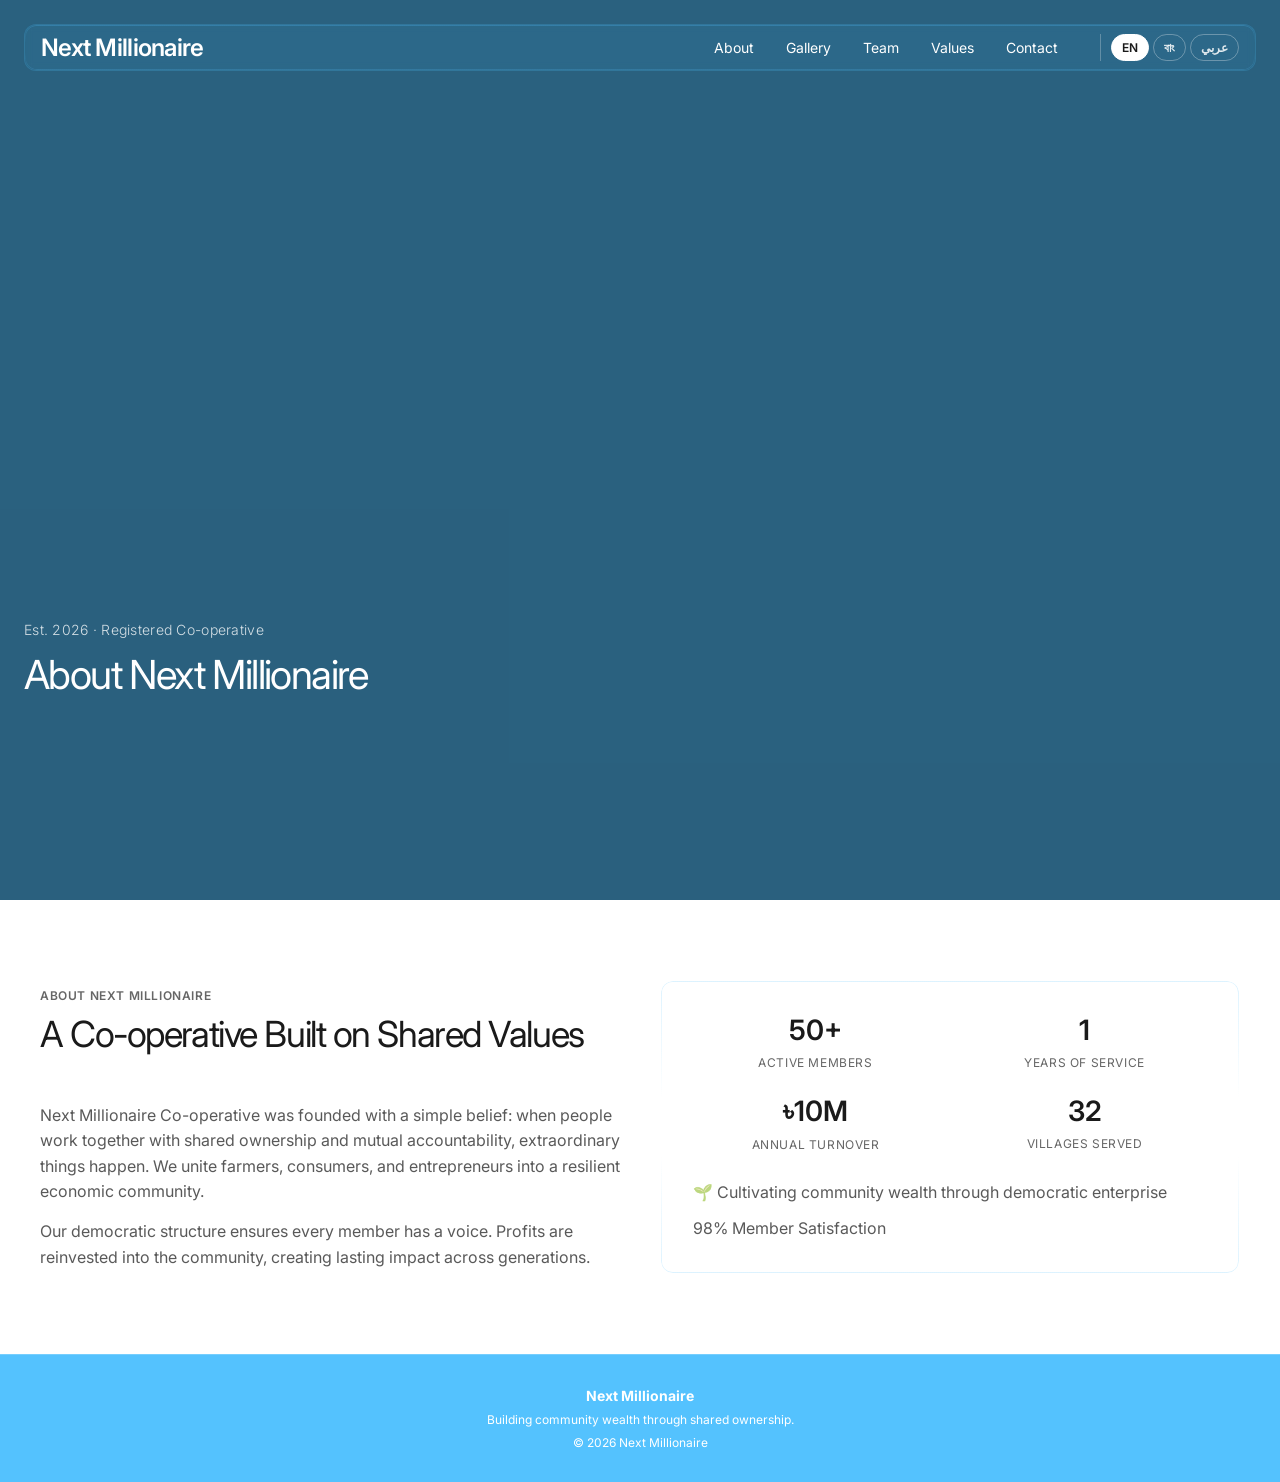
==== about.html @ 9752cae7 "Add files via upload" ====
<!-- about.html -->
<!DOCTYPE html>
<html lang="en">
<head>
  <meta charset="UTF-8" />
  <meta name="viewport" content="width=device-width, initial-scale=1.0" />
  <title>Next Millionaire | About</title>

  <!-- Favicons (same as original) -->
  <link rel="icon" type="image/x-icon" href="images/favicon.ico">
  <link rel="icon" type="image/png" sizes="16x16" href="images/favicon-16x16.png">
  <link rel="icon" type="image/png" sizes="32x32" href="images/favicon-32x32.png">
  <link rel="apple-touch-icon" sizes="180x180" href="images/apple-touch-icon.png">
  <link rel="icon" type="image/png" sizes="192x192" href="images/android-chrome-192x192.png">
  <link rel="icon" type="image/png" sizes="512x512" href="images/android-chrome-512x512.png">

  <link rel="preconnect" href="https://fonts.googleapis.com">
  <link rel="preconnect" href="https://fonts.gstatic.com" crossorigin>
  <link href="https://fonts.googleapis.com/css2?family=Inter:wght@300;400;500;600&family=Noto+Sans+Bengali:wght@400;500;600;700&family=Noto+Kufi+Arabic:wght@400;500;600;700&display=swap" rel="stylesheet">

  <style>
    /* Entire CSS copied verbatim from the uploaded index.html to preserve design */
    * { margin: 0; padding: 0; box-sizing: border-box; }
    html { scroll-behavior: smooth; }
    body {
      font-family: 'Inter', sans-serif;
      background: #fff;
      color: #1a1a1a;
      overflow-x: hidden;
      -webkit-font-smoothing: antialiased;
      -moz-osx-font-smoothing: grayscale;
    }
    a { color: inherit; text-decoration: none; }

    .liquid-glass {
      background: rgba(84, 194, 254, 0.08);
      background-blend-mode: luminosity;
      backdrop-filter: blur(4px);
      -webkit-backdrop-filter: blur(4px);
      border: 1px solid rgba(84, 194, 254, 0.15);
      box-shadow: inset 0 1px 1px rgba(84, 194, 254, 0.1);
      position: relative;
      overflow: hidden;
    }
    .liquid-glass::before {
      content: '';
      position: absolute;
      inset: 0;
      border-radius: inherit;
      padding: 1.4px;
      background: linear-gradient(180deg,
        rgba(84,194,254,0.2) 0%, rgba(84,194,254,0.1) 20%,
        rgba(84,194,254,0) 40%, rgba(84,194,254,0) 60%,
        rgba(84,194,254,0.1) 80%, rgba(84,194,254,0.2) 100%);
      -webkit-mask: linear-gradient(#fff 0 0) content-box, linear-gradient(#fff 0 0);
      -webkit-mask-composite: xor;
      mask-composite: exclude;
      pointer-events: none;
    }
    .content-section:nth-of-type(n+2):nth-of-type(even) .liquid-glass {
      background: rgba(255, 255, 255, 0.12);
      border-color: rgba(255, 255, 255, 0.2);
      box-shadow: inset 0 1px 1px rgba(255, 255, 255, 0.1);
    }

    .hero {
      position: relative;
      min-height: 60vh;
      overflow: hidden;
      background: #54C2FE;
    }
    .bg-video {
      position: absolute;
      inset: 0;
      width: 100%;
      height: 100%;
      object-fit: cover;
      z-index: 0;
      display: block;
    }
    .hero-content {
      position: relative;
      z-index: 2;
      min-height: 100vh;
      display: flex;
      flex-direction: column;
      color: #fff;
    }
    .nav-wrap { padding: 24px 24px 0; }
    .navbar {
      display: flex;
      align-items: center;
      justify-content: space-between;
      padding: 8px 16px;
      border-radius: 12px;
    }
    .logo {
      font-size: 24px;
      font-weight: 600;
      letter-spacing: -0.03em;
      white-space: nowrap;
    }
    .nav-links {
      display: flex;
      align-items: center;
      gap: 32px;
      font-size: 14px;
    }
    .nav-links a { transition: color 0.3s ease; }
    .nav-links a:hover { color: rgba(255, 255, 255, 0.7); }

    .hamburger {
      display: none;
      flex-direction: column;
      cursor: pointer;
      background: none;
      border: none;
      padding: 0;
      gap: 6px;
    }
    .hamburger span {
      width: 24px;
      height: 2px;
      background: #fff;
      border-radius: 2px;
      transition: all 0.3s ease;
    }
    .hamburger.active span:nth-child(1) {
      transform: translateY(8px) rotate(45deg);
    }
    .hamburger.active span:nth-child(2) {
      opacity: 0;
    }
    .hamburger.active span:nth-child(3) {
      transform: translateY(-8px) rotate(-45deg);
    }

    .mobile-menu {
      display: none;
      position: fixed;
      top: 70px;
      right: 16px;
      background: rgba(255, 255, 255, 0.08);
      background-blend-mode: screen;
      backdrop-filter: blur(20px);
      -webkit-backdrop-filter: blur(20px);
      border: 1px solid rgba(255, 255, 255, 0.2);
      border-radius: 16px;
      padding: 16px 0;
      min-width: 200px;
      z-index: 1000;
      box-shadow:
        0 8px 32px rgba(0, 0, 0, 0.3),
        inset 0 1px 1px rgba(255, 255, 255, 0.2);
      overflow: hidden;
    }
    .mobile-menu::before {
      content: '';
      position: absolute;
      inset: 0;
      border-radius: 16px;
      padding: 1.4px;
      background: linear-gradient(135deg,
        rgba(255,255,255,0.4) 0%,
        rgba(255,255,255,0.1) 30%,
        rgba(255,255,255,0.05) 50%,
        rgba(255,255,255,0.1) 70%,
        rgba(255,255,255,0.3) 100%);
      -webkit-mask: linear-gradient(#fff 0 0) content-box, linear-gradient(#fff 0 0);
      -webkit-mask-composite: xor;
      mask-composite: exclude;
      pointer-events: none;
      z-index: 0;
    }
    .mobile-menu.active {
      display: flex;
      flex-direction: column;
    }
    .mobile-menu a {
      padding: 12px 24px;
      font-size: 14px;
      transition: all 0.3s ease;
      border-left: 3px solid transparent;
      position: relative;
      z-index: 1;
    }
    .mobile-menu a:hover {
      background: rgba(255, 255, 255, 0.12);
      border-left-color: #667eea;
      color: #fff;
      backdrop-filter: blur(5px);
    }

    .hero-bottom {
      flex: 1;
      display: flex;
      flex-direction: column;
      justify-content: flex-end;
      padding: 0 24px 48px;
    }
    .hero-grid {
      display: grid;
      grid-template-columns: 1fr;
      align-items: end;
      gap: 32px;
    }
    .eyebrow {
      display: inline-block;
      margin-bottom: 16px;
      color: rgba(255, 255, 255, 0.8);
      font-size: 14px;
      font-weight: 300;
      letter-spacing: 0.02em;
    }
    h1 {
      font-size: 40px;
      line-height: 1.05;
      font-weight: 400;
      letter-spacing: -0.04em;
      margin-bottom: 16px;
    }
    .char {
      display: inline-block;
      opacity: 0;
      transform: translateX(-18px);
      transition: opacity 500ms ease-out, transform 500ms ease-out;
    }
    .subheading {
      color: rgba(255, 255, 255, 0.85);
      font-size: 16px;
      line-height: 1.6;
      margin-bottom: 20px;
      max-width: 620px;
      opacity: 0;
      transition: opacity 1000ms ease;
    }
    .buttons {
      display: flex;
      flex-wrap: wrap;
      gap: 16px;
      opacity: 0;
      transition: opacity 1000ms ease;
    }
    .buttons.show { opacity: 1; }
    .btn-primary, .btn-secondary {
      padding: 12px 28px;
      border-radius: 8px;
      font-size: 14px;
      font-weight: 500;
      display: inline-block;
      transition: all 0.3s ease;
      cursor: pointer;
    }
    .btn-primary {
      background: #fff;
      color: #1a1a1a;
      border: 1px solid transparent;
    }
    .btn-primary:hover {
      background: transparent;
      color: #fff;
      border-color: #fff;
      transform: translateY(-2px);
    }
    .btn-secondary {
      border: 1px solid rgba(255, 255, 255, 0.2);
      color: #fff;
    }
    .btn-secondary:hover {
      border-color: rgba(255, 255, 255, 0.4);
      background: rgba(255, 255, 255, 0.05);
    }

    .tag-wrap {
      opacity: 0;
      transition: opacity 1000ms ease;
    }
    .tag-wrap.show { opacity: 1; }
    .tag {
      display: inline-block;
      padding: 8px 16px;
      border-radius: 20px;
      font-size: 12px;
      font-weight: 500;
      letter-spacing: 0.05em;
      text-transform: uppercase;
    }

    .subheading.show { opacity: 1; }

    .content-section {
      padding: 80px 24px;
      background: #fff;
      color: #1a1a1a;
    }
    .section-label {
      display: inline-block;
      color: rgba(0, 0, 0, 0.6);
      font-size: 12px;
      font-weight: 600;
      letter-spacing: 0.05em;
      text-transform: uppercase;
      margin-bottom: 12px;
    }
    .section-title {
      font-size: 36px;
      font-weight: 400;
      letter-spacing: -0.04em;
      line-height: 1.1;
      max-width: 600px;
      color: #1a1a1a;
    }
    .muted {
      color: rgba(0, 0, 0, 0.65);
      line-height: 1.6;
    }
    #values {
      padding-top: 40px;
    }
    .container {
      max-width: 1200px;
      margin: 0 auto;
    }
    .section-head { margin-bottom: 48px; }

    .about-grid {
      display: grid;
      grid-template-columns: 1fr 1fr;
      gap: 40px;
      align-items: center;
    }
    .glass-card {
      padding: 32px;
      border-radius: 12px;
    }
    .stats-grid {
      display: grid;
      grid-template-columns: 1fr 1fr;
      gap: 24px;
      margin-bottom: 24px;
    }
    .stat {
      text-align: center;
    }
    .stat-num {
      font-size: 28px;
      font-weight: 600;
      display: block;
      margin-bottom: 8px;
    }
    .stat-label {
      font-size: 12px;
      color: #666;
      text-transform: uppercase;
      letter-spacing: 0.05em;
    }

    .team-grid {
      display: grid;
      grid-template-columns: repeat(3, 1fr);
      gap: 32px;
    }
    .member-card {
      background: #f8f9fa;
      padding: 36px;
      border-radius: 16px;
      border: 1px solid #e0e0e0;
      transition: all 0.3s ease;
    }
    .member-card:hover {
      background: #fff;
      border-color: #54C2FE;
      transform: translateY(-4px);
      box-shadow: 0 8px 24px rgba(84, 194, 254, 0.15);
    }
    #management .member-card {
      background: #fff;
      border-color: #e0e0e0;
    }
    #management .member-card:hover {
      background: #fff;
      border-color: #54C2FE;
    }
    .avatar {
      width: 68px;
      height: 68px;
      border-radius: 50%;
      background: linear-gradient(135deg, #54C2FE 0%, #3DB3F5 100%);
      display: flex;
      align-items: center;
      justify-content: center;
      font-weight: 600;
      font-size: 22px;
      color: #fff;
      margin-bottom: 20px;
      overflow: hidden;
      position: relative;
    }
    .avatar img {
      width: 100%;
      height: 100%;
      object-fit: cover;
      position: absolute;
      top: 0;
      left: 0;
      border-radius: 50%;
    }
    .member-name {
      font-size: 20px;
      font-weight: 600;
      margin-bottom: 6px;
    }
    .member-role {
      font-size: 13px;
      color: #000;
      text-transform: uppercase;
      letter-spacing: 0.05em;
      margin-bottom: 14px;
    }
    #management .member-role {
      color: #000;
    }
    #management .member-name {
      color: #1a1a1a;
    }
    #management .muted {
      color: #555;
    }
    .member-contact {
      font-size: 12px;
      color: #54C2FE;
      margin-top: 12px;
      word-break: break-word;
    }
    #management .member-contact {
      color: #54C2FE;
    }

    .gallery-grid {
      display: grid;
      grid-template-columns: repeat(auto-fit, minmax(320px, 1fr));
      gap: 24px;
    }
    .gallery-card, .value-card {
      background: #f8f9fa;
      padding: 32px;
      border-radius: 12px;
      border: 1px solid #e0e0e0;
      transition: all 0.3s ease;
    }
    .gallery-card:hover, .value-card:hover {
      background: #fff;
      border-color: #54C2FE;
      transform: translateY(-4px);
      box-shadow: 0 8px 24px rgba(84, 194, 254, 0.15);
    }
    .icon {
      font-size: 40px;
      margin-bottom: 16px;
      display: block;
    }
    .value-card .icon {
      font-size: 48px;
      margin-bottom: 20px;
    }
    .gallery-title, .value-title {
      font-size: 16px;
      font-weight: 600;
      margin-bottom: 12px;
      color: inherit;
    }
    .value-title {
      font-size: 18px;
      font-weight: 700;
      margin-bottom: 12px;
      color: inherit;
    }
    .content-section:nth-of-type(5) .value-card {
      color: #1a1a1a;
    }
    .content-section:nth-of-type(5) .value-card .muted {
      color: #555;
    }
    .content-section:nth-of-type(5) .value-title {
      color: #1a1a1a;
    }

    #values .section-label {
      color: rgba(0, 0, 0, 0.6);
    }
    #values .section-title {
      color: #1a1a1a;
    }
    #values .muted {
      color: rgba(0, 0, 0, 0.65);
    }
    #values .gallery-title,
    #values .value-title {
      color: #1a1a1a;
    }

    #contact .section-label {
      color: rgba(255, 255, 255, 0.8);
    }
    #contact .section-title {
      color: #fff;
    }
    #contact .muted {
      color: rgba(255, 255, 255, 0.85);
    }
    #contact .contact-label {
      color: rgba(255, 255, 255, 0.75);
    }
    #contact .contact-value {
      color: #fff;
    }
    #contact .contact-item {
      background: rgba(255, 255, 255, 0.12);
      border-color: rgba(255, 255, 255, 0.2);
    }
    #contact .btn-primary {
      background: #fff;
      color: #1a1a1a;
      border-color: transparent;
    }
    #contact .btn-primary:hover {
      background: transparent;
      color: #fff;
      border-color: #fff;
    }

    .values-grid {
      display: grid;
      grid-template-columns: repeat(auto-fit, minmax(280px, 1fr));
      gap: 20px;
      max-width: 100%;
    }
    .value-card {
      background: #f5f5f5;
      padding: 32px;
      border-radius: 16px;
      border: 1px solid #e0e0e0;
      transition: all 0.3s ease;
      display: flex;
      flex-direction: column;
    }
    .value-card:hover {
      background: #fff;
      border-color: #54C2FE;
      transform: translateY(-4px);
      box-shadow: 0 8px 24px rgba(84, 194, 254, 0.15);
    }

    .contact-grid {
      display: grid;
      grid-template-columns: repeat(auto-fit, minmax(280px, 1fr));
      gap: 32px;
      margin-bottom: 40px;
    }
    .contact-item {
      background: #f8f9fa;
      padding: 24px;
      border-radius: 12px;
      border: 1px solid #e0e0e0;
    }
    .contact-label {
      font-size: 12px;
      text-transform: uppercase;
      letter-spacing: 0.05em;
      margin-bottom: 8px;
      display: block;
    }
    .contact-value {
      font-size: 14px;
      line-height: 1.6;
    }

    footer {
      background: #54C2FE;
      border-top: 1px solid rgba(255, 255, 255, 0.2);
      padding: 32px 24px;
      color: #fff;
      text-align: center;
    }
    .footer-inner {
      max-width: 1200px;
      margin: 0 auto;
      display: flex;
      flex-direction: column;
      gap: 8px;
      font-size: 12px;
    }
    .footer-inner strong { font-size: 14px; }

    @media (max-width: 1024px) {
      .team-grid {
        grid-template-columns: repeat(2, 1fr);
        gap: 24px;
      }
      .gallery-grid {
        grid-template-columns: repeat(2, 1fr);
      }
      .values-grid {
        grid-template-columns: repeat(2, 1fr);
      }
    }

    @media (max-width: 768px) {
      h1 { font-size: 32px; }
      .section-title { font-size: 26px; }
      .logo { font-size: 18px; }
      .nav-links { display: none; }
      .hamburger { display: flex; }
      .content-section { padding: 60px 16px; }
      .section-head { margin-bottom: 32px; }
      .about-grid { grid-template-columns: 1fr; gap: 24px; }
      .stats-grid { grid-template-columns: 1fr 1fr; gap: 16px; }
      .glass-card { padding: 24px; }
      .team-grid {
        grid-template-columns: 1fr;
        gap: 20px;
      }
      .member-card {
        padding: 24px;
        border-radius: 12px;
      }
      .avatar {
        width: 52px;
        height: 52px;
        font-size: 17px;
        margin-bottom: 14px;
      }
      .member-name { font-size: 17px; }
      .member-role { font-size: 12px; }
      .gallery-grid { grid-template-columns: 1fr; gap: 16px; }
      .gallery-card { padding: 24px; }
      .values-grid { grid-template-columns: 1fr; gap: 16px; }
      .value-card { padding: 24px; }
      .value-title { font-size: 16px; }
      .value-card .icon { font-size: 36px; margin-bottom: 14px; }
      .contact-grid { grid-template-columns: 1fr; gap: 16px; }
      .contact-item { padding: 20px; }
      .buttons { flex-direction: column; gap: 12px; }
      .btn-primary, .btn-secondary { text-align: center; }
      .footer-inner { font-size: 11px; text-align: center; }
    }

    @media (max-width: 480px) {
      h1 { font-size: 28px; }
      .section-title { font-size: 22px; }
      .content-section { padding: 48px 14px; }
      .stats-grid { grid-template-columns: 1fr 1fr; }
      .stat-num { font-size: 22px; }
      .member-card { padding: 20px; }
      .member-name { font-size: 16px; }
    }
  
    /* ============ Language switcher & i18n ============ */
    .lang-switch {
      display: flex;
      align-items: center;
      gap: 4px;
      margin-left: 10px;
      padding-left: 10px;
      border-left: 1px solid rgba(255, 255, 255, 0.25);
    }
    .lang-switch button {
      background: transparent;
      border: 1px solid rgba(255, 255, 255, 0.3);
      color: rgba(255, 255, 255, 0.85);
      font-size: 12px;
      font-weight: 600;
      padding: 5px 10px;
      border-radius: 999px;
      cursor: pointer;
      transition: all 0.25s ease;
      font-family: 'Inter', sans-serif;
    }
    .lang-switch button:hover {
      border-color: #fff;
      color: #fff;
    }
    .lang-switch button.active {
      background: #fff;
      color: #1a1a1a;
      border-color: #fff;
    }
    .mobile-menu .lang-switch {
      margin: 12px 24px 4px;
      padding-left: 0;
      padding-top: 16px;
      border-left: none;
      border-top: 1px solid rgba(255, 255, 255, 0.15);
    }

    /* Bangla / Arabic type */
    body.lang-bn { font-family: 'Noto Sans Bengali', 'Inter', sans-serif; }
    body.lang-ar { font-family: 'Noto Kufi Arabic', 'Inter', sans-serif; }

    /* RTL adjustments (Arabic) */
    html[dir="rtl"] .lang-switch {
      margin-left: 0;
      margin-right: 10px;
      padding-left: 0;
      padding-right: 10px;
      border-left: none;
      border-right: 1px solid rgba(255, 255, 255, 0.25);
    }
    html[dir="rtl"] .mobile-menu a { border-left: none; border-right: 3px solid transparent; }
    html[dir="rtl"] .mobile-menu a:hover { border-left-color: transparent; border-right-color: #667eea; }
    html[dir="rtl"] .eyebrow,
    html[dir="rtl"] .section-head,
    html[dir="rtl"] .fleet-head { text-align: right; }
    html[dir="rtl"] .driver-step,
    html[dir="rtl"] .value-card,
    html[dir="rtl"] .gallery-card,
    html[dir="rtl"] .member-card,
    html[dir="rtl"] .contact-item,
    html[dir="rtl"] .glass-card { text-align: right; }
    html[dir="rtl"] .fleet-info { flex-direction: row-reverse; }
  </style>
</head>
<body>
  <!-- Hero (keeps same visual) -->
  <section class="hero">
    <video class="bg-video" autoplay muted loop playsinline>
      <source src="https://d8j0ntlcm91z4.cloudfront.net/user_38xzZboKViGWJOttwIXH07lWA1P/hf_20260403_050628_c4e32401-fab4-4a27-b7a8-6e9291cd5959.mp4" type="video/mp4">
    </video>
    <div style="position: absolute; inset: 0; background: rgba(0, 0, 0, 0.5); z-index: 1;"></div>
    <div class="hero-content">
      <div class="nav-wrap">
        <nav class="navbar liquid-glass">
          <a href="index.html" class="logo">Next Millionaire</a>
          <div class="nav-links">
            <a href="about.html" data-i18n="nav.about">About</a>
            <a href="gallery.html" data-i18n="nav.gallery">Gallery</a>
            <a href="team.html" data-i18n="nav.team">Team</a>
            <a href="values.html" data-i18n="nav.values">Values</a>
            <a href="contact.html" data-i18n="nav.contact">Contact</a>
            <div class="lang-switch"><button data-lang-btn="en" class="active">EN</button><button data-lang-btn="bn">বাং</button><button data-lang-btn="ar">عربي</button></div>
          </div>
          <button class="hamburger" id="hamburgerBtn">
            <span></span><span></span><span></span>
          </button>
        </nav>
        <div class="mobile-menu" id="mobileMenu">
          <a href="about.html" data-i18n="nav.about">About</a>
          <a href="gallery.html" data-i18n="nav.gallery">Gallery</a>
          <a href="team.html" data-i18n="nav.team">Team</a>
          <a href="values.html" data-i18n="nav.values">Values</a>
          <a href="contact.html" data-i18n="nav.contact">Contact</a>
          <div class="lang-switch"><button data-lang-btn="en" class="active">EN</button><button data-lang-btn="bn">বাং</button><button data-lang-btn="ar">عربي</button></div>
        </div>
      </div>
      <div class="hero-bottom">
        <div class="hero-grid">
          <div>
            <div class="eyebrow" data-i18n="hero.eyebrow">Est. 2026 · Registered Co-operative</div>
            <h1 data-i18n="hero.title">About Next Millionaire</h1>
            <p class="subheading" data-i18n="hero.subtitle">Next Millionaire Co-operative was founded with a simple belief: when people work together with shared ownership and mutual accountability, extraordinary things happen.</p>
            <div class="buttons" id="buttons">
              <a href="team.html" class="btn-primary" data-i18n="hero.btn1">Meet Our Team</a>
              <a href="about.html" class="btn-secondary liquid-glass" data-i18n="hero.btn2">Our Story</a>
            </div>
          </div>
        </div>
      </div>
    </div>
  </section>

  <!-- About content (complete, same design and structure) -->
  <section class="content-section" id="about">
    <div class="container about-grid">
      <div>
        <div class="section-head">
          <p class="section-label" data-i18n="about.label">About Next Millionaire</p>
          <h2 class="section-title" data-i18n="about.title">A Co-operative Built on Shared Values</h2>
        </div>
        <p class="muted" data-i18n="about.para1">Next Millionaire Co-operative was founded with a simple belief: when people work together with shared ownership and mutual accountability, extraordinary things happen. We unite farmers, consumers, and entrepreneurs into a resilient economic community.</p>
        <p class="muted" style="margin-top:14px;" data-i18n="about.para2">Our democratic structure ensures every member has a voice. Profits are reinvested into the community, creating lasting impact across generations.</p>
      </div>
      <div class="glass-card liquid-glass">
        <div class="stats-grid">
          <div class="stat"><div class="stat-num">50+</div><div class="stat-label" data-i18n="stat.members">Active Members</div></div>
          <div class="stat"><div class="stat-num">1</div><div class="stat-label" data-i18n="stat.years">Years of Service</div></div>
          <div class="stat"><div class="stat-num">৳10M</div><div class="stat-label" data-i18n="stat.turnover">Annual Turnover</div></div>
          <div class="stat"><div class="stat-num">32</div><div class="stat-label" data-i18n="stat.villages">Villages Served</div></div>
        </div>
        <p class="muted" style="margin-top:28px;" data-i18n="about.tagline1">🌱 Cultivating community wealth through democratic enterprise</p>
        <p class="muted" style="margin-top:10px;" data-i18n="about.tagline2">98% Member Satisfaction</p>
      </div>
    </div>
  </section>

  <!-- Footer (same) -->
  <footer>
    <div class="footer-inner">
      <strong>Next Millionaire</strong>
      <div data-i18n="footer.tagline">Building community wealth through shared ownership.</div>
      <div>© <span id="year"></span> Next Millionaire </div>
    </div>
  </footer>

  <script>
    window.translations = {
      en: {
        "nav.about": "About", "nav.gallery": "Gallery", "nav.team": "Team", "nav.values": "Values", "nav.contact": "Contact",
        "hero.eyebrow": "Est. 2026 · Registered Co-operative",
        "hero.title": "About Next Millionaire",
        "hero.subtitle": "Next Millionaire Co-operative was founded with a simple belief: when people work together with shared ownership and mutual accountability, extraordinary things happen.",
        "hero.btn1": "Meet Our Team",
        "hero.btn2": "Our Story",
        "about.label": "About Next Millionaire",
        "about.title": "A Co-operative Built on Shared Values",
        "about.para1": "Next Millionaire Co-operative was founded with a simple belief: when people work together with shared ownership and mutual accountability, extraordinary things happen. We unite farmers, consumers, and entrepreneurs into a resilient economic community.",
        "about.para2": "Our democratic structure ensures every member has a voice. Profits are reinvested into the community, creating lasting impact across generations.",
        "stat.members": "Active Members",
        "stat.years": "Years of Service",
        "stat.turnover": "Annual Turnover",
        "stat.villages": "Villages Served",
        "about.tagline1": "🌱 Cultivating community wealth through democratic enterprise",
        "about.tagline2": "98% Member Satisfaction",
        "footer.tagline": "Building community wealth through shared ownership."
      },
      bn: {
        "nav.about": "আমাদের সম্পর্কে", "nav.gallery": "গ্যালারি", "nav.team": "টিম", "nav.values": "মূল্যবোধ", "nav.contact": "যোগাযোগ",
        "hero.eyebrow": "প্রতিষ্ঠিত ২০২৬ · নিবন্ধিত সমবায় সমিতি",
        "hero.title": "নেক্সট মিলিয়নিয়ার সম্পর্কে",
        "hero.subtitle": "নেক্সট মিলিয়নিয়ার কো-অপারেটিভ একটি সহজ বিশ্বাস নিয়ে প্রতিষ্ঠিত হয়েছে: মানুষ যখন যৌথ মালিকানা ও পারস্পরিক জবাবদিহিতার মাধ্যমে একসাথে কাজ করে, তখন অসাধারণ কিছু ঘটে।",
        "hero.btn1": "আমাদের টিমের সাথে পরিচিত হোন",
        "hero.btn2": "আমাদের গল্প",
        "about.label": "নেক্সট মিলিয়নিয়ার সম্পর্কে",
        "about.title": "যৌথ মূল্যবোধের উপর গড়া একটি সমবায় সমিতি",
        "about.para1": "নেক্সট মিলিয়নিয়ার কো-অপারেটিভ একটি সহজ বিশ্বাস নিয়ে প্রতিষ্ঠিত হয়েছে: মানুষ যখন যৌথ মালিকানা ও পারস্পরিক জবাবদিহিতার মাধ্যমে একসাথে কাজ করে, তখন অসাধারণ কিছু ঘটে। আমরা কৃষক, ভোক্তা এবং উদ্যোক্তাদের একত্রিত করে একটি টেকসই অর্থনৈতিক সম্প্রদায় গড়ে তুলি।",
        "about.para2": "আমাদের গণতান্ত্রিক কাঠামো নিশ্চিত করে যে প্রতিটি সদস্যের মতামতের গুরুত্ব রয়েছে। মুনাফা সম্প্রদায়ে পুনর্বিনিয়োগ করা হয়, যা প্রজন্ম থেকে প্রজন্মে স্থায়ী প্রভাব তৈরি করে।",
        "stat.members": "সক্রিয় সদস্য",
        "stat.years": "সেবার বছর",
        "stat.turnover": "বার্ষিক লেনদেন",
        "stat.villages": "সেবাপ্রাপ্ত গ্রাম",
        "about.tagline1": "🌱 গণতান্ত্রিক উদ্যোগের মাধ্যমে সমষ্টিগত সম্পদ গড়ে তোলা",
        "about.tagline2": "৯৮% সদস্য সন্তুষ্টি",
        "footer.tagline": "যৌথ মালিকানার মাধ্যমে সমষ্টিগত সম্পদ গড়ে তোলা।"
      },
      ar: {
        "nav.about": "من نحن", "nav.gallery": "معرض الصور", "nav.team": "الفريق", "nav.values": "قيمنا", "nav.contact": "تواصل معنا",
        "hero.eyebrow": "تأسست 2026 · جمعية تعاونية مسجلة",
        "hero.title": "عن نكست ميليونير",
        "hero.subtitle": "تأسست جمعية نكست ميليونير التعاونية على إيمان بسيط: عندما يعمل الناس معًا بملكية مشتركة ومساءلة متبادلة، تحدث أمور استثنائية.",
        "hero.btn1": "تعرف على فريقنا",
        "hero.btn2": "قصتنا",
        "about.label": "عن نكست ميليونير",
        "about.title": "جمعية تعاونية مبنية على قيم مشتركة",
        "about.para1": "تأسست جمعية نكست ميليونير التعاونية على إيمان بسيط: عندما يعمل الناس معًا بملكية مشتركة ومساءلة متبادلة، تحدث أمور استثنائية. نجمع المزارعين والمستهلكين ورواد الأعمال في مجتمع اقتصادي قوي ومترابط.",
        "about.para2": "يضمن هيكلنا الديمقراطي أن يكون لكل عضو صوت مسموع. يُعاد استثمار الأرباح في المجتمع، مما يخلق أثرًا دائمًا عبر الأجيال.",
        "stat.members": "الأعضاء النشطون",
        "stat.years": "سنوات الخدمة",
        "stat.turnover": "الإيرادات السنوية",
        "stat.villages": "القرى التي نخدمها",
        "about.tagline1": "🌱 نزرع ثروة المجتمع من خلال المشاريع الديمقراطية",
        "about.tagline2": "98% رضا الأعضاء",
        "footer.tagline": "نبني ثروة المجتمع من خلال الملكية المشتركة."
      }
    };
  </script>
  <script src="js/i18n.js"></script>

  <script>
    // small script to set year and mobile menu toggle (copied from original behavior)
    document.getElementById('year').textContent = new Date().getFullYear();
    const hb = document.getElementById('hamburgerBtn');
    const mm = document.getElementById('mobileMenu');
    hb && hb.addEventListener('click', () => {
      hb.classList.toggle('active');
      mm.classList.toggle('active');
    });
  </script>
</body>
</html>
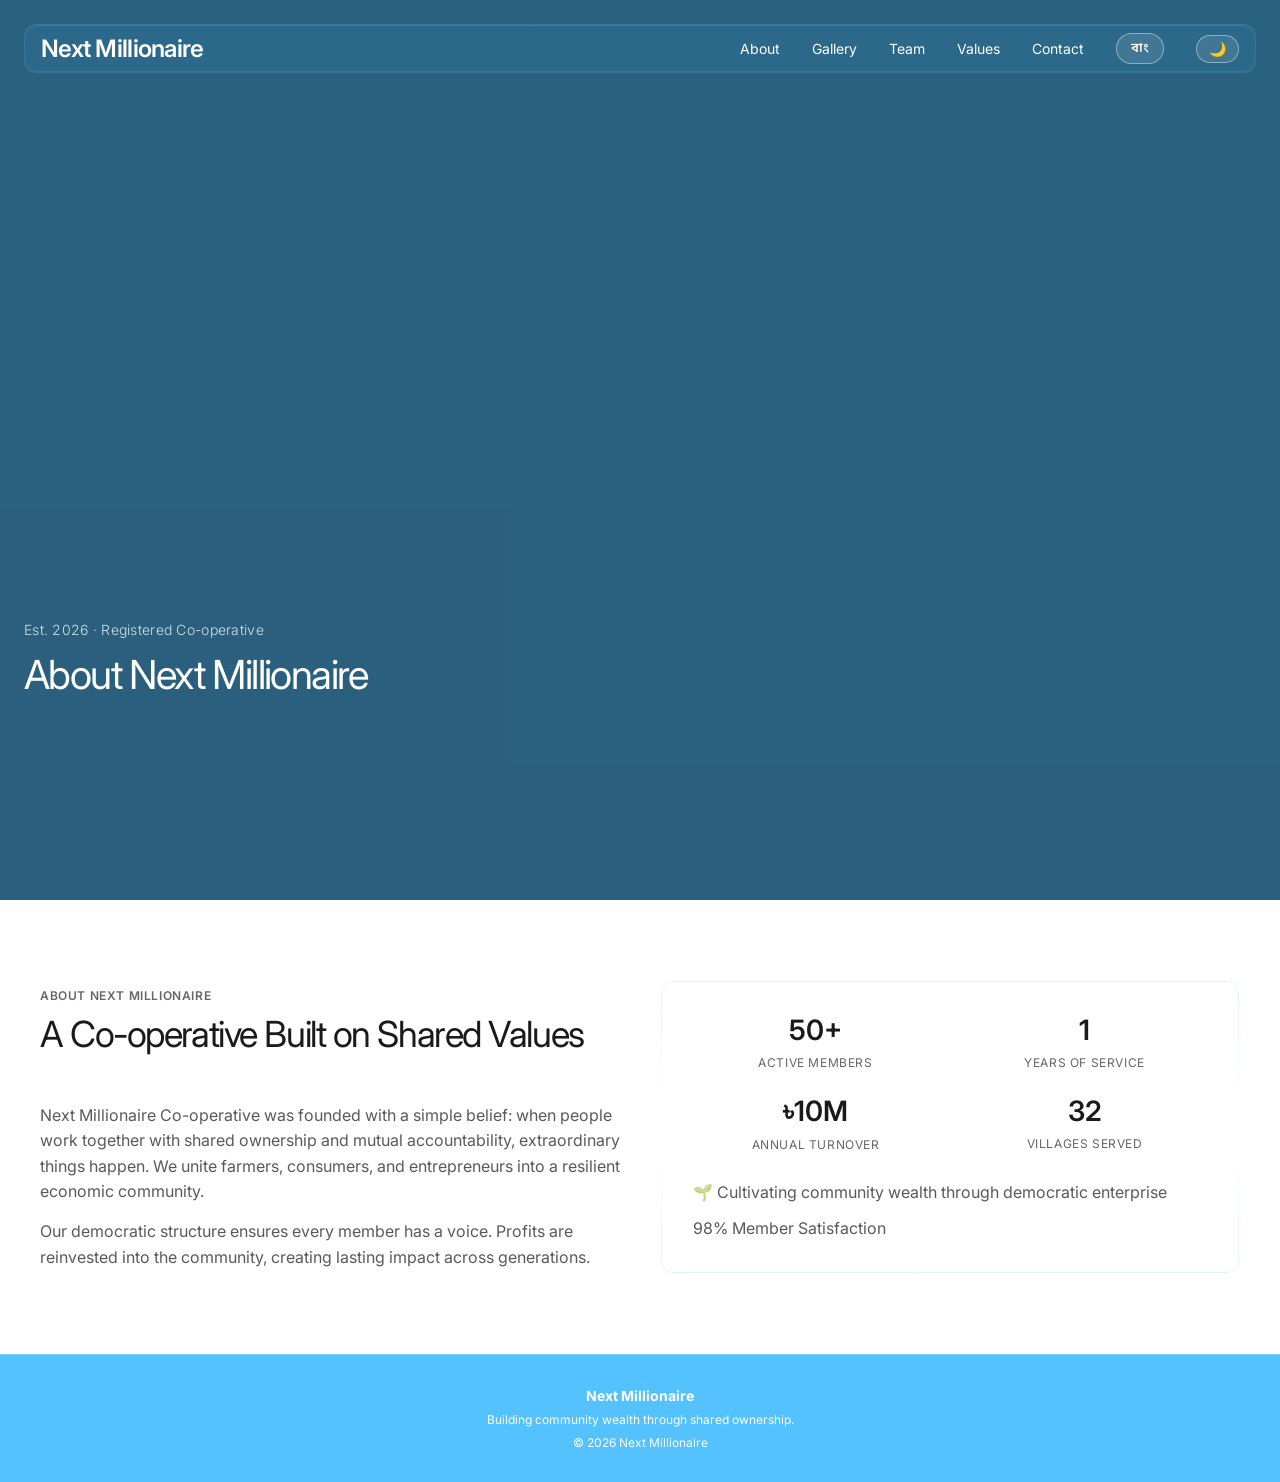
==== commit 04de82ad: "Add files via upload" ====
--- a/about.html
+++ b/about.html
@@ -1,878 +1,846 @@
-<!-- about.html -->
-<!DOCTYPE html>
-<html lang="en">
-<head>
-  <meta charset="UTF-8" />
-  <meta name="viewport" content="width=device-width, initial-scale=1.0" />
-  <title>Next Millionaire | About</title>
-
-  <!-- Favicons (same as original) -->
-  <link rel="icon" type="image/x-icon" href="images/favicon.ico">
-  <link rel="icon" type="image/png" sizes="16x16" href="images/favicon-16x16.png">
-  <link rel="icon" type="image/png" sizes="32x32" href="images/favicon-32x32.png">
-  <link rel="apple-touch-icon" sizes="180x180" href="images/apple-touch-icon.png">
-  <link rel="icon" type="image/png" sizes="192x192" href="images/android-chrome-192x192.png">
-  <link rel="icon" type="image/png" sizes="512x512" href="images/android-chrome-512x512.png">
-
-  <link rel="preconnect" href="https://fonts.googleapis.com">
-  <link rel="preconnect" href="https://fonts.gstatic.com" crossorigin>
-  <link href="https://fonts.googleapis.com/css2?family=Inter:wght@300;400;500;600&family=Noto+Sans+Bengali:wght@400;500;600;700&family=Noto+Kufi+Arabic:wght@400;500;600;700&display=swap" rel="stylesheet">
-
-  <style>
-    /* Entire CSS copied verbatim from the uploaded index.html to preserve design */
-    * { margin: 0; padding: 0; box-sizing: border-box; }
-    html { scroll-behavior: smooth; }
-    body {
-      font-family: 'Inter', sans-serif;
-      background: #fff;
-      color: #1a1a1a;
-      overflow-x: hidden;
-      -webkit-font-smoothing: antialiased;
-      -moz-osx-font-smoothing: grayscale;
-    }
-    a { color: inherit; text-decoration: none; }
-
-    .liquid-glass {
-      background: rgba(84, 194, 254, 0.08);
-      background-blend-mode: luminosity;
-      backdrop-filter: blur(4px);
-      -webkit-backdrop-filter: blur(4px);
-      border: 1px solid rgba(84, 194, 254, 0.15);
-      box-shadow: inset 0 1px 1px rgba(84, 194, 254, 0.1);
-      position: relative;
-      overflow: hidden;
-    }
-    .liquid-glass::before {
-      content: '';
-      position: absolute;
-      inset: 0;
-      border-radius: inherit;
-      padding: 1.4px;
-      background: linear-gradient(180deg,
-        rgba(84,194,254,0.2) 0%, rgba(84,194,254,0.1) 20%,
-        rgba(84,194,254,0) 40%, rgba(84,194,254,0) 60%,
-        rgba(84,194,254,0.1) 80%, rgba(84,194,254,0.2) 100%);
-      -webkit-mask: linear-gradient(#fff 0 0) content-box, linear-gradient(#fff 0 0);
-      -webkit-mask-composite: xor;
-      mask-composite: exclude;
-      pointer-events: none;
-    }
-    .content-section:nth-of-type(n+2):nth-of-type(even) .liquid-glass {
-      background: rgba(255, 255, 255, 0.12);
-      border-color: rgba(255, 255, 255, 0.2);
-      box-shadow: inset 0 1px 1px rgba(255, 255, 255, 0.1);
-    }
-
-    .hero {
-      position: relative;
-      min-height: 60vh;
-      overflow: hidden;
-      background: #54C2FE;
-    }
-    .bg-video {
-      position: absolute;
-      inset: 0;
-      width: 100%;
-      height: 100%;
-      object-fit: cover;
-      z-index: 0;
-      display: block;
-    }
-    .hero-content {
-      position: relative;
-      z-index: 2;
-      min-height: 100vh;
-      display: flex;
-      flex-direction: column;
-      color: #fff;
-    }
-    .nav-wrap { padding: 24px 24px 0; }
-    .navbar {
-      display: flex;
-      align-items: center;
-      justify-content: space-between;
-      padding: 8px 16px;
-      border-radius: 12px;
-    }
-    .logo {
-      font-size: 24px;
-      font-weight: 600;
-      letter-spacing: -0.03em;
-      white-space: nowrap;
-    }
-    .nav-links {
-      display: flex;
-      align-items: center;
-      gap: 32px;
-      font-size: 14px;
-    }
-    .nav-links a { transition: color 0.3s ease; }
-    .nav-links a:hover { color: rgba(255, 255, 255, 0.7); }
-
-    .hamburger {
-      display: none;
-      flex-direction: column;
-      cursor: pointer;
-      background: none;
-      border: none;
-      padding: 0;
-      gap: 6px;
-    }
-    .hamburger span {
-      width: 24px;
-      height: 2px;
-      background: #fff;
-      border-radius: 2px;
-      transition: all 0.3s ease;
-    }
-    .hamburger.active span:nth-child(1) {
-      transform: translateY(8px) rotate(45deg);
-    }
-    .hamburger.active span:nth-child(2) {
-      opacity: 0;
-    }
-    .hamburger.active span:nth-child(3) {
-      transform: translateY(-8px) rotate(-45deg);
-    }
-
-    .mobile-menu {
-      display: none;
-      position: fixed;
-      top: 70px;
-      right: 16px;
-      background: rgba(255, 255, 255, 0.08);
-      background-blend-mode: screen;
-      backdrop-filter: blur(20px);
-      -webkit-backdrop-filter: blur(20px);
-      border: 1px solid rgba(255, 255, 255, 0.2);
-      border-radius: 16px;
-      padding: 16px 0;
-      min-width: 200px;
-      z-index: 1000;
-      box-shadow:
-        0 8px 32px rgba(0, 0, 0, 0.3),
-        inset 0 1px 1px rgba(255, 255, 255, 0.2);
-      overflow: hidden;
-    }
-    .mobile-menu::before {
-      content: '';
-      position: absolute;
-      inset: 0;
-      border-radius: 16px;
-      padding: 1.4px;
-      background: linear-gradient(135deg,
-        rgba(255,255,255,0.4) 0%,
-        rgba(255,255,255,0.1) 30%,
-        rgba(255,255,255,0.05) 50%,
-        rgba(255,255,255,0.1) 70%,
-        rgba(255,255,255,0.3) 100%);
-      -webkit-mask: linear-gradient(#fff 0 0) content-box, linear-gradient(#fff 0 0);
-      -webkit-mask-composite: xor;
-      mask-composite: exclude;
-      pointer-events: none;
-      z-index: 0;
-    }
-    .mobile-menu.active {
-      display: flex;
-      flex-direction: column;
-    }
-    .mobile-menu a {
-      padding: 12px 24px;
-      font-size: 14px;
-      transition: all 0.3s ease;
-      border-left: 3px solid transparent;
-      position: relative;
-      z-index: 1;
-    }
-    .mobile-menu a:hover {
-      background: rgba(255, 255, 255, 0.12);
-      border-left-color: #667eea;
-      color: #fff;
-      backdrop-filter: blur(5px);
-    }
-
-    .hero-bottom {
-      flex: 1;
-      display: flex;
-      flex-direction: column;
-      justify-content: flex-end;
-      padding: 0 24px 48px;
-    }
-    .hero-grid {
-      display: grid;
-      grid-template-columns: 1fr;
-      align-items: end;
-      gap: 32px;
-    }
-    .eyebrow {
-      display: inline-block;
-      margin-bottom: 16px;
-      color: rgba(255, 255, 255, 0.8);
-      font-size: 14px;
-      font-weight: 300;
-      letter-spacing: 0.02em;
-    }
-    h1 {
-      font-size: 40px;
-      line-height: 1.05;
-      font-weight: 400;
-      letter-spacing: -0.04em;
-      margin-bottom: 16px;
-    }
-    .char {
-      display: inline-block;
-      opacity: 0;
-      transform: translateX(-18px);
-      transition: opacity 500ms ease-out, transform 500ms ease-out;
-    }
-    .subheading {
-      color: rgba(255, 255, 255, 0.85);
-      font-size: 16px;
-      line-height: 1.6;
-      margin-bottom: 20px;
-      max-width: 620px;
-      opacity: 0;
-      transition: opacity 1000ms ease;
-    }
-    .buttons {
-      display: flex;
-      flex-wrap: wrap;
-      gap: 16px;
-      opacity: 0;
-      transition: opacity 1000ms ease;
-    }
-    .buttons.show { opacity: 1; }
-    .btn-primary, .btn-secondary {
-      padding: 12px 28px;
-      border-radius: 8px;
-      font-size: 14px;
-      font-weight: 500;
-      display: inline-block;
-      transition: all 0.3s ease;
-      cursor: pointer;
-    }
-    .btn-primary {
-      background: #fff;
-      color: #1a1a1a;
-      border: 1px solid transparent;
-    }
-    .btn-primary:hover {
-      background: transparent;
-      color: #fff;
-      border-color: #fff;
-      transform: translateY(-2px);
-    }
-    .btn-secondary {
-      border: 1px solid rgba(255, 255, 255, 0.2);
-      color: #fff;
-    }
-    .btn-secondary:hover {
-      border-color: rgba(255, 255, 255, 0.4);
-      background: rgba(255, 255, 255, 0.05);
-    }
-
-    .tag-wrap {
-      opacity: 0;
-      transition: opacity 1000ms ease;
-    }
-    .tag-wrap.show { opacity: 1; }
-    .tag {
-      display: inline-block;
-      padding: 8px 16px;
-      border-radius: 20px;
-      font-size: 12px;
-      font-weight: 500;
-      letter-spacing: 0.05em;
-      text-transform: uppercase;
-    }
-
-    .subheading.show { opacity: 1; }
-
-    .content-section {
-      padding: 80px 24px;
-      background: #fff;
-      color: #1a1a1a;
-    }
-    .section-label {
-      display: inline-block;
-      color: rgba(0, 0, 0, 0.6);
-      font-size: 12px;
-      font-weight: 600;
-      letter-spacing: 0.05em;
-      text-transform: uppercase;
-      margin-bottom: 12px;
-    }
-    .section-title {
-      font-size: 36px;
-      font-weight: 400;
-      letter-spacing: -0.04em;
-      line-height: 1.1;
-      max-width: 600px;
-      color: #1a1a1a;
-    }
-    .muted {
-      color: rgba(0, 0, 0, 0.65);
-      line-height: 1.6;
-    }
-    #values {
-      padding-top: 40px;
-    }
-    .container {
-      max-width: 1200px;
-      margin: 0 auto;
-    }
-    .section-head { margin-bottom: 48px; }
-
-    .about-grid {
-      display: grid;
-      grid-template-columns: 1fr 1fr;
-      gap: 40px;
-      align-items: center;
-    }
-    .glass-card {
-      padding: 32px;
-      border-radius: 12px;
-    }
-    .stats-grid {
-      display: grid;
-      grid-template-columns: 1fr 1fr;
-      gap: 24px;
-      margin-bottom: 24px;
-    }
-    .stat {
-      text-align: center;
-    }
-    .stat-num {
-      font-size: 28px;
-      font-weight: 600;
-      display: block;
-      margin-bottom: 8px;
-    }
-    .stat-label {
-      font-size: 12px;
-      color: #666;
-      text-transform: uppercase;
-      letter-spacing: 0.05em;
-    }
-
-    .team-grid {
-      display: grid;
-      grid-template-columns: repeat(3, 1fr);
-      gap: 32px;
-    }
-    .member-card {
-      background: #f8f9fa;
-      padding: 36px;
-      border-radius: 16px;
-      border: 1px solid #e0e0e0;
-      transition: all 0.3s ease;
-    }
-    .member-card:hover {
-      background: #fff;
-      border-color: #54C2FE;
-      transform: translateY(-4px);
-      box-shadow: 0 8px 24px rgba(84, 194, 254, 0.15);
-    }
-    #management .member-card {
-      background: #fff;
-      border-color: #e0e0e0;
-    }
-    #management .member-card:hover {
-      background: #fff;
-      border-color: #54C2FE;
-    }
-    .avatar {
-      width: 68px;
-      height: 68px;
-      border-radius: 50%;
-      background: linear-gradient(135deg, #54C2FE 0%, #3DB3F5 100%);
-      display: flex;
-      align-items: center;
-      justify-content: center;
-      font-weight: 600;
-      font-size: 22px;
-      color: #fff;
-      margin-bottom: 20px;
-      overflow: hidden;
-      position: relative;
-    }
-    .avatar img {
-      width: 100%;
-      height: 100%;
-      object-fit: cover;
-      position: absolute;
-      top: 0;
-      left: 0;
-      border-radius: 50%;
-    }
-    .member-name {
-      font-size: 20px;
-      font-weight: 600;
-      margin-bottom: 6px;
-    }
-    .member-role {
-      font-size: 13px;
-      color: #000;
-      text-transform: uppercase;
-      letter-spacing: 0.05em;
-      margin-bottom: 14px;
-    }
-    #management .member-role {
-      color: #000;
-    }
-    #management .member-name {
-      color: #1a1a1a;
-    }
-    #management .muted {
-      color: #555;
-    }
-    .member-contact {
-      font-size: 12px;
-      color: #54C2FE;
-      margin-top: 12px;
-      word-break: break-word;
-    }
-    #management .member-contact {
-      color: #54C2FE;
-    }
-
-    .gallery-grid {
-      display: grid;
-      grid-template-columns: repeat(auto-fit, minmax(320px, 1fr));
-      gap: 24px;
-    }
-    .gallery-card, .value-card {
-      background: #f8f9fa;
-      padding: 32px;
-      border-radius: 12px;
-      border: 1px solid #e0e0e0;
-      transition: all 0.3s ease;
-    }
-    .gallery-card:hover, .value-card:hover {
-      background: #fff;
-      border-color: #54C2FE;
-      transform: translateY(-4px);
-      box-shadow: 0 8px 24px rgba(84, 194, 254, 0.15);
-    }
-    .icon {
-      font-size: 40px;
-      margin-bottom: 16px;
-      display: block;
-    }
-    .value-card .icon {
-      font-size: 48px;
-      margin-bottom: 20px;
-    }
-    .gallery-title, .value-title {
-      font-size: 16px;
-      font-weight: 600;
-      margin-bottom: 12px;
-      color: inherit;
-    }
-    .value-title {
-      font-size: 18px;
-      font-weight: 700;
-      margin-bottom: 12px;
-      color: inherit;
-    }
-    .content-section:nth-of-type(5) .value-card {
-      color: #1a1a1a;
-    }
-    .content-section:nth-of-type(5) .value-card .muted {
-      color: #555;
-    }
-    .content-section:nth-of-type(5) .value-title {
-      color: #1a1a1a;
-    }
-
-    #values .section-label {
-      color: rgba(0, 0, 0, 0.6);
-    }
-    #values .section-title {
-      color: #1a1a1a;
-    }
-    #values .muted {
-      color: rgba(0, 0, 0, 0.65);
-    }
-    #values .gallery-title,
-    #values .value-title {
-      color: #1a1a1a;
-    }
-
-    #contact .section-label {
-      color: rgba(255, 255, 255, 0.8);
-    }
-    #contact .section-title {
-      color: #fff;
-    }
-    #contact .muted {
-      color: rgba(255, 255, 255, 0.85);
-    }
-    #contact .contact-label {
-      color: rgba(255, 255, 255, 0.75);
-    }
-    #contact .contact-value {
-      color: #fff;
-    }
-    #contact .contact-item {
-      background: rgba(255, 255, 255, 0.12);
-      border-color: rgba(255, 255, 255, 0.2);
-    }
-    #contact .btn-primary {
-      background: #fff;
-      color: #1a1a1a;
-      border-color: transparent;
-    }
-    #contact .btn-primary:hover {
-      background: transparent;
-      color: #fff;
-      border-color: #fff;
-    }
-
-    .values-grid {
-      display: grid;
-      grid-template-columns: repeat(auto-fit, minmax(280px, 1fr));
-      gap: 20px;
-      max-width: 100%;
-    }
-    .value-card {
-      background: #f5f5f5;
-      padding: 32px;
-      border-radius: 16px;
-      border: 1px solid #e0e0e0;
-      transition: all 0.3s ease;
-      display: flex;
-      flex-direction: column;
-    }
-    .value-card:hover {
-      background: #fff;
-      border-color: #54C2FE;
-      transform: translateY(-4px);
-      box-shadow: 0 8px 24px rgba(84, 194, 254, 0.15);
-    }
-
-    .contact-grid {
-      display: grid;
-      grid-template-columns: repeat(auto-fit, minmax(280px, 1fr));
-      gap: 32px;
-      margin-bottom: 40px;
-    }
-    .contact-item {
-      background: #f8f9fa;
-      padding: 24px;
-      border-radius: 12px;
-      border: 1px solid #e0e0e0;
-    }
-    .contact-label {
-      font-size: 12px;
-      text-transform: uppercase;
-      letter-spacing: 0.05em;
-      margin-bottom: 8px;
-      display: block;
-    }
-    .contact-value {
-      font-size: 14px;
-      line-height: 1.6;
-    }
-
-    footer {
-      background: #54C2FE;
-      border-top: 1px solid rgba(255, 255, 255, 0.2);
-      padding: 32px 24px;
-      color: #fff;
-      text-align: center;
-    }
-    .footer-inner {
-      max-width: 1200px;
-      margin: 0 auto;
-      display: flex;
-      flex-direction: column;
-      gap: 8px;
-      font-size: 12px;
-    }
-    .footer-inner strong { font-size: 14px; }
-
-    @media (max-width: 1024px) {
-      .team-grid {
-        grid-template-columns: repeat(2, 1fr);
-        gap: 24px;
-      }
-      .gallery-grid {
-        grid-template-columns: repeat(2, 1fr);
-      }
-      .values-grid {
-        grid-template-columns: repeat(2, 1fr);
-      }
-    }
-
-    @media (max-width: 768px) {
-      h1 { font-size: 32px; }
-      .section-title { font-size: 26px; }
-      .logo { font-size: 18px; }
-      .nav-links { display: none; }
-      .hamburger { display: flex; }
-      .content-section { padding: 60px 16px; }
-      .section-head { margin-bottom: 32px; }
-      .about-grid { grid-template-columns: 1fr; gap: 24px; }
-      .stats-grid { grid-template-columns: 1fr 1fr; gap: 16px; }
-      .glass-card { padding: 24px; }
-      .team-grid {
-        grid-template-columns: 1fr;
-        gap: 20px;
-      }
-      .member-card {
-        padding: 24px;
-        border-radius: 12px;
-      }
-      .avatar {
-        width: 52px;
-        height: 52px;
-        font-size: 17px;
-        margin-bottom: 14px;
-      }
-      .member-name { font-size: 17px; }
-      .member-role { font-size: 12px; }
-      .gallery-grid { grid-template-columns: 1fr; gap: 16px; }
-      .gallery-card { padding: 24px; }
-      .values-grid { grid-template-columns: 1fr; gap: 16px; }
-      .value-card { padding: 24px; }
-      .value-title { font-size: 16px; }
-      .value-card .icon { font-size: 36px; margin-bottom: 14px; }
-      .contact-grid { grid-template-columns: 1fr; gap: 16px; }
-      .contact-item { padding: 20px; }
-      .buttons { flex-direction: column; gap: 12px; }
-      .btn-primary, .btn-secondary { text-align: center; }
-      .footer-inner { font-size: 11px; text-align: center; }
-    }
-
-    @media (max-width: 480px) {
-      h1 { font-size: 28px; }
-      .section-title { font-size: 22px; }
-      .content-section { padding: 48px 14px; }
-      .stats-grid { grid-template-columns: 1fr 1fr; }
-      .stat-num { font-size: 22px; }
-      .member-card { padding: 20px; }
-      .member-name { font-size: 16px; }
-    }
-  
-    /* ============ Language switcher & i18n ============ */
-    .lang-switch {
+<!-- about.html -->
+<!DOCTYPE html>
+<html lang="en">
+<head>
+  <meta charset="UTF-8" />
+  <meta name="viewport" content="width=device-width, initial-scale=1.0" />
+  <title>Next Millionaire | About</title>
+
+  <!-- Favicons (same as original) -->
+  <link rel="icon" type="image/x-icon" href="images/favicon.ico">
+  <link rel="icon" type="image/png" sizes="16x16" href="images/favicon-16x16.png">
+  <link rel="icon" type="image/png" sizes="32x32" href="images/favicon-32x32.png">
+  <link rel="apple-touch-icon" sizes="180x180" href="images/apple-touch-icon.png">
+  <link rel="icon" type="image/png" sizes="192x192" href="images/android-chrome-192x192.png">
+  <link rel="icon" type="image/png" sizes="512x512" href="images/android-chrome-512x512.png">
+
+  <link rel="preconnect" href="https://fonts.googleapis.com">
+  <link rel="preconnect" href="https://fonts.gstatic.com" crossorigin>
+  <link href="https://fonts.googleapis.com/css2?family=Inter:wght@300;400;500;600&family=Noto+Sans+Bengali:wght@400;500;600;700&display=swap" rel="stylesheet">
+
+  <style>
+    /* Entire CSS copied verbatim from the uploaded index.html to preserve design */
+    /* === NM dark mode === */
+    :root {
+      --page-bg: #ffffff;
+      --section-accent: #54C2FE;
+      --text: #1a1a1a;
+      --muted: #666666;
+      --muted-a6: rgba(0, 0, 0, 0.6);
+      --muted-a65: rgba(0, 0, 0, 0.65);
+      --card-bg: #f8f9fa;
+      --card-bg-alt: #f5f5f5;
+      --card-bg-hover: #ffffff;
+      --card-border: #e0e0e0;
+    }
+    html[data-theme="dark"] {
+      --page-bg: #14171d;
+      --section-accent: #0f3049;
+      --text: #eef0f3;
+      --muted: #98a1ad;
+      --muted-a6: rgba(255, 255, 255, 0.62);
+      --muted-a65: rgba(255, 255, 255, 0.68);
+      --card-bg: #1b1f28;
+      --card-bg-alt: #1b1f28;
+      --card-bg-hover: #222834;
+      --card-border: rgba(255, 255, 255, 0.12);
+      color-scheme: dark;
+    }
+    html[data-theme="dark"] .member-contact { color: #6fcbff; }
+    .theme-toggle {
+      border: 1px solid rgba(255,255,255,0.4);
+      background: rgba(255,255,255,0.1);
+      color: inherit;
+      font-size: 14px;
+      padding: 6px 12px;
+      border-radius: 20px;
+      cursor: pointer;
+      transition: all 0.3s ease;
+      line-height: 1;
+    }
+    .theme-toggle:hover { background: rgba(255,255,255,0.25); }
+    
+    * { margin: 0; padding: 0; box-sizing: border-box; }
+    html { scroll-behavior: smooth; }
+    body {
+      font-family: 'Inter', sans-serif;
+      background: var(--page-bg);
+      color: var(--text);
+      overflow-x: hidden;
+      -webkit-font-smoothing: antialiased;
+      -moz-osx-font-smoothing: grayscale;
+    }
+    a { color: inherit; text-decoration: none; }
+
+    .liquid-glass {
+      background: rgba(84, 194, 254, 0.08);
+      background-blend-mode: luminosity;
+      backdrop-filter: blur(4px);
+      -webkit-backdrop-filter: blur(4px);
+      border: 1px solid rgba(84, 194, 254, 0.15);
+      box-shadow: inset 0 1px 1px rgba(84, 194, 254, 0.1);
+      position: relative;
+      overflow: hidden;
+    }
+    .liquid-glass::before {
+      content: '';
+      position: absolute;
+      inset: 0;
+      border-radius: inherit;
+      padding: 1.4px;
+      background: linear-gradient(180deg,
+        rgba(84,194,254,0.2) 0%, rgba(84,194,254,0.1) 20%,
+        rgba(84,194,254,0) 40%, rgba(84,194,254,0) 60%,
+        rgba(84,194,254,0.1) 80%, rgba(84,194,254,0.2) 100%);
+      -webkit-mask: linear-gradient(#fff 0 0) content-box, linear-gradient(#fff 0 0);
+      -webkit-mask-composite: xor;
+      mask-composite: exclude;
+      pointer-events: none;
+    }
+    .content-section:nth-of-type(n+2):nth-of-type(even) .liquid-glass {
+      background: rgba(255, 255, 255, 0.12);
+      border-color: rgba(255, 255, 255, 0.2);
+      box-shadow: inset 0 1px 1px rgba(255, 255, 255, 0.1);
+    }
+
+    .hero {
+      position: relative;
+      min-height: 60vh;
+      overflow: hidden;
+      background: #54C2FE;
+    }
+    .bg-video {
+      position: absolute;
+      inset: 0;
+      width: 100%;
+      height: 100%;
+      object-fit: cover;
+      z-index: 0;
+      display: block;
+    }
+    .hero-content {
+      position: relative;
+      z-index: 2;
+      min-height: 100vh;
+      display: flex;
+      flex-direction: column;
+      color: #fff;
+    }
+    .nav-wrap { padding: 24px 24px 0; }
+    .navbar {
       display: flex;
       align-items: center;
-      gap: 4px;
-      margin-left: 10px;
-      padding-left: 10px;
-      border-left: 1px solid rgba(255, 255, 255, 0.25);
-    }
-    .lang-switch button {
+      justify-content: space-between;
+      padding: 8px 16px;
+      border-radius: 12px;
+    }
+    .logo {
+      font-size: 24px;
+      font-weight: 600;
+      letter-spacing: -0.03em;
+      white-space: nowrap;
+    }
+    .nav-links {
+      display: flex;
+      align-items: center;
+      gap: 32px;
+      font-size: 14px;
+    }
+    .nav-links a { transition: color 0.3s ease; }
+    .nav-links a:hover { color: rgba(255, 255, 255, 0.7); }
+
+    .hamburger {
+      display: none;
+      flex-direction: column;
+      cursor: pointer;
+      background: none;
+      border: none;
+      padding: 0;
+      gap: 6px;
+    }
+    .hamburger span {
+      width: 24px;
+      height: 2px;
+      background: #fff;
+      border-radius: 2px;
+      transition: all 0.3s ease;
+    }
+    .hamburger.active span:nth-child(1) {
+      transform: translateY(8px) rotate(45deg);
+    }
+    .hamburger.active span:nth-child(2) {
+      opacity: 0;
+    }
+    .hamburger.active span:nth-child(3) {
+      transform: translateY(-8px) rotate(-45deg);
+    }
+
+    .mobile-menu {
+      display: none;
+      position: fixed;
+      top: 70px;
+      right: 16px;
+      background: rgba(255, 255, 255, 0.08);
+      background-blend-mode: screen;
+      backdrop-filter: blur(20px);
+      -webkit-backdrop-filter: blur(20px);
+      border: 1px solid rgba(255, 255, 255, 0.2);
+      border-radius: 16px;
+      padding: 16px 0;
+      min-width: 200px;
+      z-index: 1000;
+      box-shadow:
+        0 8px 32px rgba(0, 0, 0, 0.3),
+        inset 0 1px 1px rgba(255, 255, 255, 0.2);
+      overflow: hidden;
+    }
+    .mobile-menu::before {
+      content: '';
+      position: absolute;
+      inset: 0;
+      border-radius: 16px;
+      padding: 1.4px;
+      background: linear-gradient(135deg,
+        rgba(255,255,255,0.4) 0%,
+        rgba(255,255,255,0.1) 30%,
+        rgba(255,255,255,0.05) 50%,
+        rgba(255,255,255,0.1) 70%,
+        rgba(255,255,255,0.3) 100%);
+      -webkit-mask: linear-gradient(#fff 0 0) content-box, linear-gradient(#fff 0 0);
+      -webkit-mask-composite: xor;
+      mask-composite: exclude;
+      pointer-events: none;
+      z-index: 0;
+    }
+    .mobile-menu.active {
+      display: flex;
+      flex-direction: column;
+    }
+    .mobile-menu a {
+      padding: 12px 24px;
+      font-size: 14px;
+      transition: all 0.3s ease;
+      border-left: 3px solid transparent;
+      position: relative;
+      z-index: 1;
+    }
+    .mobile-menu a:hover {
+      background: rgba(255, 255, 255, 0.12);
+      border-left-color: #667eea;
+      color: #fff;
+      backdrop-filter: blur(5px);
+    }
+
+    .hero-bottom {
+      flex: 1;
+      display: flex;
+      flex-direction: column;
+      justify-content: flex-end;
+      padding: 0 24px 48px;
+    }
+    .hero-grid {
+      display: grid;
+      grid-template-columns: 1fr;
+      align-items: end;
+      gap: 32px;
+    }
+    .eyebrow {
+      display: inline-block;
+      margin-bottom: 16px;
+      color: rgba(255, 255, 255, 0.8);
+      font-size: 14px;
+      font-weight: 300;
+      letter-spacing: 0.02em;
+    }
+    h1 {
+      font-size: 40px;
+      line-height: 1.05;
+      font-weight: 400;
+      letter-spacing: -0.04em;
+      margin-bottom: 16px;
+    }
+    .char {
+      display: inline-block;
+      opacity: 0;
+      transform: translateX(-18px);
+      transition: opacity 500ms ease-out, transform 500ms ease-out;
+    }
+    .subheading {
+      color: rgba(255, 255, 255, 0.85);
+      font-size: 16px;
+      line-height: 1.6;
+      margin-bottom: 20px;
+      max-width: 620px;
+      opacity: 0;
+      transition: opacity 1000ms ease;
+    }
+    .buttons {
+      display: flex;
+      flex-wrap: wrap;
+      gap: 16px;
+      opacity: 0;
+      transition: opacity 1000ms ease;
+    }
+    .buttons.show { opacity: 1; }
+    .btn-primary, .btn-secondary {
+      padding: 12px 28px;
+      border-radius: 8px;
+      font-size: 14px;
+      font-weight: 500;
+      display: inline-block;
+      transition: all 0.3s ease;
+      cursor: pointer;
+    }
+    .btn-primary {
+      background: #fff;
+      color: #1a1a1a;
+      border: 1px solid transparent;
+    }
+    .btn-primary:hover {
       background: transparent;
-      border: 1px solid rgba(255, 255, 255, 0.3);
-      color: rgba(255, 255, 255, 0.85);
+      color: #fff;
+      border-color: #fff;
+      transform: translateY(-2px);
+    }
+    .btn-secondary {
+      border: 1px solid rgba(255, 255, 255, 0.2);
+      color: #fff;
+    }
+    .btn-secondary:hover {
+      border-color: rgba(255, 255, 255, 0.4);
+      background: rgba(255, 255, 255, 0.05);
+    }
+
+    .tag-wrap {
+      opacity: 0;
+      transition: opacity 1000ms ease;
+    }
+    .tag-wrap.show { opacity: 1; }
+    .tag {
+      display: inline-block;
+      padding: 8px 16px;
+      border-radius: 20px;
+      font-size: 12px;
+      font-weight: 500;
+      letter-spacing: 0.05em;
+      text-transform: uppercase;
+    }
+
+    .subheading.show { opacity: 1; }
+
+    .content-section {
+      padding: 80px 24px;
+      background: #fff;
+      color: #1a1a1a;
+    }
+    .section-label {
+      display: inline-block;
+      color: rgba(0, 0, 0, 0.6);
       font-size: 12px;
       font-weight: 600;
-      padding: 5px 10px;
-      border-radius: 999px;
-      cursor: pointer;
-      transition: all 0.25s ease;
-      font-family: 'Inter', sans-serif;
-    }
-    .lang-switch button:hover {
-      border-color: #fff;
+      letter-spacing: 0.05em;
+      text-transform: uppercase;
+      margin-bottom: 12px;
+    }
+    .section-title {
+      font-size: 36px;
+      font-weight: 400;
+      letter-spacing: -0.04em;
+      line-height: 1.1;
+      max-width: 600px;
+      color: var(--text);
+    }
+    .muted {
+      color: rgba(0, 0, 0, 0.65);
+      line-height: 1.6;
+    }
+    #values {
+      padding-top: 40px;
+    }
+    .container {
+      max-width: 1200px;
+      margin: 0 auto;
+    }
+    .section-head { margin-bottom: 48px; }
+
+    .about-grid {
+      display: grid;
+      grid-template-columns: 1fr 1fr;
+      gap: 40px;
+      align-items: center;
+    }
+    .glass-card {
+      padding: 32px;
+      border-radius: 12px;
+    }
+    .stats-grid {
+      display: grid;
+      grid-template-columns: 1fr 1fr;
+      gap: 24px;
+      margin-bottom: 24px;
+    }
+    .stat {
+      text-align: center;
+    }
+    .stat-num {
+      font-size: 28px;
+      font-weight: 600;
+      display: block;
+      margin-bottom: 8px;
+    }
+    .stat-label {
+      font-size: 12px;
+      color: var(--muted);
+      text-transform: uppercase;
+      letter-spacing: 0.05em;
+    }
+
+    .team-grid {
+      display: grid;
+      grid-template-columns: repeat(3, 1fr);
+      gap: 32px;
+    }
+    .member-card {
+      background: var(--card-bg);
+      padding: 36px;
+      border-radius: 16px;
+      border: 1px solid var(--card-border);
+      transition: all 0.3s ease;
+    }
+    .member-card:hover {
+      background: var(--card-bg-hover);
+      border-color: #54C2FE;
+      transform: translateY(-4px);
+      box-shadow: 0 8px 24px rgba(84, 194, 254, 0.15);
+    }
+    #management .member-card {
+      background: var(--page-bg);
+      border-color: var(--card-border);
+    }
+    #management .member-card:hover {
+      background: var(--card-bg-hover);
+      border-color: #54C2FE;
+    }
+    .avatar {
+      width: 68px;
+      height: 68px;
+      border-radius: 50%;
+      background: linear-gradient(135deg, #54C2FE 0%, #3DB3F5 100%);
+      display: flex;
+      align-items: center;
+      justify-content: center;
+      font-weight: 600;
+      font-size: 22px;
       color: #fff;
-    }
-    .lang-switch button.active {
+      margin-bottom: 20px;
+      overflow: hidden;
+      position: relative;
+    }
+    .avatar img {
+      width: 100%;
+      height: 100%;
+      object-fit: cover;
+      position: absolute;
+      top: 0;
+      left: 0;
+      border-radius: 50%;
+    }
+    .member-name {
+      font-size: 20px;
+      font-weight: 600;
+      margin-bottom: 6px;
+    }
+    .member-role {
+      font-size: 13px;
+      color: var(--text);
+      text-transform: uppercase;
+      letter-spacing: 0.05em;
+      margin-bottom: 14px;
+    }
+    #management .member-role {
+      color: var(--text);
+    }
+    #management .member-name {
+      color: var(--text);
+    }
+    #management .muted {
+      color: var(--muted);
+    }
+    .member-contact {
+      font-size: 12px;
+      color: #54C2FE;
+      margin-top: 12px;
+      word-break: break-word;
+    }
+    #management .member-contact {
+      color: #54C2FE;
+    }
+
+    .gallery-grid {
+      display: grid;
+      grid-template-columns: repeat(auto-fit, minmax(320px, 1fr));
+      gap: 24px;
+    }
+    .gallery-card, .value-card {
+      background: var(--card-bg);
+      padding: 32px;
+      border-radius: 12px;
+      border: 1px solid var(--card-border);
+      transition: all 0.3s ease;
+    }
+    .gallery-card:hover, .value-card:hover {
+      background: var(--card-bg-hover);
+      border-color: #54C2FE;
+      transform: translateY(-4px);
+      box-shadow: 0 8px 24px rgba(84, 194, 254, 0.15);
+    }
+    .icon {
+      font-size: 40px;
+      margin-bottom: 16px;
+      display: block;
+    }
+    .value-card .icon {
+      font-size: 48px;
+      margin-bottom: 20px;
+    }
+    .gallery-title, .value-title {
+      font-size: 16px;
+      font-weight: 600;
+      margin-bottom: 12px;
+      color: inherit;
+    }
+    .value-title {
+      font-size: 18px;
+      font-weight: 700;
+      margin-bottom: 12px;
+      color: inherit;
+    }
+    .content-section:nth-of-type(5) .value-card {
+      color: var(--text);
+    }
+    .content-section:nth-of-type(5) .value-card .muted {
+      color: var(--muted);
+    }
+    .content-section:nth-of-type(5) .value-title {
+      color: var(--text);
+    }
+
+    #values .section-label {
+      color: rgba(0, 0, 0, 0.6);
+    }
+    #values .section-title {
+      color: #1a1a1a;
+    }
+    #values .muted {
+      color: rgba(0, 0, 0, 0.65);
+    }
+    #values .gallery-title,
+    #values .value-title {
+      color: #1a1a1a;
+    }
+
+    #contact .section-label {
+      color: rgba(255, 255, 255, 0.8);
+    }
+    #contact .section-title {
+      color: #fff;
+    }
+    #contact .muted {
+      color: rgba(255, 255, 255, 0.85);
+    }
+    #contact .contact-label {
+      color: rgba(255, 255, 255, 0.75);
+    }
+    #contact .contact-value {
+      color: #fff;
+    }
+    #contact .contact-item {
+      background: rgba(255, 255, 255, 0.12);
+      border-color: rgba(255, 255, 255, 0.2);
+    }
+    #contact .btn-primary {
       background: #fff;
       color: #1a1a1a;
+      border-color: transparent;
+    }
+    #contact .btn-primary:hover {
+      background: transparent;
+      color: #fff;
       border-color: #fff;
     }
-    .mobile-menu .lang-switch {
-      margin: 12px 24px 4px;
-      padding-left: 0;
-      padding-top: 16px;
-      border-left: none;
-      border-top: 1px solid rgba(255, 255, 255, 0.15);
-    }
-
-    /* Bangla / Arabic type */
-    body.lang-bn { font-family: 'Noto Sans Bengali', 'Inter', sans-serif; }
-    body.lang-ar { font-family: 'Noto Kufi Arabic', 'Inter', sans-serif; }
-
-    /* RTL adjustments (Arabic) */
-    html[dir="rtl"] .lang-switch {
-      margin-left: 0;
-      margin-right: 10px;
-      padding-left: 0;
-      padding-right: 10px;
-      border-left: none;
-      border-right: 1px solid rgba(255, 255, 255, 0.25);
-    }
-    html[dir="rtl"] .mobile-menu a { border-left: none; border-right: 3px solid transparent; }
-    html[dir="rtl"] .mobile-menu a:hover { border-left-color: transparent; border-right-color: #667eea; }
-    html[dir="rtl"] .eyebrow,
-    html[dir="rtl"] .section-head,
-    html[dir="rtl"] .fleet-head { text-align: right; }
-    html[dir="rtl"] .driver-step,
-    html[dir="rtl"] .value-card,
-    html[dir="rtl"] .gallery-card,
-    html[dir="rtl"] .member-card,
-    html[dir="rtl"] .contact-item,
-    html[dir="rtl"] .glass-card { text-align: right; }
-    html[dir="rtl"] .fleet-info { flex-direction: row-reverse; }
-  </style>
-</head>
-<body>
-  <!-- Hero (keeps same visual) -->
-  <section class="hero">
-    <video class="bg-video" autoplay muted loop playsinline>
-      <source src="https://d8j0ntlcm91z4.cloudfront.net/user_38xzZboKViGWJOttwIXH07lWA1P/hf_20260403_050628_c4e32401-fab4-4a27-b7a8-6e9291cd5959.mp4" type="video/mp4">
-    </video>
-    <div style="position: absolute; inset: 0; background: rgba(0, 0, 0, 0.5); z-index: 1;"></div>
-    <div class="hero-content">
-      <div class="nav-wrap">
-        <nav class="navbar liquid-glass">
-          <a href="index.html" class="logo">Next Millionaire</a>
-          <div class="nav-links">
-            <a href="about.html" data-i18n="nav.about">About</a>
-            <a href="gallery.html" data-i18n="nav.gallery">Gallery</a>
-            <a href="team.html" data-i18n="nav.team">Team</a>
-            <a href="values.html" data-i18n="nav.values">Values</a>
-            <a href="contact.html" data-i18n="nav.contact">Contact</a>
-            <div class="lang-switch"><button data-lang-btn="en" class="active">EN</button><button data-lang-btn="bn">বাং</button><button data-lang-btn="ar">عربي</button></div>
-          </div>
-          <button class="hamburger" id="hamburgerBtn">
-            <span></span><span></span><span></span>
-          </button>
-        </nav>
-        <div class="mobile-menu" id="mobileMenu">
-          <a href="about.html" data-i18n="nav.about">About</a>
-          <a href="gallery.html" data-i18n="nav.gallery">Gallery</a>
-          <a href="team.html" data-i18n="nav.team">Team</a>
-          <a href="values.html" data-i18n="nav.values">Values</a>
-          <a href="contact.html" data-i18n="nav.contact">Contact</a>
-          <div class="lang-switch"><button data-lang-btn="en" class="active">EN</button><button data-lang-btn="bn">বাং</button><button data-lang-btn="ar">عربي</button></div>
-        </div>
-      </div>
-      <div class="hero-bottom">
-        <div class="hero-grid">
-          <div>
-            <div class="eyebrow" data-i18n="hero.eyebrow">Est. 2026 · Registered Co-operative</div>
-            <h1 data-i18n="hero.title">About Next Millionaire</h1>
-            <p class="subheading" data-i18n="hero.subtitle">Next Millionaire Co-operative was founded with a simple belief: when people work together with shared ownership and mutual accountability, extraordinary things happen.</p>
-            <div class="buttons" id="buttons">
-              <a href="team.html" class="btn-primary" data-i18n="hero.btn1">Meet Our Team</a>
-              <a href="about.html" class="btn-secondary liquid-glass" data-i18n="hero.btn2">Our Story</a>
-            </div>
-          </div>
-        </div>
-      </div>
-    </div>
-  </section>
-
-  <!-- About content (complete, same design and structure) -->
-  <section class="content-section" id="about">
-    <div class="container about-grid">
-      <div>
-        <div class="section-head">
-          <p class="section-label" data-i18n="about.label">About Next Millionaire</p>
-          <h2 class="section-title" data-i18n="about.title">A Co-operative Built on Shared Values</h2>
-        </div>
-        <p class="muted" data-i18n="about.para1">Next Millionaire Co-operative was founded with a simple belief: when people work together with shared ownership and mutual accountability, extraordinary things happen. We unite farmers, consumers, and entrepreneurs into a resilient economic community.</p>
-        <p class="muted" style="margin-top:14px;" data-i18n="about.para2">Our democratic structure ensures every member has a voice. Profits are reinvested into the community, creating lasting impact across generations.</p>
-      </div>
-      <div class="glass-card liquid-glass">
-        <div class="stats-grid">
-          <div class="stat"><div class="stat-num">50+</div><div class="stat-label" data-i18n="stat.members">Active Members</div></div>
-          <div class="stat"><div class="stat-num">1</div><div class="stat-label" data-i18n="stat.years">Years of Service</div></div>
-          <div class="stat"><div class="stat-num">৳10M</div><div class="stat-label" data-i18n="stat.turnover">Annual Turnover</div></div>
-          <div class="stat"><div class="stat-num">32</div><div class="stat-label" data-i18n="stat.villages">Villages Served</div></div>
-        </div>
-        <p class="muted" style="margin-top:28px;" data-i18n="about.tagline1">🌱 Cultivating community wealth through democratic enterprise</p>
-        <p class="muted" style="margin-top:10px;" data-i18n="about.tagline2">98% Member Satisfaction</p>
-      </div>
-    </div>
-  </section>
-
-  <!-- Footer (same) -->
-  <footer>
-    <div class="footer-inner">
-      <strong>Next Millionaire</strong>
-      <div data-i18n="footer.tagline">Building community wealth through shared ownership.</div>
-      <div>© <span id="year"></span> Next Millionaire </div>
-    </div>
-  </footer>
-
-  <script>
-    window.translations = {
-      en: {
-        "nav.about": "About", "nav.gallery": "Gallery", "nav.team": "Team", "nav.values": "Values", "nav.contact": "Contact",
-        "hero.eyebrow": "Est. 2026 · Registered Co-operative",
-        "hero.title": "About Next Millionaire",
-        "hero.subtitle": "Next Millionaire Co-operative was founded with a simple belief: when people work together with shared ownership and mutual accountability, extraordinary things happen.",
-        "hero.btn1": "Meet Our Team",
-        "hero.btn2": "Our Story",
-        "about.label": "About Next Millionaire",
-        "about.title": "A Co-operative Built on Shared Values",
-        "about.para1": "Next Millionaire Co-operative was founded with a simple belief: when people work together with shared ownership and mutual accountability, extraordinary things happen. We unite farmers, consumers, and entrepreneurs into a resilient economic community.",
-        "about.para2": "Our democratic structure ensures every member has a voice. Profits are reinvested into the community, creating lasting impact across generations.",
-        "stat.members": "Active Members",
-        "stat.years": "Years of Service",
-        "stat.turnover": "Annual Turnover",
-        "stat.villages": "Villages Served",
-        "about.tagline1": "🌱 Cultivating community wealth through democratic enterprise",
-        "about.tagline2": "98% Member Satisfaction",
-        "footer.tagline": "Building community wealth through shared ownership."
-      },
-      bn: {
-        "nav.about": "আমাদের সম্পর্কে", "nav.gallery": "গ্যালারি", "nav.team": "টিম", "nav.values": "মূল্যবোধ", "nav.contact": "যোগাযোগ",
-        "hero.eyebrow": "প্রতিষ্ঠিত ২০২৬ · নিবন্ধিত সমবায় সমিতি",
-        "hero.title": "নেক্সট মিলিয়নিয়ার সম্পর্কে",
-        "hero.subtitle": "নেক্সট মিলিয়নিয়ার কো-অপারেটিভ একটি সহজ বিশ্বাস নিয়ে প্রতিষ্ঠিত হয়েছে: মানুষ যখন যৌথ মালিকানা ও পারস্পরিক জবাবদিহিতার মাধ্যমে একসাথে কাজ করে, তখন অসাধারণ কিছু ঘটে।",
-        "hero.btn1": "আমাদের টিমের সাথে পরিচিত হোন",
-        "hero.btn2": "আমাদের গল্প",
-        "about.label": "নেক্সট মিলিয়নিয়ার সম্পর্কে",
-        "about.title": "যৌথ মূল্যবোধের উপর গড়া একটি সমবায় সমিতি",
-        "about.para1": "নেক্সট মিলিয়নিয়ার কো-অপারেটিভ একটি সহজ বিশ্বাস নিয়ে প্রতিষ্ঠিত হয়েছে: মানুষ যখন যৌথ মালিকানা ও পারস্পরিক জবাবদিহিতার মাধ্যমে একসাথে কাজ করে, তখন অসাধারণ কিছু ঘটে। আমরা কৃষক, ভোক্তা এবং উদ্যোক্তাদের একত্রিত করে একটি টেকসই অর্থনৈতিক সম্প্রদায় গড়ে তুলি।",
-        "about.para2": "আমাদের গণতান্ত্রিক কাঠামো নিশ্চিত করে যে প্রতিটি সদস্যের মতামতের গুরুত্ব রয়েছে। মুনাফা সম্প্রদায়ে পুনর্বিনিয়োগ করা হয়, যা প্রজন্ম থেকে প্রজন্মে স্থায়ী প্রভাব তৈরি করে।",
-        "stat.members": "সক্রিয় সদস্য",
-        "stat.years": "সেবার বছর",
-        "stat.turnover": "বার্ষিক লেনদেন",
-        "stat.villages": "সেবাপ্রাপ্ত গ্রাম",
-        "about.tagline1": "🌱 গণতান্ত্রিক উদ্যোগের মাধ্যমে সমষ্টিগত সম্পদ গড়ে তোলা",
-        "about.tagline2": "৯৮% সদস্য সন্তুষ্টি",
-        "footer.tagline": "যৌথ মালিকানার মাধ্যমে সমষ্টিগত সম্পদ গড়ে তোলা।"
-      },
-      ar: {
-        "nav.about": "من نحن", "nav.gallery": "معرض الصور", "nav.team": "الفريق", "nav.values": "قيمنا", "nav.contact": "تواصل معنا",
-        "hero.eyebrow": "تأسست 2026 · جمعية تعاونية مسجلة",
-        "hero.title": "عن نكست ميليونير",
-        "hero.subtitle": "تأسست جمعية نكست ميليونير التعاونية على إيمان بسيط: عندما يعمل الناس معًا بملكية مشتركة ومساءلة متبادلة، تحدث أمور استثنائية.",
-        "hero.btn1": "تعرف على فريقنا",
-        "hero.btn2": "قصتنا",
-        "about.label": "عن نكست ميليونير",
-        "about.title": "جمعية تعاونية مبنية على قيم مشتركة",
-        "about.para1": "تأسست جمعية نكست ميليونير التعاونية على إيمان بسيط: عندما يعمل الناس معًا بملكية مشتركة ومساءلة متبادلة، تحدث أمور استثنائية. نجمع المزارعين والمستهلكين ورواد الأعمال في مجتمع اقتصادي قوي ومترابط.",
-        "about.para2": "يضمن هيكلنا الديمقراطي أن يكون لكل عضو صوت مسموع. يُعاد استثمار الأرباح في المجتمع، مما يخلق أثرًا دائمًا عبر الأجيال.",
-        "stat.members": "الأعضاء النشطون",
-        "stat.years": "سنوات الخدمة",
-        "stat.turnover": "الإيرادات السنوية",
-        "stat.villages": "القرى التي نخدمها",
-        "about.tagline1": "🌱 نزرع ثروة المجتمع من خلال المشاريع الديمقراطية",
-        "about.tagline2": "98% رضا الأعضاء",
-        "footer.tagline": "نبني ثروة المجتمع من خلال الملكية المشتركة."
-      }
-    };
-  </script>
-  <script src="js/i18n.js"></script>
-
-  <script>
-    // small script to set year and mobile menu toggle (copied from original behavior)
-    document.getElementById('year').textContent = new Date().getFullYear();
-    const hb = document.getElementById('hamburgerBtn');
-    const mm = document.getElementById('mobileMenu');
-    hb && hb.addEventListener('click', () => {
-      hb.classList.toggle('active');
-      mm.classList.toggle('active');
-    });
-  </script>
-</body>
-</html>
+
+    .values-grid {
+      display: grid;
+      grid-template-columns: repeat(auto-fit, minmax(280px, 1fr));
+      gap: 20px;
+      max-width: 100%;
+    }
+    .value-card {
+      background: var(--card-bg-alt);
+      padding: 32px;
+      border-radius: 16px;
+      border: 1px solid var(--card-border);
+      transition: all 0.3s ease;
+      display: flex;
+      flex-direction: column;
+    }
+    .value-card:hover {
+      background: var(--card-bg-hover);
+      border-color: #54C2FE;
+      transform: translateY(-4px);
+      box-shadow: 0 8px 24px rgba(84, 194, 254, 0.15);
+    }
+
+    .contact-grid {
+      display: grid;
+      grid-template-columns: repeat(auto-fit, minmax(280px, 1fr));
+      gap: 32px;
+      margin-bottom: 40px;
+    }
+    .contact-item {
+      background: var(--card-bg);
+      padding: 24px;
+      border-radius: 12px;
+      border: 1px solid var(--card-border);
+    }
+    .contact-label {
+      font-size: 12px;
+      text-transform: uppercase;
+      letter-spacing: 0.05em;
+      margin-bottom: 8px;
+      display: block;
+    }
+    .contact-value {
+      font-size: 14px;
+      line-height: 1.6;
+    }
+
+    footer {
+      background: var(--section-accent);
+      border-top: 1px solid rgba(255, 255, 255, 0.2);
+      padding: 32px 24px;
+      color: #fff;
+      text-align: center;
+    }
+    .footer-inner {
+      max-width: 1200px;
+      margin: 0 auto;
+      display: flex;
+      flex-direction: column;
+      gap: 8px;
+      font-size: 12px;
+    }
+    .footer-inner strong { font-size: 14px; }
+
+    @media (max-width: 1024px) {
+      .team-grid {
+        grid-template-columns: repeat(2, 1fr);
+        gap: 24px;
+      }
+      .gallery-grid {
+        grid-template-columns: repeat(2, 1fr);
+      }
+      .values-grid {
+        grid-template-columns: repeat(2, 1fr);
+      }
+    }
+
+    @media (max-width: 768px) {
+      h1 { font-size: 32px; }
+      .section-title { font-size: 26px; }
+      .logo { font-size: 18px; }
+      .nav-links { display: none; }
+      .hamburger { display: flex; }
+      .content-section { padding: 60px 16px; }
+      .section-head { margin-bottom: 32px; }
+      .about-grid { grid-template-columns: 1fr; gap: 24px; }
+      .stats-grid { grid-template-columns: 1fr 1fr; gap: 16px; }
+      .glass-card { padding: 24px; }
+      .team-grid {
+        grid-template-columns: 1fr;
+        gap: 20px;
+      }
+      .member-card {
+        padding: 24px;
+        border-radius: 12px;
+      }
+      .avatar {
+        width: 52px;
+        height: 52px;
+        font-size: 17px;
+        margin-bottom: 14px;
+      }
+      .member-name { font-size: 17px; }
+      .member-role { font-size: 12px; }
+      .gallery-grid { grid-template-columns: 1fr; gap: 16px; }
+      .gallery-card { padding: 24px; }
+      .values-grid { grid-template-columns: 1fr; gap: 16px; }
+      .value-card { padding: 24px; }
+      .value-title { font-size: 16px; }
+      .value-card .icon { font-size: 36px; margin-bottom: 14px; }
+      .contact-grid { grid-template-columns: 1fr; gap: 16px; }
+      .contact-item { padding: 20px; }
+      .buttons { flex-direction: column; gap: 12px; }
+      .btn-primary, .btn-secondary { text-align: center; }
+      .footer-inner { font-size: 11px; text-align: center; }
+    }
+
+    @media (max-width: 480px) {
+      h1 { font-size: 28px; }
+      .section-title { font-size: 22px; }
+      .content-section { padding: 48px 14px; }
+      .stats-grid { grid-template-columns: 1fr 1fr; }
+      .stat-num { font-size: 22px; }
+      .member-card { padding: 20px; }
+      .member-name { font-size: 16px; }
+    }
+  /* === NM i18n toggle === */
+  .lang-toggle {
+    border: 1px solid rgba(255,255,255,0.4);
+    background: rgba(255,255,255,0.1);
+    color: inherit;
+    font-size: 13px;
+    font-weight: 600;
+    padding: 6px 14px;
+    border-radius: 20px;
+    cursor: pointer;
+    transition: all 0.3s ease;
+    font-family: 'Noto Sans Bengali', 'Inter', sans-serif;
+    white-space: nowrap;
+  }
+  .lang-toggle:hover { background: rgba(255,255,255,0.25); }
+  html[lang="bn"] body, html[lang="bn"] * {
+    font-family: 'Noto Sans Bengali', 'Inter', sans-serif;
+  }
+  
+  </style>
+</head>
+<body>
+  <!-- Hero (keeps same visual) -->
+  <section class="hero">
+    <video class="bg-video" autoplay muted loop playsinline>
+      <source src="https://d8j0ntlcm91z4.cloudfront.net/user_38xzZboKViGWJOttwIXH07lWA1P/hf_20260403_050628_c4e32401-fab4-4a27-b7a8-6e9291cd5959.mp4" type="video/mp4">
+    </video>
+    <div style="position: absolute; inset: 0; background: rgba(0, 0, 0, 0.5); z-index: 1;"></div>
+    <div class="hero-content">
+      <div class="nav-wrap">
+        <nav class="navbar liquid-glass">
+          <a href="index.html" class="logo">Next Millionaire</a>
+          <div class="nav-links">
+            <a href="about.html" data-bn="সম্পর্কে">About</a>
+            <a href="gallery.html" data-bn="গ্যালারি">Gallery</a>
+            <a href="team.html" data-bn="টিম">Team</a>
+            <a href="values.html" data-bn="মূল্যবোধ">Values</a>
+            <a href="contact.html" data-bn="যোগাযোগ">Contact</a>
+            <button class="lang-toggle" onclick="toggleLang()">বাং</button>
+            <button class="theme-toggle" onclick="toggleTheme()" aria-label="Toggle dark mode">🌙</button>
+          </div>
+          <button class="hamburger" id="hamburgerBtn">
+            <span></span><span></span><span></span>
+          </button>
+        </nav>
+        <div class="mobile-menu" id="mobileMenu">
+          <a href="about.html" data-bn="সম্পর্কে">About</a>
+          <a href="gallery.html" data-bn="গ্যালারি">Gallery</a>
+          <a href="team.html" data-bn="টিম">Team</a>
+          <a href="values.html" data-bn="মূল্যবোধ">Values</a>
+          <a href="contact.html" data-bn="যোগাযোগ">Contact</a>
+          <button class="lang-toggle" onclick="toggleLang()" style="margin:8px 24px; width:calc(100% - 48px);">বাং</button>
+          <button class="theme-toggle theme-toggle-labeled" onclick="toggleTheme()" style="margin:0 24px 8px; width:calc(100% - 48px);" aria-label="Toggle dark mode">🌙 Dark Mode</button>
+        </div>
+      </div>
+      <div class="hero-bottom">
+        <div class="hero-grid">
+          <div>
+            <div class="eyebrow" data-bn="প্রতিষ্ঠিত ২০২৬ · নিবন্ধিত সমবায় সমিতি">Est. 2026 · Registered Co-operative</div>
+            <h1 data-bn="নেক্সট মিলিয়নিয়ার সম্পর্কে">About Next Millionaire</h1>
+            <p class="subheading" data-bn="নেক্সট মিলিয়নিয়ার কো-অপারেটিভ একটি সাধারণ বিশ্বাস নিয়ে প্রতিষ্ঠিত হয়েছে: মানুষ যখন অংশীদারি মালিকানা ও পারস্পরিক জবাবদিহিতা নিয়ে একসাথে কাজ করে, তখন অসাধারণ কিছু ঘটে।">Next Millionaire Co-operative was founded with a simple belief: when people work together with shared ownership and mutual accountability, extraordinary things happen.</p>
+            <div class="buttons" id="buttons">
+              <a href="team.html" class="btn-primary" data-bn="আমাদের টিমের সাথে দেখা করুন">Meet Our Team</a>
+              <a href="about.html" class="btn-secondary liquid-glass" data-bn="আমাদের গল্প">Our Story</a>
+            </div>
+          </div>
+        </div>
+      </div>
+    </div>
+  </section>
+
+  <!-- About content (complete, same design and structure) -->
+  <section class="content-section" id="about">
+    <div class="container about-grid">
+      <div>
+        <div class="section-head">
+          <p class="section-label" data-bn="নেক্সট মিলিয়নিয়ার সম্পর্কে">About Next Millionaire</p>
+          <h2 class="section-title" data-bn="অংশীদারি মূল্যবোধের উপর গড়া একটি সমবায়">A Co-operative Built on Shared Values</h2>
+        </div>
+        <p class="muted" data-bn="নেক্সট মিলিয়নিয়ার কো-অপারেটিভ একটি সাধারণ বিশ্বাস নিয়ে প্রতিষ্ঠিত হয়েছে: মানুষ যখন অংশীদারি মালিকানা ও পারস্পরিক জবাবদিহিতা নিয়ে একসাথে কাজ করে, তখন অসাধারণ কিছু ঘটে। আমরা কৃষক, ভোক্তা ও উদ্যোক্তাদের একটি সহনশীল অর্থনৈতিক সম্প্রদায়ে একত্রিত করি।">Next Millionaire Co-operative was founded with a simple belief: when people work together with shared ownership and mutual accountability, extraordinary things happen. We unite farmers, consumers, and entrepreneurs into a resilient economic community.</p>
+        <p class="muted" style="margin-top:14px;" data-bn="আমাদের গণতান্ত্রিক কাঠামো নিশ্চিত করে যে প্রতিটি সদস্যের কণ্ঠস্বর গুরুত্ব পায়। মুনাফা সম্প্রদায়ে পুনর্বিনিয়োগ করা হয়, যা প্রজন্ম ধরে দীর্ঘস্থায়ী প্রভাব তৈরি করে।">Our democratic structure ensures every member has a voice. Profits are reinvested into the community, creating lasting impact across generations.</p>
+      </div>
+      <div class="glass-card liquid-glass">
+        <div class="stats-grid">
+          <div class="stat"><div class="stat-num">50+</div><div class="stat-label" data-bn="সক্রিয় সদস্য">Active Members</div></div>
+          <div class="stat"><div class="stat-num">1</div><div class="stat-label" data-bn="সেবার বছর">Years of Service</div></div>
+          <div class="stat"><div class="stat-num">৳10M</div><div class="stat-label" data-bn="বার্ষিক টার্নওভার">Annual Turnover</div></div>
+          <div class="stat"><div class="stat-num">32</div><div class="stat-label" data-bn="সেবাপ্রাপ্ত গ্রাম">Villages Served</div></div>
+        </div>
+        <p class="muted" style="margin-top:28px;" data-bn="🌱 গণতান্ত্রিক উদ্যোগের মাধ্যমে সম্প্রদায়ের সম্পদ গড়ে তোলা">🌱 Cultivating community wealth through democratic enterprise</p>
+        <p class="muted" style="margin-top:10px;" data-bn="৯৮% সদস্য সন্তুষ্টি">98% Member Satisfaction</p>
+      </div>
+    </div>
+  </section>
+
+  <!-- Footer (same) -->
+  <footer>
+    <div class="footer-inner">
+      <strong>Next Millionaire</strong>
+      <div data-bn="অংশীদারি মালিকানার মাধ্যমে সম্প্রদায়ের সম্পদ গড়ে তোলা।">Building community wealth through shared ownership.</div>
+      <div>© <span id="year"></span> Next Millionaire </div>
+    </div>
+  </footer>
+
+  <script>
+    function nmApplyLang(lang) {
+      document.documentElement.lang = lang;
+      document.querySelectorAll('[data-bn]').forEach(function (el) {
+        if (el.dataset.enOrig === undefined) el.dataset.enOrig = el.innerHTML;
+        el.innerHTML = lang === 'bn' ? el.getAttribute('data-bn') : el.dataset.enOrig;
+      });
+      document.querySelectorAll('.lang-toggle').forEach(function (btn) {
+        btn.textContent = lang === 'bn' ? 'EN' : 'বাং';
+      });
+      localStorage.setItem('nm-lang', lang);
+    }
+    function toggleLang() {
+      const current = localStorage.getItem('nm-lang') || 'en';
+      nmApplyLang(current === 'en' ? 'bn' : 'en');
+    }
+    nmApplyLang(localStorage.getItem('nm-lang') || 'en');
+
+    function nmApplyTheme(theme) {
+      document.documentElement.setAttribute('data-theme', theme);
+      var isDark = theme === 'dark';
+      document.querySelectorAll('.theme-toggle-labeled').forEach(function (btn) {
+        btn.textContent = isDark ? '🔆 Light Mode' : '🌙 Dark Mode';
+      });
+      document.querySelectorAll('.theme-toggle:not(.theme-toggle-labeled)').forEach(function (btn) {
+        btn.textContent = isDark ? '🔆' : '🌙';
+      });
+      localStorage.setItem('nm-theme', theme);
+    }
+    function toggleTheme() {
+      var current = localStorage.getItem('nm-theme') || 'light';
+      nmApplyTheme(current === 'light' ? 'dark' : 'light');
+    }
+    nmApplyTheme(localStorage.getItem('nm-theme') || 'light');
+
+    // small script to set year and mobile menu toggle (copied from original behavior)
+    document.getElementById('year').textContent = new Date().getFullYear();
+    const hb = document.getElementById('hamburgerBtn');
+    const mm = document.getElementById('mobileMenu');
+    hb && hb.addEventListener('click', () => {
+      hb.classList.toggle('active');
+      mm.classList.toggle('active');
+    });
+  </script>
+</body>
+</html>
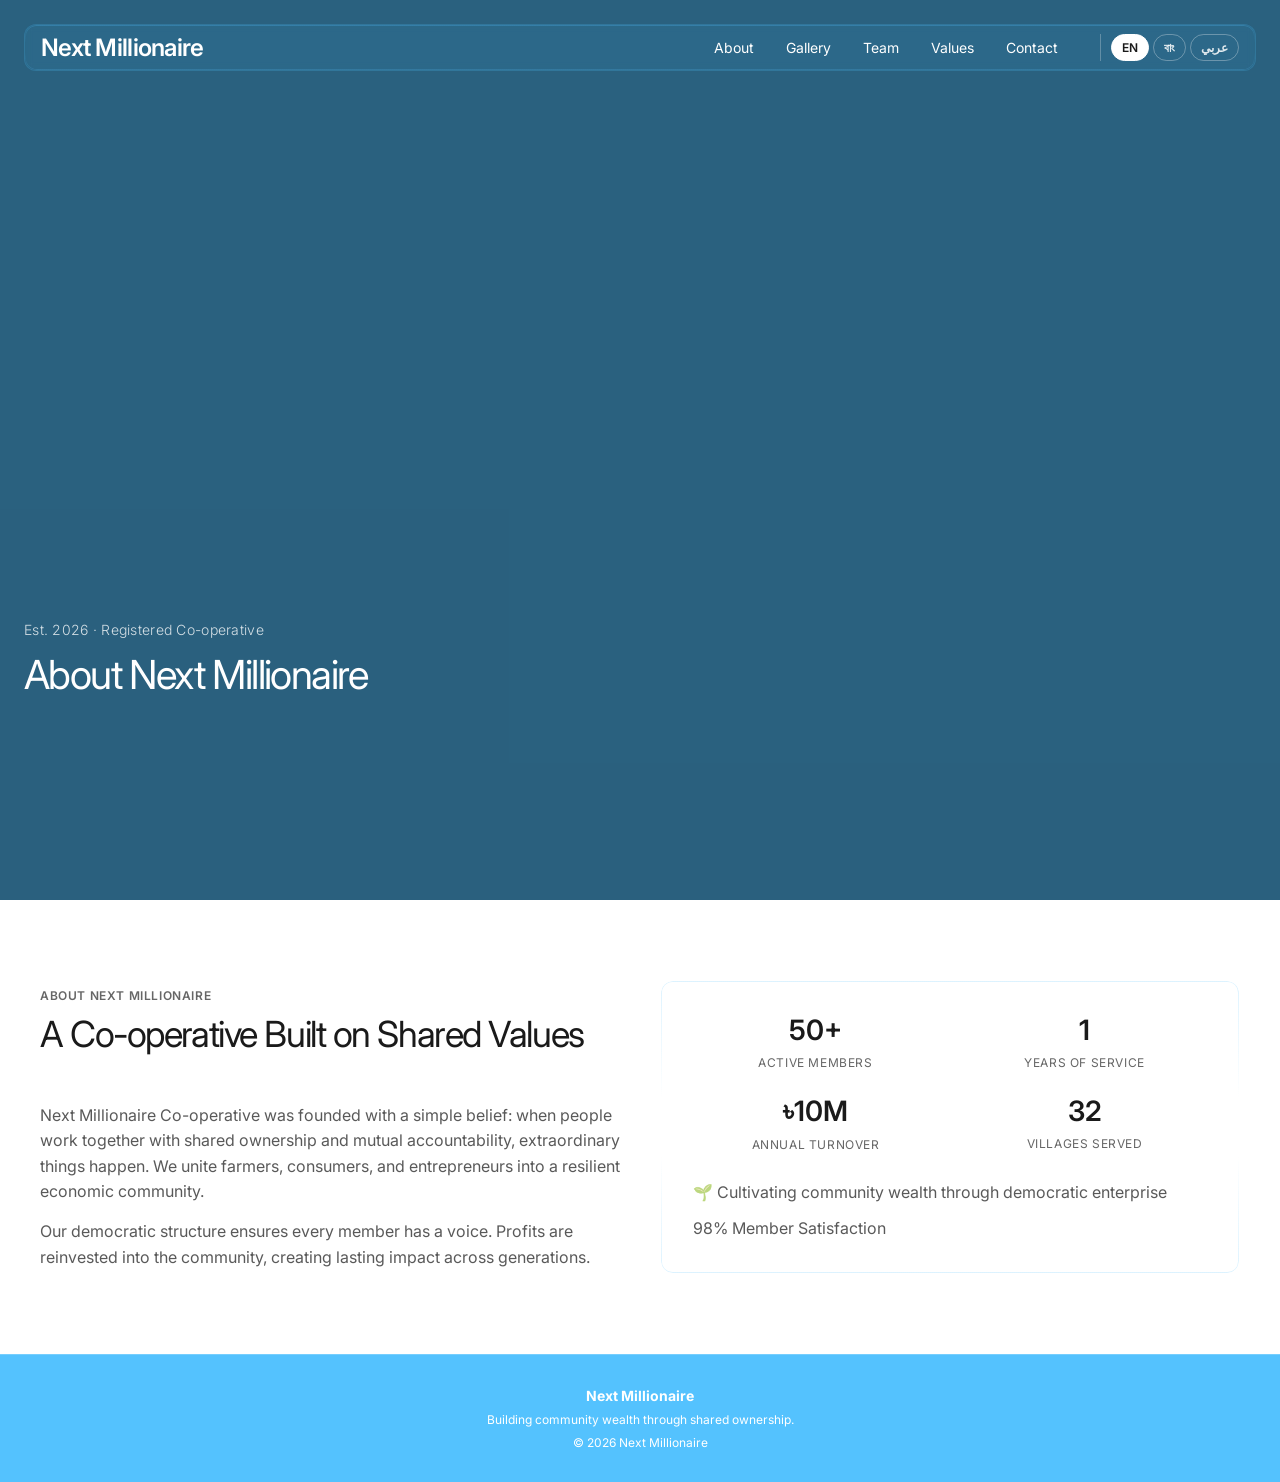
==== commit 4f869c18: "Add files via upload" ====
--- a/about.html
+++ b/about.html
@@ -1,846 +1,878 @@
-<!-- about.html -->
-<!DOCTYPE html>
-<html lang="en">
-<head>
-  <meta charset="UTF-8" />
-  <meta name="viewport" content="width=device-width, initial-scale=1.0" />
-  <title>Next Millionaire | About</title>
-
-  <!-- Favicons (same as original) -->
-  <link rel="icon" type="image/x-icon" href="images/favicon.ico">
-  <link rel="icon" type="image/png" sizes="16x16" href="images/favicon-16x16.png">
-  <link rel="icon" type="image/png" sizes="32x32" href="images/favicon-32x32.png">
-  <link rel="apple-touch-icon" sizes="180x180" href="images/apple-touch-icon.png">
-  <link rel="icon" type="image/png" sizes="192x192" href="images/android-chrome-192x192.png">
-  <link rel="icon" type="image/png" sizes="512x512" href="images/android-chrome-512x512.png">
-
-  <link rel="preconnect" href="https://fonts.googleapis.com">
-  <link rel="preconnect" href="https://fonts.gstatic.com" crossorigin>
-  <link href="https://fonts.googleapis.com/css2?family=Inter:wght@300;400;500;600&family=Noto+Sans+Bengali:wght@400;500;600;700&display=swap" rel="stylesheet">
-
-  <style>
-    /* Entire CSS copied verbatim from the uploaded index.html to preserve design */
-    /* === NM dark mode === */
-    :root {
-      --page-bg: #ffffff;
-      --section-accent: #54C2FE;
-      --text: #1a1a1a;
-      --muted: #666666;
-      --muted-a6: rgba(0, 0, 0, 0.6);
-      --muted-a65: rgba(0, 0, 0, 0.65);
-      --card-bg: #f8f9fa;
-      --card-bg-alt: #f5f5f5;
-      --card-bg-hover: #ffffff;
-      --card-border: #e0e0e0;
+<!-- about.html -->
+<!DOCTYPE html>
+<html lang="en">
+<head>
+  <meta charset="UTF-8" />
+  <meta name="viewport" content="width=device-width, initial-scale=1.0" />
+  <title>Next Millionaire | About</title>
+
+  <!-- Favicons (same as original) -->
+  <link rel="icon" type="image/x-icon" href="images/favicon.ico">
+  <link rel="icon" type="image/png" sizes="16x16" href="images/favicon-16x16.png">
+  <link rel="icon" type="image/png" sizes="32x32" href="images/favicon-32x32.png">
+  <link rel="apple-touch-icon" sizes="180x180" href="images/apple-touch-icon.png">
+  <link rel="icon" type="image/png" sizes="192x192" href="images/android-chrome-192x192.png">
+  <link rel="icon" type="image/png" sizes="512x512" href="images/android-chrome-512x512.png">
+
+  <link rel="preconnect" href="https://fonts.googleapis.com">
+  <link rel="preconnect" href="https://fonts.gstatic.com" crossorigin>
+  <link href="https://fonts.googleapis.com/css2?family=Inter:wght@300;400;500;600&family=Hind+Siliguri:wght@400;500;600;700&family=Markazi+Text:wght@400;500;600;700&display=swap" rel="stylesheet">
+
+  <style>
+    /* Entire CSS copied verbatim from the uploaded index.html to preserve design */
+    * { margin: 0; padding: 0; box-sizing: border-box; }
+    html { scroll-behavior: smooth; }
+    body {
+      font-family: 'Inter', sans-serif;
+      background: #fff;
+      color: #1a1a1a;
+      overflow-x: hidden;
+      -webkit-font-smoothing: antialiased;
+      -moz-osx-font-smoothing: grayscale;
+    }
+    a { color: inherit; text-decoration: none; }
+
+    .liquid-glass {
+      background: rgba(84, 194, 254, 0.08);
+      background-blend-mode: luminosity;
+      backdrop-filter: blur(4px);
+      -webkit-backdrop-filter: blur(4px);
+      border: 1px solid rgba(84, 194, 254, 0.15);
+      box-shadow: inset 0 1px 1px rgba(84, 194, 254, 0.1);
+      position: relative;
+      overflow: hidden;
+    }
+    .liquid-glass::before {
+      content: '';
+      position: absolute;
+      inset: 0;
+      border-radius: inherit;
+      padding: 1.4px;
+      background: linear-gradient(180deg,
+        rgba(84,194,254,0.2) 0%, rgba(84,194,254,0.1) 20%,
+        rgba(84,194,254,0) 40%, rgba(84,194,254,0) 60%,
+        rgba(84,194,254,0.1) 80%, rgba(84,194,254,0.2) 100%);
+      -webkit-mask: linear-gradient(#fff 0 0) content-box, linear-gradient(#fff 0 0);
+      -webkit-mask-composite: xor;
+      mask-composite: exclude;
+      pointer-events: none;
+    }
+    .content-section:nth-of-type(n+2):nth-of-type(even) .liquid-glass {
+      background: rgba(255, 255, 255, 0.12);
+      border-color: rgba(255, 255, 255, 0.2);
+      box-shadow: inset 0 1px 1px rgba(255, 255, 255, 0.1);
+    }
+
+    .hero {
+      position: relative;
+      min-height: 60vh;
+      overflow: hidden;
+      background: #54C2FE;
+    }
+    .bg-video {
+      position: absolute;
+      inset: 0;
+      width: 100%;
+      height: 100%;
+      object-fit: cover;
+      z-index: 0;
+      display: block;
+    }
+    .hero-content {
+      position: relative;
+      z-index: 2;
+      min-height: 100vh;
+      display: flex;
+      flex-direction: column;
+      color: #fff;
+    }
+    .nav-wrap { padding: 24px 24px 0; }
+    .navbar {
+      display: flex;
+      align-items: center;
+      justify-content: space-between;
+      padding: 8px 16px;
+      border-radius: 12px;
+    }
+    .logo {
+      font-size: 24px;
+      font-weight: 600;
+      letter-spacing: -0.03em;
+      white-space: nowrap;
+    }
+    .nav-links {
+      display: flex;
+      align-items: center;
+      gap: 32px;
+      font-size: 14px;
+    }
+    .nav-links a { transition: color 0.3s ease; }
+    .nav-links a:hover { color: rgba(255, 255, 255, 0.7); }
+
+    .hamburger {
+      display: none;
+      flex-direction: column;
+      cursor: pointer;
+      background: none;
+      border: none;
+      padding: 0;
+      gap: 6px;
+    }
+    .hamburger span {
+      width: 24px;
+      height: 2px;
+      background: #fff;
+      border-radius: 2px;
+      transition: all 0.3s ease;
+    }
+    .hamburger.active span:nth-child(1) {
+      transform: translateY(8px) rotate(45deg);
+    }
+    .hamburger.active span:nth-child(2) {
+      opacity: 0;
+    }
+    .hamburger.active span:nth-child(3) {
+      transform: translateY(-8px) rotate(-45deg);
+    }
+
+    .mobile-menu {
+      display: none;
+      position: fixed;
+      top: 70px;
+      right: 16px;
+      background: rgba(255, 255, 255, 0.08);
+      background-blend-mode: screen;
+      backdrop-filter: blur(20px);
+      -webkit-backdrop-filter: blur(20px);
+      border: 1px solid rgba(255, 255, 255, 0.2);
+      border-radius: 16px;
+      padding: 16px 0;
+      min-width: 200px;
+      z-index: 1000;
+      box-shadow:
+        0 8px 32px rgba(0, 0, 0, 0.3),
+        inset 0 1px 1px rgba(255, 255, 255, 0.2);
+      overflow: hidden;
+    }
+    .mobile-menu::before {
+      content: '';
+      position: absolute;
+      inset: 0;
+      border-radius: 16px;
+      padding: 1.4px;
+      background: linear-gradient(135deg,
+        rgba(255,255,255,0.4) 0%,
+        rgba(255,255,255,0.1) 30%,
+        rgba(255,255,255,0.05) 50%,
+        rgba(255,255,255,0.1) 70%,
+        rgba(255,255,255,0.3) 100%);
+      -webkit-mask: linear-gradient(#fff 0 0) content-box, linear-gradient(#fff 0 0);
+      -webkit-mask-composite: xor;
+      mask-composite: exclude;
+      pointer-events: none;
+      z-index: 0;
+    }
+    .mobile-menu.active {
+      display: flex;
+      flex-direction: column;
+    }
+    .mobile-menu a {
+      padding: 12px 24px;
+      font-size: 14px;
+      transition: all 0.3s ease;
+      border-left: 3px solid transparent;
+      position: relative;
+      z-index: 1;
+    }
+    .mobile-menu a:hover {
+      background: rgba(255, 255, 255, 0.12);
+      border-left-color: #667eea;
+      color: #fff;
+      backdrop-filter: blur(5px);
+    }
+
+    .hero-bottom {
+      flex: 1;
+      display: flex;
+      flex-direction: column;
+      justify-content: flex-end;
+      padding: 0 24px 48px;
+    }
+    .hero-grid {
+      display: grid;
+      grid-template-columns: 1fr;
+      align-items: end;
+      gap: 32px;
+    }
+    .eyebrow {
+      display: inline-block;
+      margin-bottom: 16px;
+      color: rgba(255, 255, 255, 0.8);
+      font-size: 14px;
+      font-weight: 300;
+      letter-spacing: 0.02em;
+    }
+    h1 {
+      font-size: 40px;
+      line-height: 1.05;
+      font-weight: 400;
+      letter-spacing: -0.04em;
+      margin-bottom: 16px;
+    }
+    .char {
+      display: inline-block;
+      opacity: 0;
+      transform: translateX(-18px);
+      transition: opacity 500ms ease-out, transform 500ms ease-out;
+    }
+    .subheading {
+      color: rgba(255, 255, 255, 0.85);
+      font-size: 16px;
+      line-height: 1.6;
+      margin-bottom: 20px;
+      max-width: 620px;
+      opacity: 0;
+      transition: opacity 1000ms ease;
+    }
+    .buttons {
+      display: flex;
+      flex-wrap: wrap;
+      gap: 16px;
+      opacity: 0;
+      transition: opacity 1000ms ease;
+    }
+    .buttons.show { opacity: 1; }
+    .btn-primary, .btn-secondary {
+      padding: 12px 28px;
+      border-radius: 8px;
+      font-size: 14px;
+      font-weight: 500;
+      display: inline-block;
+      transition: all 0.3s ease;
+      cursor: pointer;
+    }
+    .btn-primary {
+      background: #fff;
+      color: #1a1a1a;
+      border: 1px solid transparent;
+    }
+    .btn-primary:hover {
+      background: transparent;
+      color: #fff;
+      border-color: #fff;
+      transform: translateY(-2px);
+    }
+    .btn-secondary {
+      border: 1px solid rgba(255, 255, 255, 0.2);
+      color: #fff;
+    }
+    .btn-secondary:hover {
+      border-color: rgba(255, 255, 255, 0.4);
+      background: rgba(255, 255, 255, 0.05);
+    }
+
+    .tag-wrap {
+      opacity: 0;
+      transition: opacity 1000ms ease;
+    }
+    .tag-wrap.show { opacity: 1; }
+    .tag {
+      display: inline-block;
+      padding: 8px 16px;
+      border-radius: 20px;
+      font-size: 12px;
+      font-weight: 500;
+      letter-spacing: 0.05em;
+      text-transform: uppercase;
+    }
+
+    .subheading.show { opacity: 1; }
+
+    .content-section {
+      padding: 80px 24px;
+      background: #fff;
+      color: #1a1a1a;
+    }
+    .section-label {
+      display: inline-block;
+      color: rgba(0, 0, 0, 0.6);
+      font-size: 12px;
+      font-weight: 600;
+      letter-spacing: 0.05em;
+      text-transform: uppercase;
+      margin-bottom: 12px;
+    }
+    .section-title {
+      font-size: 36px;
+      font-weight: 400;
+      letter-spacing: -0.04em;
+      line-height: 1.1;
+      max-width: 600px;
+      color: #1a1a1a;
+    }
+    .muted {
+      color: rgba(0, 0, 0, 0.65);
+      line-height: 1.6;
+    }
+    #values {
+      padding-top: 40px;
+    }
+    .container {
+      max-width: 1200px;
+      margin: 0 auto;
+    }
+    .section-head { margin-bottom: 48px; }
+
+    .about-grid {
+      display: grid;
+      grid-template-columns: 1fr 1fr;
+      gap: 40px;
+      align-items: center;
+    }
+    .glass-card {
+      padding: 32px;
+      border-radius: 12px;
+    }
+    .stats-grid {
+      display: grid;
+      grid-template-columns: 1fr 1fr;
+      gap: 24px;
+      margin-bottom: 24px;
+    }
+    .stat {
+      text-align: center;
+    }
+    .stat-num {
+      font-size: 28px;
+      font-weight: 600;
+      display: block;
+      margin-bottom: 8px;
+    }
+    .stat-label {
+      font-size: 12px;
+      color: #666;
+      text-transform: uppercase;
+      letter-spacing: 0.05em;
+    }
+
+    .team-grid {
+      display: grid;
+      grid-template-columns: repeat(3, 1fr);
+      gap: 32px;
+    }
+    .member-card {
+      background: #f8f9fa;
+      padding: 36px;
+      border-radius: 16px;
+      border: 1px solid #e0e0e0;
+      transition: all 0.3s ease;
+    }
+    .member-card:hover {
+      background: #fff;
+      border-color: #54C2FE;
+      transform: translateY(-4px);
+      box-shadow: 0 8px 24px rgba(84, 194, 254, 0.15);
+    }
+    #management .member-card {
+      background: #fff;
+      border-color: #e0e0e0;
+    }
+    #management .member-card:hover {
+      background: #fff;
+      border-color: #54C2FE;
+    }
+    .avatar {
+      width: 68px;
+      height: 68px;
+      border-radius: 50%;
+      background: linear-gradient(135deg, #54C2FE 0%, #3DB3F5 100%);
+      display: flex;
+      align-items: center;
+      justify-content: center;
+      font-weight: 600;
+      font-size: 22px;
+      color: #fff;
+      margin-bottom: 20px;
+      overflow: hidden;
+      position: relative;
+    }
+    .avatar img {
+      width: 100%;
+      height: 100%;
+      object-fit: cover;
+      position: absolute;
+      top: 0;
+      left: 0;
+      border-radius: 50%;
+    }
+    .member-name {
+      font-size: 20px;
+      font-weight: 600;
+      margin-bottom: 6px;
+    }
+    .member-role {
+      font-size: 13px;
+      color: #000;
+      text-transform: uppercase;
+      letter-spacing: 0.05em;
+      margin-bottom: 14px;
+    }
+    #management .member-role {
+      color: #000;
+    }
+    #management .member-name {
+      color: #1a1a1a;
+    }
+    #management .muted {
+      color: #555;
+    }
+    .member-contact {
+      font-size: 12px;
+      color: #54C2FE;
+      margin-top: 12px;
+      word-break: break-word;
+    }
+    #management .member-contact {
+      color: #54C2FE;
+    }
+
+    .gallery-grid {
+      display: grid;
+      grid-template-columns: repeat(auto-fit, minmax(320px, 1fr));
+      gap: 24px;
+    }
+    .gallery-card, .value-card {
+      background: #f8f9fa;
+      padding: 32px;
+      border-radius: 12px;
+      border: 1px solid #e0e0e0;
+      transition: all 0.3s ease;
+    }
+    .gallery-card:hover, .value-card:hover {
+      background: #fff;
+      border-color: #54C2FE;
+      transform: translateY(-4px);
+      box-shadow: 0 8px 24px rgba(84, 194, 254, 0.15);
+    }
+    .icon {
+      font-size: 40px;
+      margin-bottom: 16px;
+      display: block;
+    }
+    .value-card .icon {
+      font-size: 48px;
+      margin-bottom: 20px;
+    }
+    .gallery-title, .value-title {
+      font-size: 16px;
+      font-weight: 600;
+      margin-bottom: 12px;
+      color: inherit;
+    }
+    .value-title {
+      font-size: 18px;
+      font-weight: 700;
+      margin-bottom: 12px;
+      color: inherit;
+    }
+    .content-section:nth-of-type(5) .value-card {
+      color: #1a1a1a;
+    }
+    .content-section:nth-of-type(5) .value-card .muted {
+      color: #555;
+    }
+    .content-section:nth-of-type(5) .value-title {
+      color: #1a1a1a;
+    }
+
+    #values .section-label {
+      color: rgba(0, 0, 0, 0.6);
+    }
+    #values .section-title {
+      color: #1a1a1a;
+    }
+    #values .muted {
+      color: rgba(0, 0, 0, 0.65);
+    }
+    #values .gallery-title,
+    #values .value-title {
+      color: #1a1a1a;
+    }
+
+    #contact .section-label {
+      color: rgba(255, 255, 255, 0.8);
+    }
+    #contact .section-title {
+      color: #fff;
+    }
+    #contact .muted {
+      color: rgba(255, 255, 255, 0.85);
+    }
+    #contact .contact-label {
+      color: rgba(255, 255, 255, 0.75);
+    }
+    #contact .contact-value {
+      color: #fff;
+    }
+    #contact .contact-item {
+      background: rgba(255, 255, 255, 0.12);
+      border-color: rgba(255, 255, 255, 0.2);
+    }
+    #contact .btn-primary {
+      background: #fff;
+      color: #1a1a1a;
+      border-color: transparent;
+    }
+    #contact .btn-primary:hover {
+      background: transparent;
+      color: #fff;
+      border-color: #fff;
+    }
+
+    .values-grid {
+      display: grid;
+      grid-template-columns: repeat(auto-fit, minmax(280px, 1fr));
+      gap: 20px;
+      max-width: 100%;
+    }
+    .value-card {
+      background: #f5f5f5;
+      padding: 32px;
+      border-radius: 16px;
+      border: 1px solid #e0e0e0;
+      transition: all 0.3s ease;
+      display: flex;
+      flex-direction: column;
+    }
+    .value-card:hover {
+      background: #fff;
+      border-color: #54C2FE;
+      transform: translateY(-4px);
+      box-shadow: 0 8px 24px rgba(84, 194, 254, 0.15);
+    }
+
+    .contact-grid {
+      display: grid;
+      grid-template-columns: repeat(auto-fit, minmax(280px, 1fr));
+      gap: 32px;
+      margin-bottom: 40px;
+    }
+    .contact-item {
+      background: #f8f9fa;
+      padding: 24px;
+      border-radius: 12px;
+      border: 1px solid #e0e0e0;
+    }
+    .contact-label {
+      font-size: 12px;
+      text-transform: uppercase;
+      letter-spacing: 0.05em;
+      margin-bottom: 8px;
+      display: block;
+    }
+    .contact-value {
+      font-size: 14px;
+      line-height: 1.6;
+    }
+
+    footer {
+      background: #54C2FE;
+      border-top: 1px solid rgba(255, 255, 255, 0.2);
+      padding: 32px 24px;
+      color: #fff;
+      text-align: center;
+    }
+    .footer-inner {
+      max-width: 1200px;
+      margin: 0 auto;
+      display: flex;
+      flex-direction: column;
+      gap: 8px;
+      font-size: 12px;
+    }
+    .footer-inner strong { font-size: 14px; }
+
+    @media (max-width: 1024px) {
+      .team-grid {
+        grid-template-columns: repeat(2, 1fr);
+        gap: 24px;
+      }
+      .gallery-grid {
+        grid-template-columns: repeat(2, 1fr);
+      }
+      .values-grid {
+        grid-template-columns: repeat(2, 1fr);
+      }
+    }
+
+    @media (max-width: 768px) {
+      h1 { font-size: 32px; }
+      .section-title { font-size: 26px; }
+      .logo { font-size: 18px; }
+      .nav-links { display: none; }
+      .hamburger { display: flex; }
+      .content-section { padding: 60px 16px; }
+      .section-head { margin-bottom: 32px; }
+      .about-grid { grid-template-columns: 1fr; gap: 24px; }
+      .stats-grid { grid-template-columns: 1fr 1fr; gap: 16px; }
+      .glass-card { padding: 24px; }
+      .team-grid {
+        grid-template-columns: 1fr;
+        gap: 20px;
+      }
+      .member-card {
+        padding: 24px;
+        border-radius: 12px;
+      }
+      .avatar {
+        width: 52px;
+        height: 52px;
+        font-size: 17px;
+        margin-bottom: 14px;
+      }
+      .member-name { font-size: 17px; }
+      .member-role { font-size: 12px; }
+      .gallery-grid { grid-template-columns: 1fr; gap: 16px; }
+      .gallery-card { padding: 24px; }
+      .values-grid { grid-template-columns: 1fr; gap: 16px; }
+      .value-card { padding: 24px; }
+      .value-title { font-size: 16px; }
+      .value-card .icon { font-size: 36px; margin-bottom: 14px; }
+      .contact-grid { grid-template-columns: 1fr; gap: 16px; }
+      .contact-item { padding: 20px; }
+      .buttons { flex-direction: column; gap: 12px; }
+      .btn-primary, .btn-secondary { text-align: center; }
+      .footer-inner { font-size: 11px; text-align: center; }
+    }
+
+    @media (max-width: 480px) {
+      h1 { font-size: 28px; }
+      .section-title { font-size: 22px; }
+      .content-section { padding: 48px 14px; }
+      .stats-grid { grid-template-columns: 1fr 1fr; }
+      .stat-num { font-size: 22px; }
+      .member-card { padding: 20px; }
+      .member-name { font-size: 16px; }
+    }
+  
+    /* ============ Language switcher & i18n ============ */
+    .lang-switch {
+      display: flex;
+      align-items: center;
+      gap: 4px;
+      margin-left: 10px;
+      padding-left: 10px;
+      border-left: 1px solid rgba(255, 255, 255, 0.25);
     }
-    html[data-theme="dark"] {
-      --page-bg: #14171d;
-      --section-accent: #0f3049;
-      --text: #eef0f3;
-      --muted: #98a1ad;
-      --muted-a6: rgba(255, 255, 255, 0.62);
-      --muted-a65: rgba(255, 255, 255, 0.68);
-      --card-bg: #1b1f28;
-      --card-bg-alt: #1b1f28;
-      --card-bg-hover: #222834;
-      --card-border: rgba(255, 255, 255, 0.12);
-      color-scheme: dark;
+    .lang-switch button {
+      background: transparent;
+      border: 1px solid rgba(255, 255, 255, 0.3);
+      color: rgba(255, 255, 255, 0.85);
+      font-size: 12px;
+      font-weight: 600;
+      padding: 5px 10px;
+      border-radius: 999px;
+      cursor: pointer;
+      transition: all 0.25s ease;
+      font-family: 'Inter', sans-serif;
     }
-    html[data-theme="dark"] .member-contact { color: #6fcbff; }
-    .theme-toggle {
-      border: 1px solid rgba(255,255,255,0.4);
-      background: rgba(255,255,255,0.1);
-      color: inherit;
-      font-size: 14px;
-      padding: 6px 12px;
-      border-radius: 20px;
-      cursor: pointer;
-      transition: all 0.3s ease;
-      line-height: 1;
+    .lang-switch button:hover {
+      border-color: #fff;
+      color: #fff;
     }
-    .theme-toggle:hover { background: rgba(255,255,255,0.25); }
-    
-    * { margin: 0; padding: 0; box-sizing: border-box; }
-    html { scroll-behavior: smooth; }
-    body {
-      font-family: 'Inter', sans-serif;
-      background: var(--page-bg);
-      color: var(--text);
-      overflow-x: hidden;
-      -webkit-font-smoothing: antialiased;
-      -moz-osx-font-smoothing: grayscale;
+    .lang-switch button.active {
+      background: #fff;
+      color: #1a1a1a;
+      border-color: #fff;
     }
-    a { color: inherit; text-decoration: none; }
-
-    .liquid-glass {
-      background: rgba(84, 194, 254, 0.08);
-      background-blend-mode: luminosity;
-      backdrop-filter: blur(4px);
-      -webkit-backdrop-filter: blur(4px);
-      border: 1px solid rgba(84, 194, 254, 0.15);
-      box-shadow: inset 0 1px 1px rgba(84, 194, 254, 0.1);
-      position: relative;
-      overflow: hidden;
-    }
-    .liquid-glass::before {
-      content: '';
-      position: absolute;
-      inset: 0;
-      border-radius: inherit;
-      padding: 1.4px;
-      background: linear-gradient(180deg,
-        rgba(84,194,254,0.2) 0%, rgba(84,194,254,0.1) 20%,
-        rgba(84,194,254,0) 40%, rgba(84,194,254,0) 60%,
-        rgba(84,194,254,0.1) 80%, rgba(84,194,254,0.2) 100%);
-      -webkit-mask: linear-gradient(#fff 0 0) content-box, linear-gradient(#fff 0 0);
-      -webkit-mask-composite: xor;
-      mask-composite: exclude;
-      pointer-events: none;
-    }
-    .content-section:nth-of-type(n+2):nth-of-type(even) .liquid-glass {
-      background: rgba(255, 255, 255, 0.12);
-      border-color: rgba(255, 255, 255, 0.2);
-      box-shadow: inset 0 1px 1px rgba(255, 255, 255, 0.1);
+    .mobile-menu .lang-switch {
+      margin: 12px 24px 4px;
+      padding-left: 0;
+      padding-top: 16px;
+      border-left: none;
+      border-top: 1px solid rgba(255, 255, 255, 0.15);
     }
 
-    .hero {
-      position: relative;
-      min-height: 60vh;
-      overflow: hidden;
-      background: #54C2FE;
+    /* Bangla / Arabic type */
+    body.lang-bn { font-family: 'Hind Siliguri', 'Inter', sans-serif; }
+    body.lang-ar { font-family: 'Markazi Text', 'Inter', sans-serif; }
+
+    /* RTL adjustments (Arabic) */
+    html[dir="rtl"] .lang-switch {
+      margin-left: 0;
+      margin-right: 10px;
+      padding-left: 0;
+      padding-right: 10px;
+      border-left: none;
+      border-right: 1px solid rgba(255, 255, 255, 0.25);
     }
-    .bg-video {
-      position: absolute;
-      inset: 0;
-      width: 100%;
-      height: 100%;
-      object-fit: cover;
-      z-index: 0;
-      display: block;
-    }
-    .hero-content {
-      position: relative;
-      z-index: 2;
-      min-height: 100vh;
-      display: flex;
-      flex-direction: column;
-      color: #fff;
-    }
-    .nav-wrap { padding: 24px 24px 0; }
-    .navbar {
-      display: flex;
-      align-items: center;
-      justify-content: space-between;
-      padding: 8px 16px;
-      border-radius: 12px;
-    }
-    .logo {
-      font-size: 24px;
-      font-weight: 600;
-      letter-spacing: -0.03em;
-      white-space: nowrap;
-    }
-    .nav-links {
-      display: flex;
-      align-items: center;
-      gap: 32px;
-      font-size: 14px;
-    }
-    .nav-links a { transition: color 0.3s ease; }
-    .nav-links a:hover { color: rgba(255, 255, 255, 0.7); }
-
-    .hamburger {
-      display: none;
-      flex-direction: column;
-      cursor: pointer;
-      background: none;
-      border: none;
-      padding: 0;
-      gap: 6px;
-    }
-    .hamburger span {
-      width: 24px;
-      height: 2px;
-      background: #fff;
-      border-radius: 2px;
-      transition: all 0.3s ease;
-    }
-    .hamburger.active span:nth-child(1) {
-      transform: translateY(8px) rotate(45deg);
-    }
-    .hamburger.active span:nth-child(2) {
-      opacity: 0;
-    }
-    .hamburger.active span:nth-child(3) {
-      transform: translateY(-8px) rotate(-45deg);
-    }
-
-    .mobile-menu {
-      display: none;
-      position: fixed;
-      top: 70px;
-      right: 16px;
-      background: rgba(255, 255, 255, 0.08);
-      background-blend-mode: screen;
-      backdrop-filter: blur(20px);
-      -webkit-backdrop-filter: blur(20px);
-      border: 1px solid rgba(255, 255, 255, 0.2);
-      border-radius: 16px;
-      padding: 16px 0;
-      min-width: 200px;
-      z-index: 1000;
-      box-shadow:
-        0 8px 32px rgba(0, 0, 0, 0.3),
-        inset 0 1px 1px rgba(255, 255, 255, 0.2);
-      overflow: hidden;
-    }
-    .mobile-menu::before {
-      content: '';
-      position: absolute;
-      inset: 0;
-      border-radius: 16px;
-      padding: 1.4px;
-      background: linear-gradient(135deg,
-        rgba(255,255,255,0.4) 0%,
-        rgba(255,255,255,0.1) 30%,
-        rgba(255,255,255,0.05) 50%,
-        rgba(255,255,255,0.1) 70%,
-        rgba(255,255,255,0.3) 100%);
-      -webkit-mask: linear-gradient(#fff 0 0) content-box, linear-gradient(#fff 0 0);
-      -webkit-mask-composite: xor;
-      mask-composite: exclude;
-      pointer-events: none;
-      z-index: 0;
-    }
-    .mobile-menu.active {
-      display: flex;
-      flex-direction: column;
-    }
-    .mobile-menu a {
-      padding: 12px 24px;
-      font-size: 14px;
-      transition: all 0.3s ease;
-      border-left: 3px solid transparent;
-      position: relative;
-      z-index: 1;
-    }
-    .mobile-menu a:hover {
-      background: rgba(255, 255, 255, 0.12);
-      border-left-color: #667eea;
-      color: #fff;
-      backdrop-filter: blur(5px);
-    }
-
-    .hero-bottom {
-      flex: 1;
-      display: flex;
-      flex-direction: column;
-      justify-content: flex-end;
-      padding: 0 24px 48px;
-    }
-    .hero-grid {
-      display: grid;
-      grid-template-columns: 1fr;
-      align-items: end;
-      gap: 32px;
-    }
-    .eyebrow {
-      display: inline-block;
-      margin-bottom: 16px;
-      color: rgba(255, 255, 255, 0.8);
-      font-size: 14px;
-      font-weight: 300;
-      letter-spacing: 0.02em;
-    }
-    h1 {
-      font-size: 40px;
-      line-height: 1.05;
-      font-weight: 400;
-      letter-spacing: -0.04em;
-      margin-bottom: 16px;
-    }
-    .char {
-      display: inline-block;
-      opacity: 0;
-      transform: translateX(-18px);
-      transition: opacity 500ms ease-out, transform 500ms ease-out;
-    }
-    .subheading {
-      color: rgba(255, 255, 255, 0.85);
-      font-size: 16px;
-      line-height: 1.6;
-      margin-bottom: 20px;
-      max-width: 620px;
-      opacity: 0;
-      transition: opacity 1000ms ease;
-    }
-    .buttons {
-      display: flex;
-      flex-wrap: wrap;
-      gap: 16px;
-      opacity: 0;
-      transition: opacity 1000ms ease;
-    }
-    .buttons.show { opacity: 1; }
-    .btn-primary, .btn-secondary {
-      padding: 12px 28px;
-      border-radius: 8px;
-      font-size: 14px;
-      font-weight: 500;
-      display: inline-block;
-      transition: all 0.3s ease;
-      cursor: pointer;
-    }
-    .btn-primary {
-      background: #fff;
-      color: #1a1a1a;
-      border: 1px solid transparent;
-    }
-    .btn-primary:hover {
-      background: transparent;
-      color: #fff;
-      border-color: #fff;
-      transform: translateY(-2px);
-    }
-    .btn-secondary {
-      border: 1px solid rgba(255, 255, 255, 0.2);
-      color: #fff;
-    }
-    .btn-secondary:hover {
-      border-color: rgba(255, 255, 255, 0.4);
-      background: rgba(255, 255, 255, 0.05);
-    }
-
-    .tag-wrap {
-      opacity: 0;
-      transition: opacity 1000ms ease;
-    }
-    .tag-wrap.show { opacity: 1; }
-    .tag {
-      display: inline-block;
-      padding: 8px 16px;
-      border-radius: 20px;
-      font-size: 12px;
-      font-weight: 500;
-      letter-spacing: 0.05em;
-      text-transform: uppercase;
-    }
-
-    .subheading.show { opacity: 1; }
-
-    .content-section {
-      padding: 80px 24px;
-      background: #fff;
-      color: #1a1a1a;
-    }
-    .section-label {
-      display: inline-block;
-      color: rgba(0, 0, 0, 0.6);
-      font-size: 12px;
-      font-weight: 600;
-      letter-spacing: 0.05em;
-      text-transform: uppercase;
-      margin-bottom: 12px;
-    }
-    .section-title {
-      font-size: 36px;
-      font-weight: 400;
-      letter-spacing: -0.04em;
-      line-height: 1.1;
-      max-width: 600px;
-      color: var(--text);
-    }
-    .muted {
-      color: rgba(0, 0, 0, 0.65);
-      line-height: 1.6;
-    }
-    #values {
-      padding-top: 40px;
-    }
-    .container {
-      max-width: 1200px;
-      margin: 0 auto;
-    }
-    .section-head { margin-bottom: 48px; }
-
-    .about-grid {
-      display: grid;
-      grid-template-columns: 1fr 1fr;
-      gap: 40px;
-      align-items: center;
-    }
-    .glass-card {
-      padding: 32px;
-      border-radius: 12px;
-    }
-    .stats-grid {
-      display: grid;
-      grid-template-columns: 1fr 1fr;
-      gap: 24px;
-      margin-bottom: 24px;
-    }
-    .stat {
-      text-align: center;
-    }
-    .stat-num {
-      font-size: 28px;
-      font-weight: 600;
-      display: block;
-      margin-bottom: 8px;
-    }
-    .stat-label {
-      font-size: 12px;
-      color: var(--muted);
-      text-transform: uppercase;
-      letter-spacing: 0.05em;
-    }
-
-    .team-grid {
-      display: grid;
-      grid-template-columns: repeat(3, 1fr);
-      gap: 32px;
-    }
-    .member-card {
-      background: var(--card-bg);
-      padding: 36px;
-      border-radius: 16px;
-      border: 1px solid var(--card-border);
-      transition: all 0.3s ease;
-    }
-    .member-card:hover {
-      background: var(--card-bg-hover);
-      border-color: #54C2FE;
-      transform: translateY(-4px);
-      box-shadow: 0 8px 24px rgba(84, 194, 254, 0.15);
-    }
-    #management .member-card {
-      background: var(--page-bg);
-      border-color: var(--card-border);
-    }
-    #management .member-card:hover {
-      background: var(--card-bg-hover);
-      border-color: #54C2FE;
-    }
-    .avatar {
-      width: 68px;
-      height: 68px;
-      border-radius: 50%;
-      background: linear-gradient(135deg, #54C2FE 0%, #3DB3F5 100%);
-      display: flex;
-      align-items: center;
-      justify-content: center;
-      font-weight: 600;
-      font-size: 22px;
-      color: #fff;
-      margin-bottom: 20px;
-      overflow: hidden;
-      position: relative;
-    }
-    .avatar img {
-      width: 100%;
-      height: 100%;
-      object-fit: cover;
-      position: absolute;
-      top: 0;
-      left: 0;
-      border-radius: 50%;
-    }
-    .member-name {
-      font-size: 20px;
-      font-weight: 600;
-      margin-bottom: 6px;
-    }
-    .member-role {
-      font-size: 13px;
-      color: var(--text);
-      text-transform: uppercase;
-      letter-spacing: 0.05em;
-      margin-bottom: 14px;
-    }
-    #management .member-role {
-      color: var(--text);
-    }
-    #management .member-name {
-      color: var(--text);
-    }
-    #management .muted {
-      color: var(--muted);
-    }
-    .member-contact {
-      font-size: 12px;
-      color: #54C2FE;
-      margin-top: 12px;
-      word-break: break-word;
-    }
-    #management .member-contact {
-      color: #54C2FE;
-    }
-
-    .gallery-grid {
-      display: grid;
-      grid-template-columns: repeat(auto-fit, minmax(320px, 1fr));
-      gap: 24px;
-    }
-    .gallery-card, .value-card {
-      background: var(--card-bg);
-      padding: 32px;
-      border-radius: 12px;
-      border: 1px solid var(--card-border);
-      transition: all 0.3s ease;
-    }
-    .gallery-card:hover, .value-card:hover {
-      background: var(--card-bg-hover);
-      border-color: #54C2FE;
-      transform: translateY(-4px);
-      box-shadow: 0 8px 24px rgba(84, 194, 254, 0.15);
-    }
-    .icon {
-      font-size: 40px;
-      margin-bottom: 16px;
-      display: block;
-    }
-    .value-card .icon {
-      font-size: 48px;
-      margin-bottom: 20px;
-    }
-    .gallery-title, .value-title {
-      font-size: 16px;
-      font-weight: 600;
-      margin-bottom: 12px;
-      color: inherit;
-    }
-    .value-title {
-      font-size: 18px;
-      font-weight: 700;
-      margin-bottom: 12px;
-      color: inherit;
-    }
-    .content-section:nth-of-type(5) .value-card {
-      color: var(--text);
-    }
-    .content-section:nth-of-type(5) .value-card .muted {
-      color: var(--muted);
-    }
-    .content-section:nth-of-type(5) .value-title {
-      color: var(--text);
-    }
-
-    #values .section-label {
-      color: rgba(0, 0, 0, 0.6);
-    }
-    #values .section-title {
-      color: #1a1a1a;
-    }
-    #values .muted {
-      color: rgba(0, 0, 0, 0.65);
-    }
-    #values .gallery-title,
-    #values .value-title {
-      color: #1a1a1a;
-    }
-
-    #contact .section-label {
-      color: rgba(255, 255, 255, 0.8);
-    }
-    #contact .section-title {
-      color: #fff;
-    }
-    #contact .muted {
-      color: rgba(255, 255, 255, 0.85);
-    }
-    #contact .contact-label {
-      color: rgba(255, 255, 255, 0.75);
-    }
-    #contact .contact-value {
-      color: #fff;
-    }
-    #contact .contact-item {
-      background: rgba(255, 255, 255, 0.12);
-      border-color: rgba(255, 255, 255, 0.2);
-    }
-    #contact .btn-primary {
-      background: #fff;
-      color: #1a1a1a;
-      border-color: transparent;
-    }
-    #contact .btn-primary:hover {
-      background: transparent;
-      color: #fff;
-      border-color: #fff;
-    }
-
-    .values-grid {
-      display: grid;
-      grid-template-columns: repeat(auto-fit, minmax(280px, 1fr));
-      gap: 20px;
-      max-width: 100%;
-    }
-    .value-card {
-      background: var(--card-bg-alt);
-      padding: 32px;
-      border-radius: 16px;
-      border: 1px solid var(--card-border);
-      transition: all 0.3s ease;
-      display: flex;
-      flex-direction: column;
-    }
-    .value-card:hover {
-      background: var(--card-bg-hover);
-      border-color: #54C2FE;
-      transform: translateY(-4px);
-      box-shadow: 0 8px 24px rgba(84, 194, 254, 0.15);
-    }
-
-    .contact-grid {
-      display: grid;
-      grid-template-columns: repeat(auto-fit, minmax(280px, 1fr));
-      gap: 32px;
-      margin-bottom: 40px;
-    }
-    .contact-item {
-      background: var(--card-bg);
-      padding: 24px;
-      border-radius: 12px;
-      border: 1px solid var(--card-border);
-    }
-    .contact-label {
-      font-size: 12px;
-      text-transform: uppercase;
-      letter-spacing: 0.05em;
-      margin-bottom: 8px;
-      display: block;
-    }
-    .contact-value {
-      font-size: 14px;
-      line-height: 1.6;
-    }
-
-    footer {
-      background: var(--section-accent);
-      border-top: 1px solid rgba(255, 255, 255, 0.2);
-      padding: 32px 24px;
-      color: #fff;
-      text-align: center;
-    }
-    .footer-inner {
-      max-width: 1200px;
-      margin: 0 auto;
-      display: flex;
-      flex-direction: column;
-      gap: 8px;
-      font-size: 12px;
-    }
-    .footer-inner strong { font-size: 14px; }
-
-    @media (max-width: 1024px) {
-      .team-grid {
-        grid-template-columns: repeat(2, 1fr);
-        gap: 24px;
-      }
-      .gallery-grid {
-        grid-template-columns: repeat(2, 1fr);
-      }
-      .values-grid {
-        grid-template-columns: repeat(2, 1fr);
-      }
-    }
-
-    @media (max-width: 768px) {
-      h1 { font-size: 32px; }
-      .section-title { font-size: 26px; }
-      .logo { font-size: 18px; }
-      .nav-links { display: none; }
-      .hamburger { display: flex; }
-      .content-section { padding: 60px 16px; }
-      .section-head { margin-bottom: 32px; }
-      .about-grid { grid-template-columns: 1fr; gap: 24px; }
-      .stats-grid { grid-template-columns: 1fr 1fr; gap: 16px; }
-      .glass-card { padding: 24px; }
-      .team-grid {
-        grid-template-columns: 1fr;
-        gap: 20px;
-      }
-      .member-card {
-        padding: 24px;
-        border-radius: 12px;
-      }
-      .avatar {
-        width: 52px;
-        height: 52px;
-        font-size: 17px;
-        margin-bottom: 14px;
-      }
-      .member-name { font-size: 17px; }
-      .member-role { font-size: 12px; }
-      .gallery-grid { grid-template-columns: 1fr; gap: 16px; }
-      .gallery-card { padding: 24px; }
-      .values-grid { grid-template-columns: 1fr; gap: 16px; }
-      .value-card { padding: 24px; }
-      .value-title { font-size: 16px; }
-      .value-card .icon { font-size: 36px; margin-bottom: 14px; }
-      .contact-grid { grid-template-columns: 1fr; gap: 16px; }
-      .contact-item { padding: 20px; }
-      .buttons { flex-direction: column; gap: 12px; }
-      .btn-primary, .btn-secondary { text-align: center; }
-      .footer-inner { font-size: 11px; text-align: center; }
-    }
-
-    @media (max-width: 480px) {
-      h1 { font-size: 28px; }
-      .section-title { font-size: 22px; }
-      .content-section { padding: 48px 14px; }
-      .stats-grid { grid-template-columns: 1fr 1fr; }
-      .stat-num { font-size: 22px; }
-      .member-card { padding: 20px; }
-      .member-name { font-size: 16px; }
-    }
-  /* === NM i18n toggle === */
-  .lang-toggle {
-    border: 1px solid rgba(255,255,255,0.4);
-    background: rgba(255,255,255,0.1);
-    color: inherit;
-    font-size: 13px;
-    font-weight: 600;
-    padding: 6px 14px;
-    border-radius: 20px;
-    cursor: pointer;
-    transition: all 0.3s ease;
-    font-family: 'Noto Sans Bengali', 'Inter', sans-serif;
-    white-space: nowrap;
-  }
-  .lang-toggle:hover { background: rgba(255,255,255,0.25); }
-  html[lang="bn"] body, html[lang="bn"] * {
-    font-family: 'Noto Sans Bengali', 'Inter', sans-serif;
-  }
-  
-  </style>
-</head>
-<body>
-  <!-- Hero (keeps same visual) -->
-  <section class="hero">
-    <video class="bg-video" autoplay muted loop playsinline>
-      <source src="https://d8j0ntlcm91z4.cloudfront.net/user_38xzZboKViGWJOttwIXH07lWA1P/hf_20260403_050628_c4e32401-fab4-4a27-b7a8-6e9291cd5959.mp4" type="video/mp4">
-    </video>
-    <div style="position: absolute; inset: 0; background: rgba(0, 0, 0, 0.5); z-index: 1;"></div>
-    <div class="hero-content">
-      <div class="nav-wrap">
-        <nav class="navbar liquid-glass">
-          <a href="index.html" class="logo">Next Millionaire</a>
-          <div class="nav-links">
-            <a href="about.html" data-bn="সম্পর্কে">About</a>
-            <a href="gallery.html" data-bn="গ্যালারি">Gallery</a>
-            <a href="team.html" data-bn="টিম">Team</a>
-            <a href="values.html" data-bn="মূল্যবোধ">Values</a>
-            <a href="contact.html" data-bn="যোগাযোগ">Contact</a>
-            <button class="lang-toggle" onclick="toggleLang()">বাং</button>
-            <button class="theme-toggle" onclick="toggleTheme()" aria-label="Toggle dark mode">🌙</button>
-          </div>
-          <button class="hamburger" id="hamburgerBtn">
-            <span></span><span></span><span></span>
-          </button>
-        </nav>
-        <div class="mobile-menu" id="mobileMenu">
-          <a href="about.html" data-bn="সম্পর্কে">About</a>
-          <a href="gallery.html" data-bn="গ্যালারি">Gallery</a>
-          <a href="team.html" data-bn="টিম">Team</a>
-          <a href="values.html" data-bn="মূল্যবোধ">Values</a>
-          <a href="contact.html" data-bn="যোগাযোগ">Contact</a>
-          <button class="lang-toggle" onclick="toggleLang()" style="margin:8px 24px; width:calc(100% - 48px);">বাং</button>
-          <button class="theme-toggle theme-toggle-labeled" onclick="toggleTheme()" style="margin:0 24px 8px; width:calc(100% - 48px);" aria-label="Toggle dark mode">🌙 Dark Mode</button>
-        </div>
-      </div>
-      <div class="hero-bottom">
-        <div class="hero-grid">
-          <div>
-            <div class="eyebrow" data-bn="প্রতিষ্ঠিত ২০২৬ · নিবন্ধিত সমবায় সমিতি">Est. 2026 · Registered Co-operative</div>
-            <h1 data-bn="নেক্সট মিলিয়নিয়ার সম্পর্কে">About Next Millionaire</h1>
-            <p class="subheading" data-bn="নেক্সট মিলিয়নিয়ার কো-অপারেটিভ একটি সাধারণ বিশ্বাস নিয়ে প্রতিষ্ঠিত হয়েছে: মানুষ যখন অংশীদারি মালিকানা ও পারস্পরিক জবাবদিহিতা নিয়ে একসাথে কাজ করে, তখন অসাধারণ কিছু ঘটে।">Next Millionaire Co-operative was founded with a simple belief: when people work together with shared ownership and mutual accountability, extraordinary things happen.</p>
-            <div class="buttons" id="buttons">
-              <a href="team.html" class="btn-primary" data-bn="আমাদের টিমের সাথে দেখা করুন">Meet Our Team</a>
-              <a href="about.html" class="btn-secondary liquid-glass" data-bn="আমাদের গল্প">Our Story</a>
-            </div>
-          </div>
-        </div>
-      </div>
-    </div>
-  </section>
-
-  <!-- About content (complete, same design and structure) -->
-  <section class="content-section" id="about">
-    <div class="container about-grid">
-      <div>
-        <div class="section-head">
-          <p class="section-label" data-bn="নেক্সট মিলিয়নিয়ার সম্পর্কে">About Next Millionaire</p>
-          <h2 class="section-title" data-bn="অংশীদারি মূল্যবোধের উপর গড়া একটি সমবায়">A Co-operative Built on Shared Values</h2>
-        </div>
-        <p class="muted" data-bn="নেক্সট মিলিয়নিয়ার কো-অপারেটিভ একটি সাধারণ বিশ্বাস নিয়ে প্রতিষ্ঠিত হয়েছে: মানুষ যখন অংশীদারি মালিকানা ও পারস্পরিক জবাবদিহিতা নিয়ে একসাথে কাজ করে, তখন অসাধারণ কিছু ঘটে। আমরা কৃষক, ভোক্তা ও উদ্যোক্তাদের একটি সহনশীল অর্থনৈতিক সম্প্রদায়ে একত্রিত করি।">Next Millionaire Co-operative was founded with a simple belief: when people work together with shared ownership and mutual accountability, extraordinary things happen. We unite farmers, consumers, and entrepreneurs into a resilient economic community.</p>
-        <p class="muted" style="margin-top:14px;" data-bn="আমাদের গণতান্ত্রিক কাঠামো নিশ্চিত করে যে প্রতিটি সদস্যের কণ্ঠস্বর গুরুত্ব পায়। মুনাফা সম্প্রদায়ে পুনর্বিনিয়োগ করা হয়, যা প্রজন্ম ধরে দীর্ঘস্থায়ী প্রভাব তৈরি করে।">Our democratic structure ensures every member has a voice. Profits are reinvested into the community, creating lasting impact across generations.</p>
-      </div>
-      <div class="glass-card liquid-glass">
-        <div class="stats-grid">
-          <div class="stat"><div class="stat-num">50+</div><div class="stat-label" data-bn="সক্রিয় সদস্য">Active Members</div></div>
-          <div class="stat"><div class="stat-num">1</div><div class="stat-label" data-bn="সেবার বছর">Years of Service</div></div>
-          <div class="stat"><div class="stat-num">৳10M</div><div class="stat-label" data-bn="বার্ষিক টার্নওভার">Annual Turnover</div></div>
-          <div class="stat"><div class="stat-num">32</div><div class="stat-label" data-bn="সেবাপ্রাপ্ত গ্রাম">Villages Served</div></div>
-        </div>
-        <p class="muted" style="margin-top:28px;" data-bn="🌱 গণতান্ত্রিক উদ্যোগের মাধ্যমে সম্প্রদায়ের সম্পদ গড়ে তোলা">🌱 Cultivating community wealth through democratic enterprise</p>
-        <p class="muted" style="margin-top:10px;" data-bn="৯৮% সদস্য সন্তুষ্টি">98% Member Satisfaction</p>
-      </div>
-    </div>
-  </section>
-
-  <!-- Footer (same) -->
-  <footer>
-    <div class="footer-inner">
-      <strong>Next Millionaire</strong>
-      <div data-bn="অংশীদারি মালিকানার মাধ্যমে সম্প্রদায়ের সম্পদ গড়ে তোলা।">Building community wealth through shared ownership.</div>
-      <div>© <span id="year"></span> Next Millionaire </div>
-    </div>
-  </footer>
-
-  <script>
-    function nmApplyLang(lang) {
-      document.documentElement.lang = lang;
-      document.querySelectorAll('[data-bn]').forEach(function (el) {
-        if (el.dataset.enOrig === undefined) el.dataset.enOrig = el.innerHTML;
-        el.innerHTML = lang === 'bn' ? el.getAttribute('data-bn') : el.dataset.enOrig;
-      });
-      document.querySelectorAll('.lang-toggle').forEach(function (btn) {
-        btn.textContent = lang === 'bn' ? 'EN' : 'বাং';
-      });
-      localStorage.setItem('nm-lang', lang);
-    }
-    function toggleLang() {
-      const current = localStorage.getItem('nm-lang') || 'en';
-      nmApplyLang(current === 'en' ? 'bn' : 'en');
-    }
-    nmApplyLang(localStorage.getItem('nm-lang') || 'en');
-
-    function nmApplyTheme(theme) {
-      document.documentElement.setAttribute('data-theme', theme);
-      var isDark = theme === 'dark';
-      document.querySelectorAll('.theme-toggle-labeled').forEach(function (btn) {
-        btn.textContent = isDark ? '🔆 Light Mode' : '🌙 Dark Mode';
-      });
-      document.querySelectorAll('.theme-toggle:not(.theme-toggle-labeled)').forEach(function (btn) {
-        btn.textContent = isDark ? '🔆' : '🌙';
-      });
-      localStorage.setItem('nm-theme', theme);
-    }
-    function toggleTheme() {
-      var current = localStorage.getItem('nm-theme') || 'light';
-      nmApplyTheme(current === 'light' ? 'dark' : 'light');
-    }
-    nmApplyTheme(localStorage.getItem('nm-theme') || 'light');
-
-    // small script to set year and mobile menu toggle (copied from original behavior)
-    document.getElementById('year').textContent = new Date().getFullYear();
-    const hb = document.getElementById('hamburgerBtn');
-    const mm = document.getElementById('mobileMenu');
-    hb && hb.addEventListener('click', () => {
-      hb.classList.toggle('active');
-      mm.classList.toggle('active');
-    });
-  </script>
-</body>
-</html>
+    html[dir="rtl"] .mobile-menu a { border-left: none; border-right: 3px solid transparent; }
+    html[dir="rtl"] .mobile-menu a:hover { border-left-color: transparent; border-right-color: #667eea; }
+    html[dir="rtl"] .eyebrow,
+    html[dir="rtl"] .section-head,
+    html[dir="rtl"] .fleet-head { text-align: right; }
+    html[dir="rtl"] .driver-step,
+    html[dir="rtl"] .value-card,
+    html[dir="rtl"] .gallery-card,
+    html[dir="rtl"] .member-card,
+    html[dir="rtl"] .contact-item,
+    html[dir="rtl"] .glass-card { text-align: right; }
+    html[dir="rtl"] .fleet-info { flex-direction: row-reverse; }
+  </style>
+</head>
+<body>
+  <!-- Hero (keeps same visual) -->
+  <section class="hero">
+    <video class="bg-video" autoplay muted loop playsinline>
+      <source src="https://d8j0ntlcm91z4.cloudfront.net/user_38xzZboKViGWJOttwIXH07lWA1P/hf_20260403_050628_c4e32401-fab4-4a27-b7a8-6e9291cd5959.mp4" type="video/mp4">
+    </video>
+    <div style="position: absolute; inset: 0; background: rgba(0, 0, 0, 0.5); z-index: 1;"></div>
+    <div class="hero-content">
+      <div class="nav-wrap">
+        <nav class="navbar liquid-glass">
+          <a href="index.html" class="logo">Next Millionaire</a>
+          <div class="nav-links">
+            <a href="about.html" data-i18n="nav.about">About</a>
+            <a href="gallery.html" data-i18n="nav.gallery">Gallery</a>
+            <a href="team.html" data-i18n="nav.team">Team</a>
+            <a href="values.html" data-i18n="nav.values">Values</a>
+            <a href="contact.html" data-i18n="nav.contact">Contact</a>
+            <div class="lang-switch"><button data-lang-btn="en" class="active">EN</button><button data-lang-btn="bn">বাং</button><button data-lang-btn="ar">عربي</button></div>
+          </div>
+          <button class="hamburger" id="hamburgerBtn">
+            <span></span><span></span><span></span>
+          </button>
+        </nav>
+        <div class="mobile-menu" id="mobileMenu">
+          <a href="about.html" data-i18n="nav.about">About</a>
+          <a href="gallery.html" data-i18n="nav.gallery">Gallery</a>
+          <a href="team.html" data-i18n="nav.team">Team</a>
+          <a href="values.html" data-i18n="nav.values">Values</a>
+          <a href="contact.html" data-i18n="nav.contact">Contact</a>
+          <div class="lang-switch"><button data-lang-btn="en" class="active">EN</button><button data-lang-btn="bn">বাং</button><button data-lang-btn="ar">عربي</button></div>
+        </div>
+      </div>
+      <div class="hero-bottom">
+        <div class="hero-grid">
+          <div>
+            <div class="eyebrow" data-i18n="hero.eyebrow">Est. 2026 · Registered Co-operative</div>
+            <h1 data-i18n="hero.title">About Next Millionaire</h1>
+            <p class="subheading" data-i18n="hero.subtitle">Next Millionaire Co-operative was founded with a simple belief: when people work together with shared ownership and mutual accountability, extraordinary things happen.</p>
+            <div class="buttons" id="buttons">
+              <a href="team.html" class="btn-primary" data-i18n="hero.btn1">Meet Our Team</a>
+              <a href="about.html" class="btn-secondary liquid-glass" data-i18n="hero.btn2">Our Story</a>
+            </div>
+          </div>
+        </div>
+      </div>
+    </div>
+  </section>
+
+  <!-- About content (complete, same design and structure) -->
+  <section class="content-section" id="about">
+    <div class="container about-grid">
+      <div>
+        <div class="section-head">
+          <p class="section-label" data-i18n="about.label">About Next Millionaire</p>
+          <h2 class="section-title" data-i18n="about.title">A Co-operative Built on Shared Values</h2>
+        </div>
+        <p class="muted" data-i18n="about.para1">Next Millionaire Co-operative was founded with a simple belief: when people work together with shared ownership and mutual accountability, extraordinary things happen. We unite farmers, consumers, and entrepreneurs into a resilient economic community.</p>
+        <p class="muted" style="margin-top:14px;" data-i18n="about.para2">Our democratic structure ensures every member has a voice. Profits are reinvested into the community, creating lasting impact across generations.</p>
+      </div>
+      <div class="glass-card liquid-glass">
+        <div class="stats-grid">
+          <div class="stat"><div class="stat-num">50+</div><div class="stat-label" data-i18n="stat.members">Active Members</div></div>
+          <div class="stat"><div class="stat-num">1</div><div class="stat-label" data-i18n="stat.years">Years of Service</div></div>
+          <div class="stat"><div class="stat-num">৳10M</div><div class="stat-label" data-i18n="stat.turnover">Annual Turnover</div></div>
+          <div class="stat"><div class="stat-num">32</div><div class="stat-label" data-i18n="stat.villages">Villages Served</div></div>
+        </div>
+        <p class="muted" style="margin-top:28px;" data-i18n="about.tagline1">🌱 Cultivating community wealth through democratic enterprise</p>
+        <p class="muted" style="margin-top:10px;" data-i18n="about.tagline2">98% Member Satisfaction</p>
+      </div>
+    </div>
+  </section>
+
+  <!-- Footer (same) -->
+  <footer>
+    <div class="footer-inner">
+      <strong>Next Millionaire</strong>
+      <div data-i18n="footer.tagline">Building community wealth through shared ownership.</div>
+      <div>© <span id="year"></span> Next Millionaire </div>
+    </div>
+  </footer>
+
+  <script>
+    window.translations = {
+      en: {
+        "nav.about": "About", "nav.gallery": "Gallery", "nav.team": "Team", "nav.values": "Values", "nav.contact": "Contact",
+        "hero.eyebrow": "Est. 2026 · Registered Co-operative",
+        "hero.title": "About Next Millionaire",
+        "hero.subtitle": "Next Millionaire Co-operative was founded with a simple belief: when people work together with shared ownership and mutual accountability, extraordinary things happen.",
+        "hero.btn1": "Meet Our Team",
+        "hero.btn2": "Our Story",
+        "about.label": "About Next Millionaire",
+        "about.title": "A Co-operative Built on Shared Values",
+        "about.para1": "Next Millionaire Co-operative was founded with a simple belief: when people work together with shared ownership and mutual accountability, extraordinary things happen. We unite farmers, consumers, and entrepreneurs into a resilient economic community.",
+        "about.para2": "Our democratic structure ensures every member has a voice. Profits are reinvested into the community, creating lasting impact across generations.",
+        "stat.members": "Active Members",
+        "stat.years": "Years of Service",
+        "stat.turnover": "Annual Turnover",
+        "stat.villages": "Villages Served",
+        "about.tagline1": "🌱 Cultivating community wealth through democratic enterprise",
+        "about.tagline2": "98% Member Satisfaction",
+        "footer.tagline": "Building community wealth through shared ownership."
+      },
+      bn: {
+        "nav.about": "আমাদের সম্পর্কে", "nav.gallery": "গ্যালারি", "nav.team": "টিম", "nav.values": "মূল্যবোধ", "nav.contact": "যোগাযোগ",
+        "hero.eyebrow": "প্রতিষ্ঠিত ২০২৬ · নিবন্ধিত সমবায় সমিতি",
+        "hero.title": "নেক্সট মিলিয়নিয়ার সম্পর্কে",
+        "hero.subtitle": "নেক্সট মিলিয়নিয়ার কো-অপারেটিভ একটি সহজ বিশ্বাস নিয়ে প্রতিষ্ঠিত হয়েছে: মানুষ যখন যৌথ মালিকানা ও পারস্পরিক জবাবদিহিতার মাধ্যমে একসাথে কাজ করে, তখন অসাধারণ কিছু ঘটে।",
+        "hero.btn1": "আমাদের টিমের সাথে পরিচিত হোন",
+        "hero.btn2": "আমাদের গল্প",
+        "about.label": "নেক্সট মিলিয়নিয়ার সম্পর্কে",
+        "about.title": "যৌথ মূল্যবোধের উপর গড়া একটি সমবায় সমিতি",
+        "about.para1": "নেক্সট মিলিয়নিয়ার কো-অপারেটিভ একটি সহজ বিশ্বাস নিয়ে প্রতিষ্ঠিত হয়েছে: মানুষ যখন যৌথ মালিকানা ও পারস্পরিক জবাবদিহিতার মাধ্যমে একসাথে কাজ করে, তখন অসাধারণ কিছু ঘটে। আমরা কৃষক, ভোক্তা এবং উদ্যোক্তাদের একত্রিত করে একটি টেকসই অর্থনৈতিক সম্প্রদায় গড়ে তুলি।",
+        "about.para2": "আমাদের গণতান্ত্রিক কাঠামো নিশ্চিত করে যে প্রতিটি সদস্যের মতামতের গুরুত্ব রয়েছে। মুনাফা সম্প্রদায়ে পুনর্বিনিয়োগ করা হয়, যা প্রজন্ম থেকে প্রজন্মে স্থায়ী প্রভাব তৈরি করে।",
+        "stat.members": "সক্রিয় সদস্য",
+        "stat.years": "সেবার বছর",
+        "stat.turnover": "বার্ষিক লেনদেন",
+        "stat.villages": "সেবাপ্রাপ্ত গ্রাম",
+        "about.tagline1": "🌱 গণতান্ত্রিক উদ্যোগের মাধ্যমে সমষ্টিগত সম্পদ গড়ে তোলা",
+        "about.tagline2": "৯৮% সদস্য সন্তুষ্টি",
+        "footer.tagline": "যৌথ মালিকানার মাধ্যমে সমষ্টিগত সম্পদ গড়ে তোলা।"
+      },
+      ar: {
+        "nav.about": "من نحن", "nav.gallery": "معرض الصور", "nav.team": "الفريق", "nav.values": "قيمنا", "nav.contact": "تواصل معنا",
+        "hero.eyebrow": "تأسست 2026 · جمعية تعاونية مسجلة",
+        "hero.title": "عن نكست ميليونير",
+        "hero.subtitle": "تأسست جمعية نكست ميليونير التعاونية على إيمان بسيط: عندما يعمل الناس معًا بملكية مشتركة ومساءلة متبادلة، تحدث أمور استثنائية.",
+        "hero.btn1": "تعرف على فريقنا",
+        "hero.btn2": "قصتنا",
+        "about.label": "عن نكست ميليونير",
+        "about.title": "جمعية تعاونية مبنية على قيم مشتركة",
+        "about.para1": "تأسست جمعية نكست ميليونير التعاونية على إيمان بسيط: عندما يعمل الناس معًا بملكية مشتركة ومساءلة متبادلة، تحدث أمور استثنائية. نجمع المزارعين والمستهلكين ورواد الأعمال في مجتمع اقتصادي قوي ومترابط.",
+        "about.para2": "يضمن هيكلنا الديمقراطي أن يكون لكل عضو صوت مسموع. يُعاد استثمار الأرباح في المجتمع، مما يخلق أثرًا دائمًا عبر الأجيال.",
+        "stat.members": "الأعضاء النشطون",
+        "stat.years": "سنوات الخدمة",
+        "stat.turnover": "الإيرادات السنوية",
+        "stat.villages": "القرى التي نخدمها",
+        "about.tagline1": "🌱 نزرع ثروة المجتمع من خلال المشاريع الديمقراطية",
+        "about.tagline2": "98% رضا الأعضاء",
+        "footer.tagline": "نبني ثروة المجتمع من خلال الملكية المشتركة."
+      }
+    };
+  </script>
+  <script src="js/i18n.js"></script>
+
+  <script>
+    // small script to set year and mobile menu toggle (copied from original behavior)
+    document.getElementById('year').textContent = new Date().getFullYear();
+    const hb = document.getElementById('hamburgerBtn');
+    const mm = document.getElementById('mobileMenu');
+    hb && hb.addEventListener('click', () => {
+      hb.classList.toggle('active');
+      mm.classList.toggle('active');
+    });
+  </script>
+</body>
+</html>
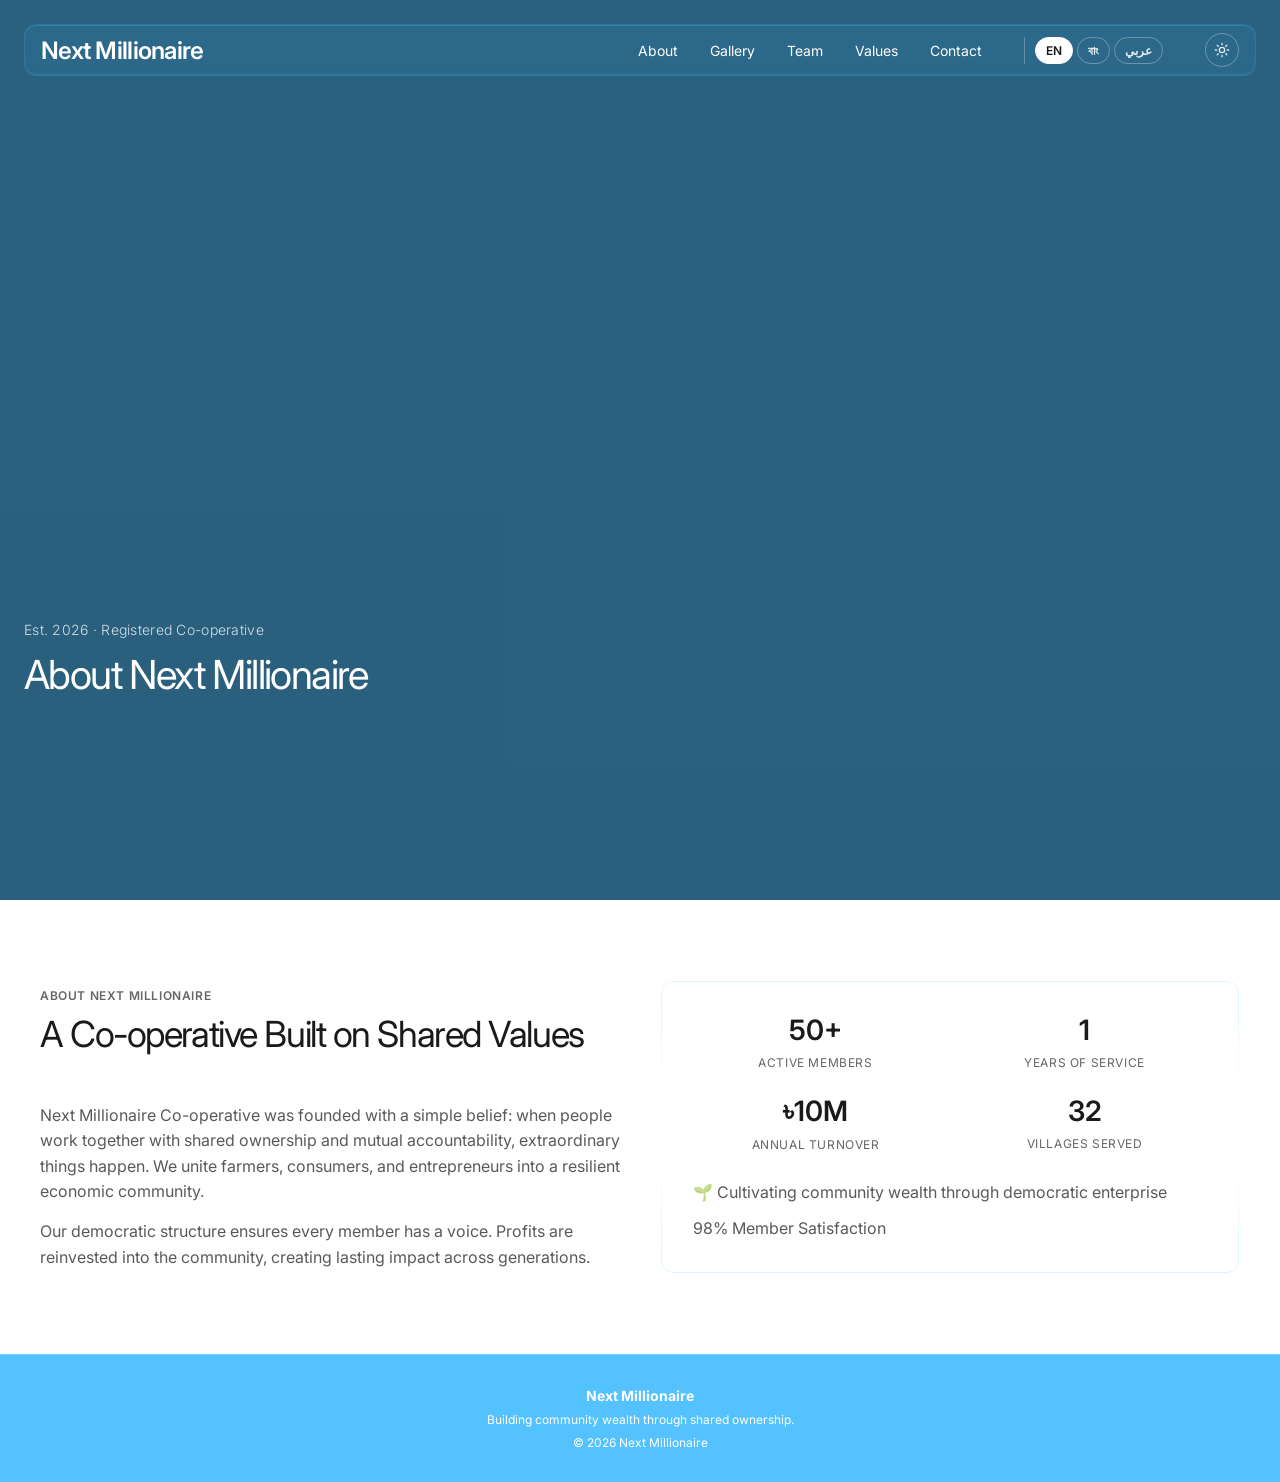
==== commit 6ce3940a: "Add files via upload" ====
--- a/about.html
+++ b/about.html
@@ -2,6 +2,7 @@
 <!DOCTYPE html>
 <html lang="en">
 <head>
+<script>(function(){try{var t=localStorage.getItem('nm-theme')||((window.matchMedia&&window.matchMedia('(prefers-color-scheme: dark)').matches)?'dark':'light');document.documentElement.setAttribute('data-theme',t);}catch(e){}})();</script>
   <meta charset="UTF-8" />
   <meta name="viewport" content="width=device-width, initial-scale=1.0" />
   <title>Next Millionaire | About</title>
@@ -718,6 +719,70 @@
     html[dir="rtl"] .contact-item,
     html[dir="rtl"] .glass-card { text-align: right; }
     html[dir="rtl"] .fleet-info { flex-direction: row-reverse; }
+  
+    /* ============ Theme Toggle Button ============ */
+    .theme-toggle {
+      display: flex;
+      align-items: center;
+      justify-content: center;
+      width: 34px;
+      height: 34px;
+      margin-left: 10px;
+      border: 1px solid rgba(255, 255, 255, 0.3);
+      border-radius: 999px;
+      background: transparent;
+      color: rgba(255, 255, 255, 0.85);
+      cursor: pointer;
+      transition: all 0.25s ease;
+      flex-shrink: 0;
+    }
+    .theme-toggle:hover { border-color: #fff; color: #fff; }
+    .theme-toggle svg { width: 16px; height: 16px; display: block; pointer-events: none; }
+    .theme-toggle .icon-moon { display: none; }
+    html[data-theme="dark"] .theme-toggle .icon-sun { display: none; }
+    html[data-theme="dark"] .theme-toggle .icon-moon { display: block; }
+    .mobile-menu .theme-toggle { margin: 12px 24px 0; }
+    html[dir="rtl"] .theme-toggle { margin-left: 0; margin-right: 10px; }
+    html[dir="rtl"] .mobile-menu .theme-toggle { margin: 12px 24px 0; }
+
+    /* ============ Dark Theme Palette ============ */
+    html[data-theme="dark"] body { background: #0d0f13; color: #e7e7e7; }
+    html[data-theme="dark"] .mobile-menu { background: rgba(20, 22, 28, 0.55); }
+    html[data-theme="dark"] .content-section { background: #0d0f13; color: #e7e7e7; }
+    html[data-theme="dark"] .section-label { color: rgba(255, 255, 255, 0.55); }
+    html[data-theme="dark"] .section-title { color: #f5f5f5; }
+    html[data-theme="dark"] .muted { color: rgba(255, 255, 255, 0.62); }
+    html[data-theme="dark"] .stat-label { color: rgba(255, 255, 255, 0.55); }
+    html[data-theme="dark"] .stat-num { color: #f5f5f5; }
+    html[data-theme="dark"] .glass-card { background: rgba(255, 255, 255, 0.04); border-color: rgba(255, 255, 255, 0.1); }
+    html[data-theme="dark"] .glass-card::before { display: none; }
+    html[data-theme="dark"] .member-card,
+    html[data-theme="dark"] .gallery-card,
+    html[data-theme="dark"] .value-card,
+    html[data-theme="dark"] .contact-item {
+      background: rgba(255, 255, 255, 0.035);
+      border-color: rgba(255, 255, 255, 0.1);
+    }
+    html[data-theme="dark"] .member-card:hover,
+    html[data-theme="dark"] .gallery-card:hover,
+    html[data-theme="dark"] .value-card:hover {
+      background: rgba(255, 255, 255, 0.06);
+      border-color: #54C2FE;
+    }
+    html[data-theme="dark"] #management .member-card,
+    html[data-theme="dark"] #management .member-card:hover { background: rgba(255, 255, 255, 0.035); border-color: rgba(255, 255, 255, 0.1); }
+    html[data-theme="dark"] #management .member-card:hover { border-color: #54C2FE; }
+    html[data-theme="dark"] .member-name,
+    html[data-theme="dark"] #management .member-name,
+    html[data-theme="dark"] .gallery-title,
+    html[data-theme="dark"] .value-title { color: #f5f5f5; }
+    html[data-theme="dark"] .member-role,
+    html[data-theme="dark"] #management .member-role { color: rgba(255, 255, 255, 0.55); }
+    html[data-theme="dark"] #management .muted { color: rgba(255, 255, 255, 0.62); }
+    html[data-theme="dark"] .fleet-card,
+    html[data-theme="dark"] .driver-step { background: rgba(255, 255, 255, 0.04); border-color: rgba(255, 255, 255, 0.1); }
+    html[data-theme="dark"] .fleet-status { color: rgba(255, 255, 255, 0.7); }
+
   </style>
 </head>
 <body>
@@ -737,7 +802,7 @@
             <a href="team.html" data-i18n="nav.team">Team</a>
             <a href="values.html" data-i18n="nav.values">Values</a>
             <a href="contact.html" data-i18n="nav.contact">Contact</a>
-            <div class="lang-switch"><button data-lang-btn="en" class="active">EN</button><button data-lang-btn="bn">বাং</button><button data-lang-btn="ar">عربي</button></div>
+            <div class="lang-switch"><button data-lang-btn="en" class="active">EN</button><button data-lang-btn="bn">বাং</button><button data-lang-btn="ar">عربي</button></div><button class="theme-toggle" type="button" aria-label="Toggle dark mode" title="Toggle dark mode"><svg class="icon-sun" viewBox="0 0 24 24" fill="none" stroke="currentColor" stroke-width="2" stroke-linecap="round" stroke-linejoin="round"><circle cx="12" cy="12" r="4"></circle><path d="M12 2v2M12 20v2M4.93 4.93l1.41 1.41M17.66 17.66l1.41 1.41M2 12h2M20 12h2M4.93 19.07l1.41-1.41M17.66 6.34l1.41-1.41"/></svg><svg class="icon-moon" viewBox="0 0 24 24" fill="none" stroke="currentColor" stroke-width="2" stroke-linecap="round" stroke-linejoin="round"><path d="M21 12.79A9 9 0 1 1 11.21 3 7 7 0 0 0 21 12.79z"/></svg></button>
           </div>
           <button class="hamburger" id="hamburgerBtn">
             <span></span><span></span><span></span>
@@ -749,7 +814,7 @@
           <a href="team.html" data-i18n="nav.team">Team</a>
           <a href="values.html" data-i18n="nav.values">Values</a>
           <a href="contact.html" data-i18n="nav.contact">Contact</a>
-          <div class="lang-switch"><button data-lang-btn="en" class="active">EN</button><button data-lang-btn="bn">বাং</button><button data-lang-btn="ar">عربي</button></div>
+          <div class="lang-switch"><button data-lang-btn="en" class="active">EN</button><button data-lang-btn="bn">বাং</button><button data-lang-btn="ar">عربي</button></div><button class="theme-toggle" type="button" aria-label="Toggle dark mode" title="Toggle dark mode"><svg class="icon-sun" viewBox="0 0 24 24" fill="none" stroke="currentColor" stroke-width="2" stroke-linecap="round" stroke-linejoin="round"><circle cx="12" cy="12" r="4"></circle><path d="M12 2v2M12 20v2M4.93 4.93l1.41 1.41M17.66 17.66l1.41 1.41M2 12h2M20 12h2M4.93 19.07l1.41-1.41M17.66 6.34l1.41-1.41"/></svg><svg class="icon-moon" viewBox="0 0 24 24" fill="none" stroke="currentColor" stroke-width="2" stroke-linecap="round" stroke-linejoin="round"><path d="M21 12.79A9 9 0 1 1 11.21 3 7 7 0 0 0 21 12.79z"/></svg></button>
         </div>
       </div>
       <div class="hero-bottom">
@@ -862,6 +927,7 @@
       }
     };
   </script>
+  <script src="js/theme-toggle.js"></script>
   <script src="js/i18n.js"></script>
 
   <script>
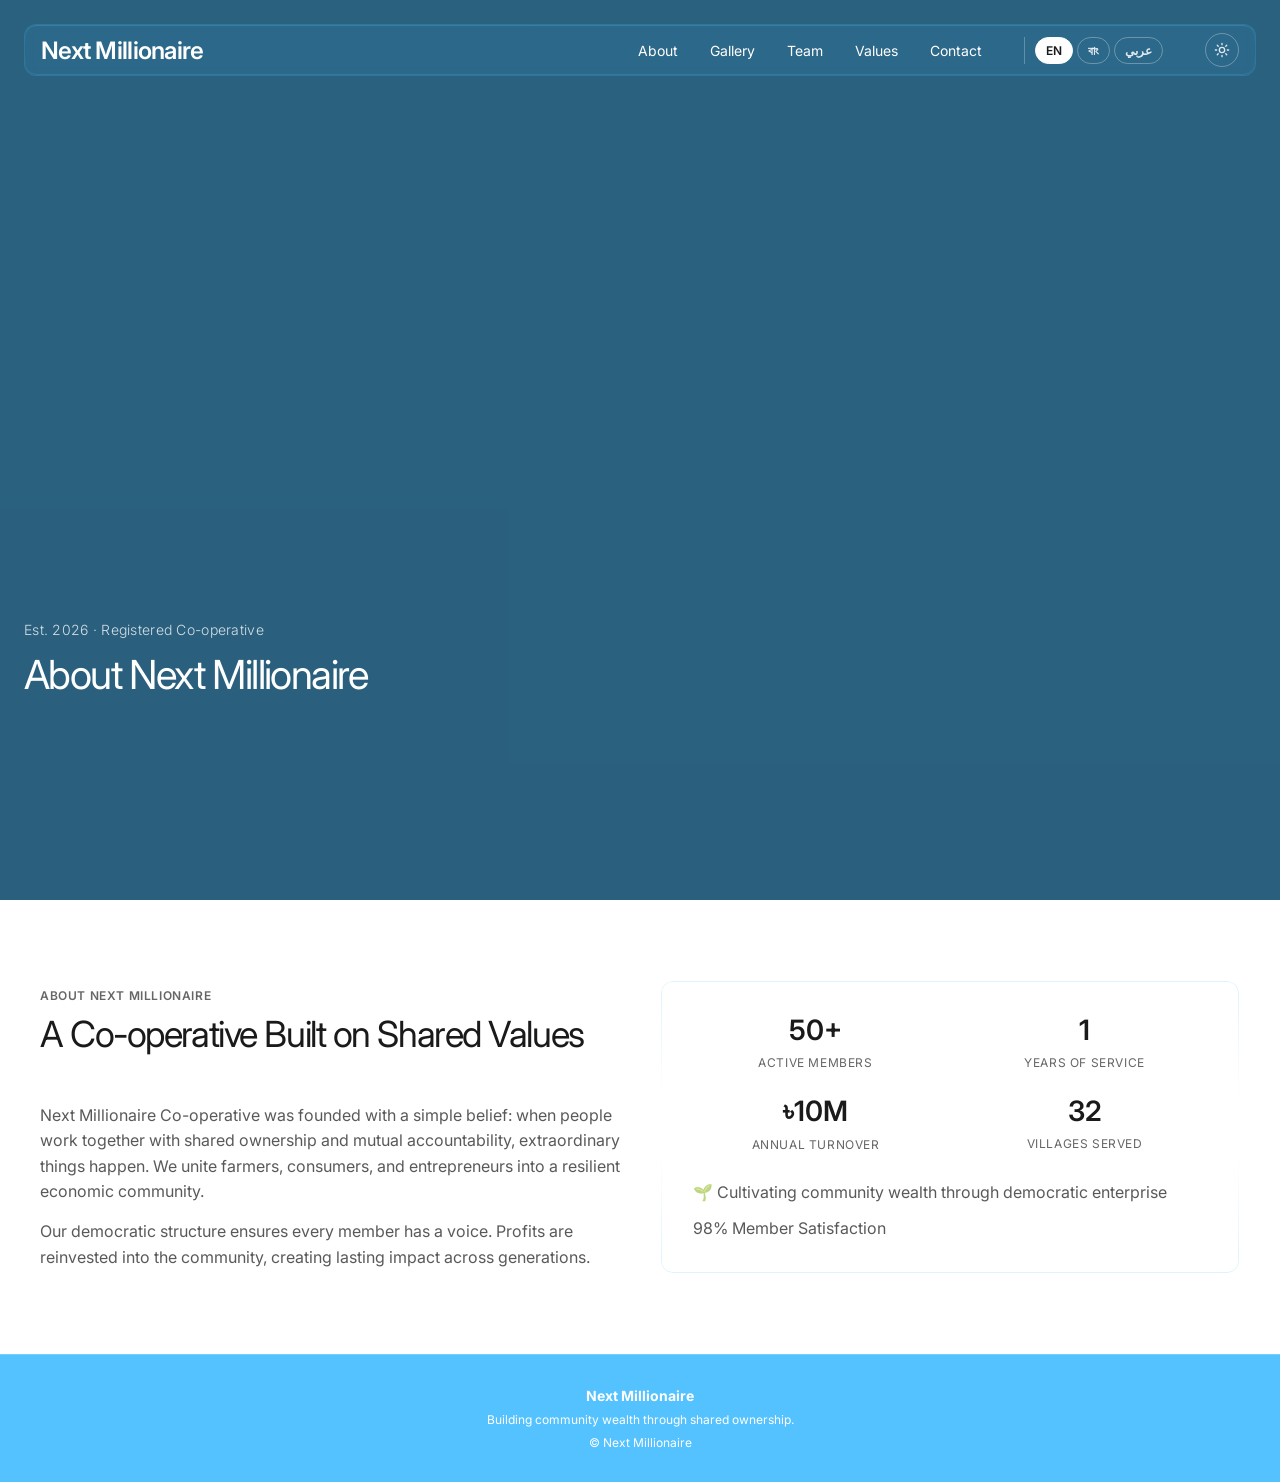
==== commit ca087953: "Separate HTML, CSS, and JS into different files - Created css/styles.css with all shared CSS from HT" ====
--- a/about.html
+++ b/about.html
@@ -1,944 +1,168 @@
-<!-- about.html -->
-<!DOCTYPE html>
-<html lang="en">
-<head>
-<script>(function(){try{var t=localStorage.getItem('nm-theme')||((window.matchMedia&&window.matchMedia('(prefers-color-scheme: dark)').matches)?'dark':'light');document.documentElement.setAttribute('data-theme',t);}catch(e){}})();</script>
-  <meta charset="UTF-8" />
-  <meta name="viewport" content="width=device-width, initial-scale=1.0" />
-  <title>Next Millionaire | About</title>
-
-  <!-- Favicons (same as original) -->
-  <link rel="icon" type="image/x-icon" href="images/favicon.ico">
-  <link rel="icon" type="image/png" sizes="16x16" href="images/favicon-16x16.png">
-  <link rel="icon" type="image/png" sizes="32x32" href="images/favicon-32x32.png">
-  <link rel="apple-touch-icon" sizes="180x180" href="images/apple-touch-icon.png">
-  <link rel="icon" type="image/png" sizes="192x192" href="images/android-chrome-192x192.png">
-  <link rel="icon" type="image/png" sizes="512x512" href="images/android-chrome-512x512.png">
-
-  <link rel="preconnect" href="https://fonts.googleapis.com">
-  <link rel="preconnect" href="https://fonts.gstatic.com" crossorigin>
-  <link href="https://fonts.googleapis.com/css2?family=Inter:wght@300;400;500;600&family=Hind+Siliguri:wght@400;500;600;700&family=Markazi+Text:wght@400;500;600;700&display=swap" rel="stylesheet">
-
-  <style>
-    /* Entire CSS copied verbatim from the uploaded index.html to preserve design */
-    * { margin: 0; padding: 0; box-sizing: border-box; }
-    html { scroll-behavior: smooth; }
-    body {
-      font-family: 'Inter', sans-serif;
-      background: #fff;
-      color: #1a1a1a;
-      overflow-x: hidden;
-      -webkit-font-smoothing: antialiased;
-      -moz-osx-font-smoothing: grayscale;
-    }
-    a { color: inherit; text-decoration: none; }
-
-    .liquid-glass {
-      background: rgba(84, 194, 254, 0.08);
-      background-blend-mode: luminosity;
-      backdrop-filter: blur(4px);
-      -webkit-backdrop-filter: blur(4px);
-      border: 1px solid rgba(84, 194, 254, 0.15);
-      box-shadow: inset 0 1px 1px rgba(84, 194, 254, 0.1);
-      position: relative;
-      overflow: hidden;
-    }
-    .liquid-glass::before {
-      content: '';
-      position: absolute;
-      inset: 0;
-      border-radius: inherit;
-      padding: 1.4px;
-      background: linear-gradient(180deg,
-        rgba(84,194,254,0.2) 0%, rgba(84,194,254,0.1) 20%,
-        rgba(84,194,254,0) 40%, rgba(84,194,254,0) 60%,
-        rgba(84,194,254,0.1) 80%, rgba(84,194,254,0.2) 100%);
-      -webkit-mask: linear-gradient(#fff 0 0) content-box, linear-gradient(#fff 0 0);
-      -webkit-mask-composite: xor;
-      mask-composite: exclude;
-      pointer-events: none;
-    }
-    .content-section:nth-of-type(n+2):nth-of-type(even) .liquid-glass {
-      background: rgba(255, 255, 255, 0.12);
-      border-color: rgba(255, 255, 255, 0.2);
-      box-shadow: inset 0 1px 1px rgba(255, 255, 255, 0.1);
-    }
-
-    .hero {
-      position: relative;
-      min-height: 60vh;
-      overflow: hidden;
-      background: #54C2FE;
-    }
-    .bg-video {
-      position: absolute;
-      inset: 0;
-      width: 100%;
-      height: 100%;
-      object-fit: cover;
-      z-index: 0;
-      display: block;
-    }
-    .hero-content {
-      position: relative;
-      z-index: 2;
-      min-height: 100vh;
-      display: flex;
-      flex-direction: column;
-      color: #fff;
-    }
-    .nav-wrap { padding: 24px 24px 0; }
-    .navbar {
-      display: flex;
-      align-items: center;
-      justify-content: space-between;
-      padding: 8px 16px;
-      border-radius: 12px;
-    }
-    .logo {
-      font-size: 24px;
-      font-weight: 600;
-      letter-spacing: -0.03em;
-      white-space: nowrap;
-    }
-    .nav-links {
-      display: flex;
-      align-items: center;
-      gap: 32px;
-      font-size: 14px;
-    }
-    .nav-links a { transition: color 0.3s ease; }
-    .nav-links a:hover { color: rgba(255, 255, 255, 0.7); }
-
-    .hamburger {
-      display: none;
-      flex-direction: column;
-      cursor: pointer;
-      background: none;
-      border: none;
-      padding: 0;
-      gap: 6px;
-    }
-    .hamburger span {
-      width: 24px;
-      height: 2px;
-      background: #fff;
-      border-radius: 2px;
-      transition: all 0.3s ease;
-    }
-    .hamburger.active span:nth-child(1) {
-      transform: translateY(8px) rotate(45deg);
-    }
-    .hamburger.active span:nth-child(2) {
-      opacity: 0;
-    }
-    .hamburger.active span:nth-child(3) {
-      transform: translateY(-8px) rotate(-45deg);
-    }
-
-    .mobile-menu {
-      display: none;
-      position: fixed;
-      top: 70px;
-      right: 16px;
-      background: rgba(255, 255, 255, 0.08);
-      background-blend-mode: screen;
-      backdrop-filter: blur(20px);
-      -webkit-backdrop-filter: blur(20px);
-      border: 1px solid rgba(255, 255, 255, 0.2);
-      border-radius: 16px;
-      padding: 16px 0;
-      min-width: 200px;
-      z-index: 1000;
-      box-shadow:
-        0 8px 32px rgba(0, 0, 0, 0.3),
-        inset 0 1px 1px rgba(255, 255, 255, 0.2);
-      overflow: hidden;
-    }
-    .mobile-menu::before {
-      content: '';
-      position: absolute;
-      inset: 0;
-      border-radius: 16px;
-      padding: 1.4px;
-      background: linear-gradient(135deg,
-        rgba(255,255,255,0.4) 0%,
-        rgba(255,255,255,0.1) 30%,
-        rgba(255,255,255,0.05) 50%,
-        rgba(255,255,255,0.1) 70%,
-        rgba(255,255,255,0.3) 100%);
-      -webkit-mask: linear-gradient(#fff 0 0) content-box, linear-gradient(#fff 0 0);
-      -webkit-mask-composite: xor;
-      mask-composite: exclude;
-      pointer-events: none;
-      z-index: 0;
-    }
-    .mobile-menu.active {
-      display: flex;
-      flex-direction: column;
-    }
-    .mobile-menu a {
-      padding: 12px 24px;
-      font-size: 14px;
-      transition: all 0.3s ease;
-      border-left: 3px solid transparent;
-      position: relative;
-      z-index: 1;
-    }
-    .mobile-menu a:hover {
-      background: rgba(255, 255, 255, 0.12);
-      border-left-color: #667eea;
-      color: #fff;
-      backdrop-filter: blur(5px);
-    }
-
-    .hero-bottom {
-      flex: 1;
-      display: flex;
-      flex-direction: column;
-      justify-content: flex-end;
-      padding: 0 24px 48px;
-    }
-    .hero-grid {
-      display: grid;
-      grid-template-columns: 1fr;
-      align-items: end;
-      gap: 32px;
-    }
-    .eyebrow {
-      display: inline-block;
-      margin-bottom: 16px;
-      color: rgba(255, 255, 255, 0.8);
-      font-size: 14px;
-      font-weight: 300;
-      letter-spacing: 0.02em;
-    }
-    h1 {
-      font-size: 40px;
-      line-height: 1.05;
-      font-weight: 400;
-      letter-spacing: -0.04em;
-      margin-bottom: 16px;
-    }
-    .char {
-      display: inline-block;
-      opacity: 0;
-      transform: translateX(-18px);
-      transition: opacity 500ms ease-out, transform 500ms ease-out;
-    }
-    .subheading {
-      color: rgba(255, 255, 255, 0.85);
-      font-size: 16px;
-      line-height: 1.6;
-      margin-bottom: 20px;
-      max-width: 620px;
-      opacity: 0;
-      transition: opacity 1000ms ease;
-    }
-    .buttons {
-      display: flex;
-      flex-wrap: wrap;
-      gap: 16px;
-      opacity: 0;
-      transition: opacity 1000ms ease;
-    }
-    .buttons.show { opacity: 1; }
-    .btn-primary, .btn-secondary {
-      padding: 12px 28px;
-      border-radius: 8px;
-      font-size: 14px;
-      font-weight: 500;
-      display: inline-block;
-      transition: all 0.3s ease;
-      cursor: pointer;
-    }
-    .btn-primary {
-      background: #fff;
-      color: #1a1a1a;
-      border: 1px solid transparent;
-    }
-    .btn-primary:hover {
-      background: transparent;
-      color: #fff;
-      border-color: #fff;
-      transform: translateY(-2px);
-    }
-    .btn-secondary {
-      border: 1px solid rgba(255, 255, 255, 0.2);
-      color: #fff;
-    }
-    .btn-secondary:hover {
-      border-color: rgba(255, 255, 255, 0.4);
-      background: rgba(255, 255, 255, 0.05);
-    }
-
-    .tag-wrap {
-      opacity: 0;
-      transition: opacity 1000ms ease;
-    }
-    .tag-wrap.show { opacity: 1; }
-    .tag {
-      display: inline-block;
-      padding: 8px 16px;
-      border-radius: 20px;
-      font-size: 12px;
-      font-weight: 500;
-      letter-spacing: 0.05em;
-      text-transform: uppercase;
-    }
-
-    .subheading.show { opacity: 1; }
-
-    .content-section {
-      padding: 80px 24px;
-      background: #fff;
-      color: #1a1a1a;
-    }
-    .section-label {
-      display: inline-block;
-      color: rgba(0, 0, 0, 0.6);
-      font-size: 12px;
-      font-weight: 600;
-      letter-spacing: 0.05em;
-      text-transform: uppercase;
-      margin-bottom: 12px;
-    }
-    .section-title {
-      font-size: 36px;
-      font-weight: 400;
-      letter-spacing: -0.04em;
-      line-height: 1.1;
-      max-width: 600px;
-      color: #1a1a1a;
-    }
-    .muted {
-      color: rgba(0, 0, 0, 0.65);
-      line-height: 1.6;
-    }
-    #values {
-      padding-top: 40px;
-    }
-    .container {
-      max-width: 1200px;
-      margin: 0 auto;
-    }
-    .section-head { margin-bottom: 48px; }
-
-    .about-grid {
-      display: grid;
-      grid-template-columns: 1fr 1fr;
-      gap: 40px;
-      align-items: center;
-    }
-    .glass-card {
-      padding: 32px;
-      border-radius: 12px;
-    }
-    .stats-grid {
-      display: grid;
-      grid-template-columns: 1fr 1fr;
-      gap: 24px;
-      margin-bottom: 24px;
-    }
-    .stat {
-      text-align: center;
-    }
-    .stat-num {
-      font-size: 28px;
-      font-weight: 600;
-      display: block;
-      margin-bottom: 8px;
-    }
-    .stat-label {
-      font-size: 12px;
-      color: #666;
-      text-transform: uppercase;
-      letter-spacing: 0.05em;
-    }
-
-    .team-grid {
-      display: grid;
-      grid-template-columns: repeat(3, 1fr);
-      gap: 32px;
-    }
-    .member-card {
-      background: #f8f9fa;
-      padding: 36px;
-      border-radius: 16px;
-      border: 1px solid #e0e0e0;
-      transition: all 0.3s ease;
-    }
-    .member-card:hover {
-      background: #fff;
-      border-color: #54C2FE;
-      transform: translateY(-4px);
-      box-shadow: 0 8px 24px rgba(84, 194, 254, 0.15);
-    }
-    #management .member-card {
-      background: #fff;
-      border-color: #e0e0e0;
-    }
-    #management .member-card:hover {
-      background: #fff;
-      border-color: #54C2FE;
-    }
-    .avatar {
-      width: 68px;
-      height: 68px;
-      border-radius: 50%;
-      background: linear-gradient(135deg, #54C2FE 0%, #3DB3F5 100%);
-      display: flex;
-      align-items: center;
-      justify-content: center;
-      font-weight: 600;
-      font-size: 22px;
-      color: #fff;
-      margin-bottom: 20px;
-      overflow: hidden;
-      position: relative;
-    }
-    .avatar img {
-      width: 100%;
-      height: 100%;
-      object-fit: cover;
-      position: absolute;
-      top: 0;
-      left: 0;
-      border-radius: 50%;
-    }
-    .member-name {
-      font-size: 20px;
-      font-weight: 600;
-      margin-bottom: 6px;
-    }
-    .member-role {
-      font-size: 13px;
-      color: #000;
-      text-transform: uppercase;
-      letter-spacing: 0.05em;
-      margin-bottom: 14px;
-    }
-    #management .member-role {
-      color: #000;
-    }
-    #management .member-name {
-      color: #1a1a1a;
-    }
-    #management .muted {
-      color: #555;
-    }
-    .member-contact {
-      font-size: 12px;
-      color: #54C2FE;
-      margin-top: 12px;
-      word-break: break-word;
-    }
-    #management .member-contact {
-      color: #54C2FE;
-    }
-
-    .gallery-grid {
-      display: grid;
-      grid-template-columns: repeat(auto-fit, minmax(320px, 1fr));
-      gap: 24px;
-    }
-    .gallery-card, .value-card {
-      background: #f8f9fa;
-      padding: 32px;
-      border-radius: 12px;
-      border: 1px solid #e0e0e0;
-      transition: all 0.3s ease;
-    }
-    .gallery-card:hover, .value-card:hover {
-      background: #fff;
-      border-color: #54C2FE;
-      transform: translateY(-4px);
-      box-shadow: 0 8px 24px rgba(84, 194, 254, 0.15);
-    }
-    .icon {
-      font-size: 40px;
-      margin-bottom: 16px;
-      display: block;
-    }
-    .value-card .icon {
-      font-size: 48px;
-      margin-bottom: 20px;
-    }
-    .gallery-title, .value-title {
-      font-size: 16px;
-      font-weight: 600;
-      margin-bottom: 12px;
-      color: inherit;
-    }
-    .value-title {
-      font-size: 18px;
-      font-weight: 700;
-      margin-bottom: 12px;
-      color: inherit;
-    }
-    .content-section:nth-of-type(5) .value-card {
-      color: #1a1a1a;
-    }
-    .content-section:nth-of-type(5) .value-card .muted {
-      color: #555;
-    }
-    .content-section:nth-of-type(5) .value-title {
-      color: #1a1a1a;
-    }
-
-    #values .section-label {
-      color: rgba(0, 0, 0, 0.6);
-    }
-    #values .section-title {
-      color: #1a1a1a;
-    }
-    #values .muted {
-      color: rgba(0, 0, 0, 0.65);
-    }
-    #values .gallery-title,
-    #values .value-title {
-      color: #1a1a1a;
-    }
-
-    #contact .section-label {
-      color: rgba(255, 255, 255, 0.8);
-    }
-    #contact .section-title {
-      color: #fff;
-    }
-    #contact .muted {
-      color: rgba(255, 255, 255, 0.85);
-    }
-    #contact .contact-label {
-      color: rgba(255, 255, 255, 0.75);
-    }
-    #contact .contact-value {
-      color: #fff;
-    }
-    #contact .contact-item {
-      background: rgba(255, 255, 255, 0.12);
-      border-color: rgba(255, 255, 255, 0.2);
-    }
-    #contact .btn-primary {
-      background: #fff;
-      color: #1a1a1a;
-      border-color: transparent;
-    }
-    #contact .btn-primary:hover {
-      background: transparent;
-      color: #fff;
-      border-color: #fff;
-    }
-
-    .values-grid {
-      display: grid;
-      grid-template-columns: repeat(auto-fit, minmax(280px, 1fr));
-      gap: 20px;
-      max-width: 100%;
-    }
-    .value-card {
-      background: #f5f5f5;
-      padding: 32px;
-      border-radius: 16px;
-      border: 1px solid #e0e0e0;
-      transition: all 0.3s ease;
-      display: flex;
-      flex-direction: column;
-    }
-    .value-card:hover {
-      background: #fff;
-      border-color: #54C2FE;
-      transform: translateY(-4px);
-      box-shadow: 0 8px 24px rgba(84, 194, 254, 0.15);
-    }
-
-    .contact-grid {
-      display: grid;
-      grid-template-columns: repeat(auto-fit, minmax(280px, 1fr));
-      gap: 32px;
-      margin-bottom: 40px;
-    }
-    .contact-item {
-      background: #f8f9fa;
-      padding: 24px;
-      border-radius: 12px;
-      border: 1px solid #e0e0e0;
-    }
-    .contact-label {
-      font-size: 12px;
-      text-transform: uppercase;
-      letter-spacing: 0.05em;
-      margin-bottom: 8px;
-      display: block;
-    }
-    .contact-value {
-      font-size: 14px;
-      line-height: 1.6;
-    }
-
-    footer {
-      background: #54C2FE;
-      border-top: 1px solid rgba(255, 255, 255, 0.2);
-      padding: 32px 24px;
-      color: #fff;
-      text-align: center;
-    }
-    .footer-inner {
-      max-width: 1200px;
-      margin: 0 auto;
-      display: flex;
-      flex-direction: column;
-      gap: 8px;
-      font-size: 12px;
-    }
-    .footer-inner strong { font-size: 14px; }
-
-    @media (max-width: 1024px) {
-      .team-grid {
-        grid-template-columns: repeat(2, 1fr);
-        gap: 24px;
-      }
-      .gallery-grid {
-        grid-template-columns: repeat(2, 1fr);
-      }
-      .values-grid {
-        grid-template-columns: repeat(2, 1fr);
-      }
-    }
-
-    @media (max-width: 768px) {
-      h1 { font-size: 32px; }
-      .section-title { font-size: 26px; }
-      .logo { font-size: 18px; }
-      .nav-links { display: none; }
-      .hamburger { display: flex; }
-      .content-section { padding: 60px 16px; }
-      .section-head { margin-bottom: 32px; }
-      .about-grid { grid-template-columns: 1fr; gap: 24px; }
-      .stats-grid { grid-template-columns: 1fr 1fr; gap: 16px; }
-      .glass-card { padding: 24px; }
-      .team-grid {
-        grid-template-columns: 1fr;
-        gap: 20px;
-      }
-      .member-card {
-        padding: 24px;
-        border-radius: 12px;
-      }
-      .avatar {
-        width: 52px;
-        height: 52px;
-        font-size: 17px;
-        margin-bottom: 14px;
-      }
-      .member-name { font-size: 17px; }
-      .member-role { font-size: 12px; }
-      .gallery-grid { grid-template-columns: 1fr; gap: 16px; }
-      .gallery-card { padding: 24px; }
-      .values-grid { grid-template-columns: 1fr; gap: 16px; }
-      .value-card { padding: 24px; }
-      .value-title { font-size: 16px; }
-      .value-card .icon { font-size: 36px; margin-bottom: 14px; }
-      .contact-grid { grid-template-columns: 1fr; gap: 16px; }
-      .contact-item { padding: 20px; }
-      .buttons { flex-direction: column; gap: 12px; }
-      .btn-primary, .btn-secondary { text-align: center; }
-      .footer-inner { font-size: 11px; text-align: center; }
-    }
-
-    @media (max-width: 480px) {
-      h1 { font-size: 28px; }
-      .section-title { font-size: 22px; }
-      .content-section { padding: 48px 14px; }
-      .stats-grid { grid-template-columns: 1fr 1fr; }
-      .stat-num { font-size: 22px; }
-      .member-card { padding: 20px; }
-      .member-name { font-size: 16px; }
-    }
+<!-- about.html -->
+<!DOCTYPE html>
+<html lang="en">
+<head>
+<script src="js/theme-init.js"></script><meta charset="UTF-8" />
+  <meta name="viewport" content="width=device-width, initial-scale=1.0" />
+  <title>Next Millionaire | About</title>
+
+  <!-- Favicons (same as original) -->
+  <link rel="icon" type="image/x-icon" href="images/favicon.ico">
+  <link rel="icon" type="image/png" sizes="16x16" href="images/favicon-16x16.png">
+  <link rel="icon" type="image/png" sizes="32x32" href="images/favicon-32x32.png">
+  <link rel="apple-touch-icon" sizes="180x180" href="images/apple-touch-icon.png">
+  <link rel="icon" type="image/png" sizes="192x192" href="images/android-chrome-192x192.png">
+  <link rel="icon" type="image/png" sizes="512x512" href="images/android-chrome-512x512.png">
+
+  <link rel="preconnect" href="https://fonts.googleapis.com">
+  <link rel="preconnect" href="https://fonts.gstatic.com" crossorigin>
+  <link href="https://fonts.googleapis.com/css2?family=Inter:wght@300;400;500;600&family=Hind+Siliguri:wght@400;500;600;700&family=Markazi+Text:wght@400;500;600;700&display=swap" rel="stylesheet">
+
   
-    /* ============ Language switcher & i18n ============ */
-    .lang-switch {
-      display: flex;
-      align-items: center;
-      gap: 4px;
-      margin-left: 10px;
-      padding-left: 10px;
-      border-left: 1px solid rgba(255, 255, 255, 0.25);
-    }
-    .lang-switch button {
-      background: transparent;
-      border: 1px solid rgba(255, 255, 255, 0.3);
-      color: rgba(255, 255, 255, 0.85);
-      font-size: 12px;
-      font-weight: 600;
-      padding: 5px 10px;
-      border-radius: 999px;
-      cursor: pointer;
-      transition: all 0.25s ease;
-      font-family: 'Inter', sans-serif;
-    }
-    .lang-switch button:hover {
-      border-color: #fff;
-      color: #fff;
-    }
-    .lang-switch button.active {
-      background: #fff;
-      color: #1a1a1a;
-      border-color: #fff;
-    }
-    .mobile-menu .lang-switch {
-      margin: 12px 24px 4px;
-      padding-left: 0;
-      padding-top: 16px;
-      border-left: none;
-      border-top: 1px solid rgba(255, 255, 255, 0.15);
-    }
+  <link rel="stylesheet" href="css/styles.css">
+</head>
+<body>
+  <!-- Hero (keeps same visual) -->
+  <section class="hero">
+    <video class="bg-video" autoplay muted loop playsinline>
+      <source src="https://d8j0ntlcm91z4.cloudfront.net/user_38xzZboKViGWJOttwIXH07lWA1P/hf_20260403_050628_c4e32401-fab4-4a27-b7a8-6e9291cd5959.mp4" type="video/mp4">
+    </video>
+    <div style="position: absolute; inset: 0; background: rgba(0, 0, 0, 0.5); z-index: 1;"></div>
+    <div class="hero-content">
+      <div class="nav-wrap">
+        <nav class="navbar liquid-glass">
+          <a href="index.html" class="logo">Next Millionaire</a>
+          <div class="nav-links">
+            <a href="about.html" data-i18n="nav.about">About</a>
+            <a href="gallery.html" data-i18n="nav.gallery">Gallery</a>
+            <a href="team.html" data-i18n="nav.team">Team</a>
+            <a href="values.html" data-i18n="nav.values">Values</a>
+            <a href="contact.html" data-i18n="nav.contact">Contact</a>
+            <div class="lang-switch"><button data-lang-btn="en" class="active">EN</button><button data-lang-btn="bn">বাং</button><button data-lang-btn="ar">عربي</button></div><button class="theme-toggle" type="button" aria-label="Toggle dark mode" title="Toggle dark mode"><svg class="icon-sun" viewBox="0 0 24 24" fill="none" stroke="currentColor" stroke-width="2" stroke-linecap="round" stroke-linejoin="round"><circle cx="12" cy="12" r="4"></circle><path d="M12 2v2M12 20v2M4.93 4.93l1.41 1.41M17.66 17.66l1.41 1.41M2 12h2M20 12h2M4.93 19.07l1.41-1.41M17.66 6.34l1.41-1.41"/></svg><svg class="icon-moon" viewBox="0 0 24 24" fill="none" stroke="currentColor" stroke-width="2" stroke-linecap="round" stroke-linejoin="round"><path d="M21 12.79A9 9 0 1 1 11.21 3 7 7 0 0 0 21 12.79z"/></svg></button>
+          </div>
+          <button class="hamburger" id="hamburgerBtn">
+            <span></span><span></span><span></span>
+          </button>
+        </nav>
+        <div class="mobile-menu" id="mobileMenu">
+          <a href="about.html" data-i18n="nav.about">About</a>
+          <a href="gallery.html" data-i18n="nav.gallery">Gallery</a>
+          <a href="team.html" data-i18n="nav.team">Team</a>
+          <a href="values.html" data-i18n="nav.values">Values</a>
+          <a href="contact.html" data-i18n="nav.contact">Contact</a>
+          <div class="lang-switch"><button data-lang-btn="en" class="active">EN</button><button data-lang-btn="bn">বাং</button><button data-lang-btn="ar">عربي</button></div><button class="theme-toggle" type="button" aria-label="Toggle dark mode" title="Toggle dark mode"><svg class="icon-sun" viewBox="0 0 24 24" fill="none" stroke="currentColor" stroke-width="2" stroke-linecap="round" stroke-linejoin="round"><circle cx="12" cy="12" r="4"></circle><path d="M12 2v2M12 20v2M4.93 4.93l1.41 1.41M17.66 17.66l1.41 1.41M2 12h2M20 12h2M4.93 19.07l1.41-1.41M17.66 6.34l1.41-1.41"/></svg><svg class="icon-moon" viewBox="0 0 24 24" fill="none" stroke="currentColor" stroke-width="2" stroke-linecap="round" stroke-linejoin="round"><path d="M21 12.79A9 9 0 1 1 11.21 3 7 7 0 0 0 21 12.79z"/></svg></button>
+        </div>
+      </div>
+      <div class="hero-bottom">
+        <div class="hero-grid">
+          <div>
+            <div class="eyebrow" data-i18n="hero.eyebrow">Est. 2026 · Registered Co-operative</div>
+            <h1 data-i18n="hero.title">About Next Millionaire</h1>
+            <p class="subheading" data-i18n="hero.subtitle">Next Millionaire Co-operative was founded with a simple belief: when people work together with shared ownership and mutual accountability, extraordinary things happen.</p>
+            <div class="buttons" id="buttons">
+              <a href="team.html" class="btn-primary" data-i18n="hero.btn1">Meet Our Team</a>
+              <a href="about.html" class="btn-secondary liquid-glass" data-i18n="hero.btn2">Our Story</a>
+            </div>
+          </div>
+        </div>
+      </div>
+    </div>
+  </section>
 
-    /* Bangla / Arabic type */
-    body.lang-bn { font-family: 'Hind Siliguri', 'Inter', sans-serif; }
-    body.lang-ar { font-family: 'Markazi Text', 'Inter', sans-serif; }
+  <!-- About content (complete, same design and structure) -->
+  <section class="content-section" id="about">
+    <div class="container about-grid">
+      <div>
+        <div class="section-head">
+          <p class="section-label" data-i18n="about.label">About Next Millionaire</p>
+          <h2 class="section-title" data-i18n="about.title">A Co-operative Built on Shared Values</h2>
+        </div>
+        <p class="muted" data-i18n="about.para1">Next Millionaire Co-operative was founded with a simple belief: when people work together with shared ownership and mutual accountability, extraordinary things happen. We unite farmers, consumers, and entrepreneurs into a resilient economic community.</p>
+        <p class="muted" style="margin-top:14px;" data-i18n="about.para2">Our democratic structure ensures every member has a voice. Profits are reinvested into the community, creating lasting impact across generations.</p>
+      </div>
+      <div class="glass-card liquid-glass">
+        <div class="stats-grid">
+          <div class="stat"><div class="stat-num">50+</div><div class="stat-label" data-i18n="stat.members">Active Members</div></div>
+          <div class="stat"><div class="stat-num">1</div><div class="stat-label" data-i18n="stat.years">Years of Service</div></div>
+          <div class="stat"><div class="stat-num">৳10M</div><div class="stat-label" data-i18n="stat.turnover">Annual Turnover</div></div>
+          <div class="stat"><div class="stat-num">32</div><div class="stat-label" data-i18n="stat.villages">Villages Served</div></div>
+        </div>
+        <p class="muted" style="margin-top:28px;" data-i18n="about.tagline1">🌱 Cultivating community wealth through democratic enterprise</p>
+        <p class="muted" style="margin-top:10px;" data-i18n="about.tagline2">98% Member Satisfaction</p>
+      </div>
+    </div>
+  </section>
 
-    /* RTL adjustments (Arabic) */
-    html[dir="rtl"] .lang-switch {
-      margin-left: 0;
-      margin-right: 10px;
-      padding-left: 0;
-      padding-right: 10px;
-      border-left: none;
-      border-right: 1px solid rgba(255, 255, 255, 0.25);
-    }
-    html[dir="rtl"] .mobile-menu a { border-left: none; border-right: 3px solid transparent; }
-    html[dir="rtl"] .mobile-menu a:hover { border-left-color: transparent; border-right-color: #667eea; }
-    html[dir="rtl"] .eyebrow,
-    html[dir="rtl"] .section-head,
-    html[dir="rtl"] .fleet-head { text-align: right; }
-    html[dir="rtl"] .driver-step,
-    html[dir="rtl"] .value-card,
-    html[dir="rtl"] .gallery-card,
-    html[dir="rtl"] .member-card,
-    html[dir="rtl"] .contact-item,
-    html[dir="rtl"] .glass-card { text-align: right; }
-    html[dir="rtl"] .fleet-info { flex-direction: row-reverse; }
-  
-    /* ============ Theme Toggle Button ============ */
-    .theme-toggle {
-      display: flex;
-      align-items: center;
-      justify-content: center;
-      width: 34px;
-      height: 34px;
-      margin-left: 10px;
-      border: 1px solid rgba(255, 255, 255, 0.3);
-      border-radius: 999px;
-      background: transparent;
-      color: rgba(255, 255, 255, 0.85);
-      cursor: pointer;
-      transition: all 0.25s ease;
-      flex-shrink: 0;
-    }
-    .theme-toggle:hover { border-color: #fff; color: #fff; }
-    .theme-toggle svg { width: 16px; height: 16px; display: block; pointer-events: none; }
-    .theme-toggle .icon-moon { display: none; }
-    html[data-theme="dark"] .theme-toggle .icon-sun { display: none; }
-    html[data-theme="dark"] .theme-toggle .icon-moon { display: block; }
-    .mobile-menu .theme-toggle { margin: 12px 24px 0; }
-    html[dir="rtl"] .theme-toggle { margin-left: 0; margin-right: 10px; }
-    html[dir="rtl"] .mobile-menu .theme-toggle { margin: 12px 24px 0; }
-
-    /* ============ Dark Theme Palette ============ */
-    html[data-theme="dark"] body { background: #0d0f13; color: #e7e7e7; }
-    html[data-theme="dark"] .mobile-menu { background: rgba(20, 22, 28, 0.55); }
-    html[data-theme="dark"] .content-section { background: #0d0f13; color: #e7e7e7; }
-    html[data-theme="dark"] .section-label { color: rgba(255, 255, 255, 0.55); }
-    html[data-theme="dark"] .section-title { color: #f5f5f5; }
-    html[data-theme="dark"] .muted { color: rgba(255, 255, 255, 0.62); }
-    html[data-theme="dark"] .stat-label { color: rgba(255, 255, 255, 0.55); }
-    html[data-theme="dark"] .stat-num { color: #f5f5f5; }
-    html[data-theme="dark"] .glass-card { background: rgba(255, 255, 255, 0.04); border-color: rgba(255, 255, 255, 0.1); }
-    html[data-theme="dark"] .glass-card::before { display: none; }
-    html[data-theme="dark"] .member-card,
-    html[data-theme="dark"] .gallery-card,
-    html[data-theme="dark"] .value-card,
-    html[data-theme="dark"] .contact-item {
-      background: rgba(255, 255, 255, 0.035);
-      border-color: rgba(255, 255, 255, 0.1);
-    }
-    html[data-theme="dark"] .member-card:hover,
-    html[data-theme="dark"] .gallery-card:hover,
-    html[data-theme="dark"] .value-card:hover {
-      background: rgba(255, 255, 255, 0.06);
-      border-color: #54C2FE;
-    }
-    html[data-theme="dark"] #management .member-card,
-    html[data-theme="dark"] #management .member-card:hover { background: rgba(255, 255, 255, 0.035); border-color: rgba(255, 255, 255, 0.1); }
-    html[data-theme="dark"] #management .member-card:hover { border-color: #54C2FE; }
-    html[data-theme="dark"] .member-name,
-    html[data-theme="dark"] #management .member-name,
-    html[data-theme="dark"] .gallery-title,
-    html[data-theme="dark"] .value-title { color: #f5f5f5; }
-    html[data-theme="dark"] .member-role,
-    html[data-theme="dark"] #management .member-role { color: rgba(255, 255, 255, 0.55); }
-    html[data-theme="dark"] #management .muted { color: rgba(255, 255, 255, 0.62); }
-    html[data-theme="dark"] .fleet-card,
-    html[data-theme="dark"] .driver-step { background: rgba(255, 255, 255, 0.04); border-color: rgba(255, 255, 255, 0.1); }
-    html[data-theme="dark"] .fleet-status { color: rgba(255, 255, 255, 0.7); }
-
-  </style>
-</head>
-<body>
-  <!-- Hero (keeps same visual) -->
-  <section class="hero">
-    <video class="bg-video" autoplay muted loop playsinline>
-      <source src="https://d8j0ntlcm91z4.cloudfront.net/user_38xzZboKViGWJOttwIXH07lWA1P/hf_20260403_050628_c4e32401-fab4-4a27-b7a8-6e9291cd5959.mp4" type="video/mp4">
-    </video>
-    <div style="position: absolute; inset: 0; background: rgba(0, 0, 0, 0.5); z-index: 1;"></div>
-    <div class="hero-content">
-      <div class="nav-wrap">
-        <nav class="navbar liquid-glass">
-          <a href="index.html" class="logo">Next Millionaire</a>
-          <div class="nav-links">
-            <a href="about.html" data-i18n="nav.about">About</a>
-            <a href="gallery.html" data-i18n="nav.gallery">Gallery</a>
-            <a href="team.html" data-i18n="nav.team">Team</a>
-            <a href="values.html" data-i18n="nav.values">Values</a>
-            <a href="contact.html" data-i18n="nav.contact">Contact</a>
-            <div class="lang-switch"><button data-lang-btn="en" class="active">EN</button><button data-lang-btn="bn">বাং</button><button data-lang-btn="ar">عربي</button></div><button class="theme-toggle" type="button" aria-label="Toggle dark mode" title="Toggle dark mode"><svg class="icon-sun" viewBox="0 0 24 24" fill="none" stroke="currentColor" stroke-width="2" stroke-linecap="round" stroke-linejoin="round"><circle cx="12" cy="12" r="4"></circle><path d="M12 2v2M12 20v2M4.93 4.93l1.41 1.41M17.66 17.66l1.41 1.41M2 12h2M20 12h2M4.93 19.07l1.41-1.41M17.66 6.34l1.41-1.41"/></svg><svg class="icon-moon" viewBox="0 0 24 24" fill="none" stroke="currentColor" stroke-width="2" stroke-linecap="round" stroke-linejoin="round"><path d="M21 12.79A9 9 0 1 1 11.21 3 7 7 0 0 0 21 12.79z"/></svg></button>
-          </div>
-          <button class="hamburger" id="hamburgerBtn">
-            <span></span><span></span><span></span>
-          </button>
-        </nav>
-        <div class="mobile-menu" id="mobileMenu">
-          <a href="about.html" data-i18n="nav.about">About</a>
-          <a href="gallery.html" data-i18n="nav.gallery">Gallery</a>
-          <a href="team.html" data-i18n="nav.team">Team</a>
-          <a href="values.html" data-i18n="nav.values">Values</a>
-          <a href="contact.html" data-i18n="nav.contact">Contact</a>
-          <div class="lang-switch"><button data-lang-btn="en" class="active">EN</button><button data-lang-btn="bn">বাং</button><button data-lang-btn="ar">عربي</button></div><button class="theme-toggle" type="button" aria-label="Toggle dark mode" title="Toggle dark mode"><svg class="icon-sun" viewBox="0 0 24 24" fill="none" stroke="currentColor" stroke-width="2" stroke-linecap="round" stroke-linejoin="round"><circle cx="12" cy="12" r="4"></circle><path d="M12 2v2M12 20v2M4.93 4.93l1.41 1.41M17.66 17.66l1.41 1.41M2 12h2M20 12h2M4.93 19.07l1.41-1.41M17.66 6.34l1.41-1.41"/></svg><svg class="icon-moon" viewBox="0 0 24 24" fill="none" stroke="currentColor" stroke-width="2" stroke-linecap="round" stroke-linejoin="round"><path d="M21 12.79A9 9 0 1 1 11.21 3 7 7 0 0 0 21 12.79z"/></svg></button>
-        </div>
-      </div>
-      <div class="hero-bottom">
-        <div class="hero-grid">
-          <div>
-            <div class="eyebrow" data-i18n="hero.eyebrow">Est. 2026 · Registered Co-operative</div>
-            <h1 data-i18n="hero.title">About Next Millionaire</h1>
-            <p class="subheading" data-i18n="hero.subtitle">Next Millionaire Co-operative was founded with a simple belief: when people work together with shared ownership and mutual accountability, extraordinary things happen.</p>
-            <div class="buttons" id="buttons">
-              <a href="team.html" class="btn-primary" data-i18n="hero.btn1">Meet Our Team</a>
-              <a href="about.html" class="btn-secondary liquid-glass" data-i18n="hero.btn2">Our Story</a>
-            </div>
-          </div>
-        </div>
-      </div>
-    </div>
-  </section>
-
-  <!-- About content (complete, same design and structure) -->
-  <section class="content-section" id="about">
-    <div class="container about-grid">
-      <div>
-        <div class="section-head">
-          <p class="section-label" data-i18n="about.label">About Next Millionaire</p>
-          <h2 class="section-title" data-i18n="about.title">A Co-operative Built on Shared Values</h2>
-        </div>
-        <p class="muted" data-i18n="about.para1">Next Millionaire Co-operative was founded with a simple belief: when people work together with shared ownership and mutual accountability, extraordinary things happen. We unite farmers, consumers, and entrepreneurs into a resilient economic community.</p>
-        <p class="muted" style="margin-top:14px;" data-i18n="about.para2">Our democratic structure ensures every member has a voice. Profits are reinvested into the community, creating lasting impact across generations.</p>
-      </div>
-      <div class="glass-card liquid-glass">
-        <div class="stats-grid">
-          <div class="stat"><div class="stat-num">50+</div><div class="stat-label" data-i18n="stat.members">Active Members</div></div>
-          <div class="stat"><div class="stat-num">1</div><div class="stat-label" data-i18n="stat.years">Years of Service</div></div>
-          <div class="stat"><div class="stat-num">৳10M</div><div class="stat-label" data-i18n="stat.turnover">Annual Turnover</div></div>
-          <div class="stat"><div class="stat-num">32</div><div class="stat-label" data-i18n="stat.villages">Villages Served</div></div>
-        </div>
-        <p class="muted" style="margin-top:28px;" data-i18n="about.tagline1">🌱 Cultivating community wealth through democratic enterprise</p>
-        <p class="muted" style="margin-top:10px;" data-i18n="about.tagline2">98% Member Satisfaction</p>
-      </div>
-    </div>
-  </section>
-
-  <!-- Footer (same) -->
-  <footer>
-    <div class="footer-inner">
-      <strong>Next Millionaire</strong>
-      <div data-i18n="footer.tagline">Building community wealth through shared ownership.</div>
-      <div>© <span id="year"></span> Next Millionaire </div>
-    </div>
-  </footer>
-
-  <script>
-    window.translations = {
-      en: {
-        "nav.about": "About", "nav.gallery": "Gallery", "nav.team": "Team", "nav.values": "Values", "nav.contact": "Contact",
-        "hero.eyebrow": "Est. 2026 · Registered Co-operative",
-        "hero.title": "About Next Millionaire",
-        "hero.subtitle": "Next Millionaire Co-operative was founded with a simple belief: when people work together with shared ownership and mutual accountability, extraordinary things happen.",
-        "hero.btn1": "Meet Our Team",
-        "hero.btn2": "Our Story",
-        "about.label": "About Next Millionaire",
-        "about.title": "A Co-operative Built on Shared Values",
-        "about.para1": "Next Millionaire Co-operative was founded with a simple belief: when people work together with shared ownership and mutual accountability, extraordinary things happen. We unite farmers, consumers, and entrepreneurs into a resilient economic community.",
-        "about.para2": "Our democratic structure ensures every member has a voice. Profits are reinvested into the community, creating lasting impact across generations.",
-        "stat.members": "Active Members",
-        "stat.years": "Years of Service",
-        "stat.turnover": "Annual Turnover",
-        "stat.villages": "Villages Served",
-        "about.tagline1": "🌱 Cultivating community wealth through democratic enterprise",
-        "about.tagline2": "98% Member Satisfaction",
-        "footer.tagline": "Building community wealth through shared ownership."
-      },
-      bn: {
-        "nav.about": "আমাদের সম্পর্কে", "nav.gallery": "গ্যালারি", "nav.team": "টিম", "nav.values": "মূল্যবোধ", "nav.contact": "যোগাযোগ",
-        "hero.eyebrow": "প্রতিষ্ঠিত ২০২৬ · নিবন্ধিত সমবায় সমিতি",
-        "hero.title": "নেক্সট মিলিয়নিয়ার সম্পর্কে",
-        "hero.subtitle": "নেক্সট মিলিয়নিয়ার কো-অপারেটিভ একটি সহজ বিশ্বাস নিয়ে প্রতিষ্ঠিত হয়েছে: মানুষ যখন যৌথ মালিকানা ও পারস্পরিক জবাবদিহিতার মাধ্যমে একসাথে কাজ করে, তখন অসাধারণ কিছু ঘটে।",
-        "hero.btn1": "আমাদের টিমের সাথে পরিচিত হোন",
-        "hero.btn2": "আমাদের গল্প",
-        "about.label": "নেক্সট মিলিয়নিয়ার সম্পর্কে",
-        "about.title": "যৌথ মূল্যবোধের উপর গড়া একটি সমবায় সমিতি",
-        "about.para1": "নেক্সট মিলিয়নিয়ার কো-অপারেটিভ একটি সহজ বিশ্বাস নিয়ে প্রতিষ্ঠিত হয়েছে: মানুষ যখন যৌথ মালিকানা ও পারস্পরিক জবাবদিহিতার মাধ্যমে একসাথে কাজ করে, তখন অসাধারণ কিছু ঘটে। আমরা কৃষক, ভোক্তা এবং উদ্যোক্তাদের একত্রিত করে একটি টেকসই অর্থনৈতিক সম্প্রদায় গড়ে তুলি।",
-        "about.para2": "আমাদের গণতান্ত্রিক কাঠামো নিশ্চিত করে যে প্রতিটি সদস্যের মতামতের গুরুত্ব রয়েছে। মুনাফা সম্প্রদায়ে পুনর্বিনিয়োগ করা হয়, যা প্রজন্ম থেকে প্রজন্মে স্থায়ী প্রভাব তৈরি করে।",
-        "stat.members": "সক্রিয় সদস্য",
-        "stat.years": "সেবার বছর",
-        "stat.turnover": "বার্ষিক লেনদেন",
-        "stat.villages": "সেবাপ্রাপ্ত গ্রাম",
-        "about.tagline1": "🌱 গণতান্ত্রিক উদ্যোগের মাধ্যমে সমষ্টিগত সম্পদ গড়ে তোলা",
-        "about.tagline2": "৯৮% সদস্য সন্তুষ্টি",
-        "footer.tagline": "যৌথ মালিকানার মাধ্যমে সমষ্টিগত সম্পদ গড়ে তোলা।"
-      },
-      ar: {
-        "nav.about": "من نحن", "nav.gallery": "معرض الصور", "nav.team": "الفريق", "nav.values": "قيمنا", "nav.contact": "تواصل معنا",
-        "hero.eyebrow": "تأسست 2026 · جمعية تعاونية مسجلة",
-        "hero.title": "عن نكست ميليونير",
-        "hero.subtitle": "تأسست جمعية نكست ميليونير التعاونية على إيمان بسيط: عندما يعمل الناس معًا بملكية مشتركة ومساءلة متبادلة، تحدث أمور استثنائية.",
-        "hero.btn1": "تعرف على فريقنا",
-        "hero.btn2": "قصتنا",
-        "about.label": "عن نكست ميليونير",
-        "about.title": "جمعية تعاونية مبنية على قيم مشتركة",
-        "about.para1": "تأسست جمعية نكست ميليونير التعاونية على إيمان بسيط: عندما يعمل الناس معًا بملكية مشتركة ومساءلة متبادلة، تحدث أمور استثنائية. نجمع المزارعين والمستهلكين ورواد الأعمال في مجتمع اقتصادي قوي ومترابط.",
-        "about.para2": "يضمن هيكلنا الديمقراطي أن يكون لكل عضو صوت مسموع. يُعاد استثمار الأرباح في المجتمع، مما يخلق أثرًا دائمًا عبر الأجيال.",
-        "stat.members": "الأعضاء النشطون",
-        "stat.years": "سنوات الخدمة",
-        "stat.turnover": "الإيرادات السنوية",
-        "stat.villages": "القرى التي نخدمها",
-        "about.tagline1": "🌱 نزرع ثروة المجتمع من خلال المشاريع الديمقراطية",
-        "about.tagline2": "98% رضا الأعضاء",
-        "footer.tagline": "نبني ثروة المجتمع من خلال الملكية المشتركة."
-      }
-    };
-  </script>
-  <script src="js/theme-toggle.js"></script>
-  <script src="js/i18n.js"></script>
-
-  <script>
-    // small script to set year and mobile menu toggle (copied from original behavior)
-    document.getElementById('year').textContent = new Date().getFullYear();
-    const hb = document.getElementById('hamburgerBtn');
-    const mm = document.getElementById('mobileMenu');
-    hb && hb.addEventListener('click', () => {
-      hb.classList.toggle('active');
-      mm.classList.toggle('active');
-    });
-  </script>
-</body>
-</html>
+  <!-- Footer (same) -->
+  <footer>
+    <div class="footer-inner">
+      <strong>Next Millionaire</strong>
+      <div data-i18n="footer.tagline">Building community wealth through shared ownership.</div>
+      <div>© <span id="year"></span> Next Millionaire </div>
+    </div>
+  </footer><script>
+    window.translations = {
+      en: {
+        "nav.about": "About", "nav.gallery": "Gallery", "nav.team": "Team", "nav.values": "Values", "nav.contact": "Contact",
+        "hero.eyebrow": "Est. 2026 · Registered Co-operative",
+        "hero.title": "About Next Millionaire",
+        "hero.subtitle": "Next Millionaire Co-operative was founded with a simple belief: when people work together with shared ownership and mutual accountability, extraordinary things happen.",
+        "hero.btn1": "Meet Our Team",
+        "hero.btn2": "Our Story",
+        "about.label": "About Next Millionaire",
+        "about.title": "A Co-operative Built on Shared Values",
+        "about.para1": "Next Millionaire Co-operative was founded with a simple belief: when people work together with shared ownership and mutual accountability, extraordinary things happen. We unite farmers, consumers, and entrepreneurs into a resilient economic community.",
+        "about.para2": "Our democratic structure ensures every member has a voice. Profits are reinvested into the community, creating lasting impact across generations.",
+        "stat.members": "Active Members",
+        "stat.years": "Years of Service",
+        "stat.turnover": "Annual Turnover",
+        "stat.villages": "Villages Served",
+        "about.tagline1": "🌱 Cultivating community wealth through democratic enterprise",
+        "about.tagline2": "98% Member Satisfaction",
+        "footer.tagline": "Building community wealth through shared ownership."
+      },
+      bn: {
+        "nav.about": "আমাদের সম্পর্কে", "nav.gallery": "গ্যালারি", "nav.team": "টিম", "nav.values": "মূল্যবোধ", "nav.contact": "যোগাযোগ",
+        "hero.eyebrow": "প্রতিষ্ঠিত ২০২৬ · নিবন্ধিত সমবায় সমিতি",
+        "hero.title": "নেক্সট মিলিয়নিয়ার সম্পর্কে",
+        "hero.subtitle": "নেক্সট মিলিয়নিয়ার কো-অপারেটিভ একটি সহজ বিশ্বাস নিয়ে প্রতিষ্ঠিত হয়েছে: মানুষ যখন যৌথ মালিকানা ও পারস্পরিক জবাবদিহিতার মাধ্যমে একসাথে কাজ করে, তখন অসাধারণ কিছু ঘটে।",
+        "hero.btn1": "আমাদের টিমের সাথে পরিচিত হোন",
+        "hero.btn2": "আমাদের গল্প",
+        "about.label": "নেক্সট মিলিয়নিয়ার সম্পর্কে",
+        "about.title": "যৌথ মূল্যবোধের উপর গড়া একটি সমবায় সমিতি",
+        "about.para1": "নেক্সট মিলিয়নিয়ার কো-অপারেটিভ একটি সহজ বিশ্বাস নিয়ে প্রতিষ্ঠিত হয়েছে: মানুষ যখন যৌথ মালিকানা ও পারস্পরিক জবাবদিহিতার মাধ্যমে একসাথে কাজ করে, তখন অসাধারণ কিছু ঘটে। আমরা কৃষক, ভোক্তা এবং উদ্যোক্তাদের একত্রিত করে একটি টেকসই অর্থনৈতিক সম্প্রদায় গড়ে তুলি।",
+        "about.para2": "আমাদের গণতান্ত্রিক কাঠামো নিশ্চিত করে যে প্রতিটি সদস্যের মতামতের গুরুত্ব রয়েছে। মুনাফা সম্প্রদায়ে পুনর্বিনিয়োগ করা হয়, যা প্রজন্ম থেকে প্রজন্মে স্থায়ী প্রভাব তৈরি করে।",
+        "stat.members": "সক্রিয় সদস্য",
+        "stat.years": "সেবার বছর",
+        "stat.turnover": "বার্ষিক লেনদেন",
+        "stat.villages": "সেবাপ্রাপ্ত গ্রাম",
+        "about.tagline1": "🌱 গণতান্ত্রিক উদ্যোগের মাধ্যমে সমষ্টিগত সম্পদ গড়ে তোলা",
+        "about.tagline2": "৯৮% সদস্য সন্তুষ্টি",
+        "footer.tagline": "যৌথ মালিকানার মাধ্যমে সমষ্টিগত সম্পদ গড়ে তোলা।"
+      },
+      ar: {
+        "nav.about": "من نحن", "nav.gallery": "معرض الصور", "nav.team": "الفريق", "nav.values": "قيمنا", "nav.contact": "تواصل معنا",
+        "hero.eyebrow": "تأسست 2026 · جمعية تعاونية مسجلة",
+        "hero.title": "عن نكست ميليونير",
+        "hero.subtitle": "تأسست جمعية نكست ميليونير التعاونية على إيمان بسيط: عندما يعمل الناس معًا بملكية مشتركة ومساءلة متبادلة، تحدث أمور استثنائية.",
+        "hero.btn1": "تعرف على فريقنا",
+        "hero.btn2": "قصتنا",
+        "about.label": "عن نكست ميليونير",
+        "about.title": "جمعية تعاونية مبنية على قيم مشتركة",
+        "about.para1": "تأسست جمعية نكست ميليونير التعاونية على إيمان بسيط: عندما يعمل الناس معًا بملكية مشتركة ومساءلة متبادلة، تحدث أمور استثنائية. نجمع المزارعين والمستهلكين ورواد الأعمال في مجتمع اقتصادي قوي ومترابط.",
+        "about.para2": "يضمن هيكلنا الديمقراطي أن يكون لكل عضو صوت مسموع. يُعاد استثمار الأرباح في المجتمع، مما يخلق أثرًا دائمًا عبر الأجيال.",
+        "stat.members": "الأعضاء النشطون",
+        "stat.years": "سنوات الخدمة",
+        "stat.turnover": "الإيرادات السنوية",
+        "stat.villages": "القرى التي نخدمها",
+        "about.tagline1": "🌱 نزرع ثروة المجتمع من خلال المشاريع الديمقراطية",
+        "about.tagline2": "98% رضا الأعضاء",
+        "footer.tagline": "نبني ثروة المجتمع من خلال الملكية المشتركة."
+      }
+    };
+  </script>
+    <script src="js/main.js"></script>
+  <script src="js/theme-toggle.js"></script>
+  <script src="js/i18n.js"></script>
+</body>
+</html>
--- a/css/styles.css
+++ b/css/styles.css
@@ -0,0 +1,1055 @@
+    * { margin: 0; padding: 0; box-sizing: border-box; }
+    html { scroll-behavior: smooth; }
+    body {
+      font-family: 'Inter', sans-serif;
+      background: #fff;
+      color: #1a1a1a;
+      overflow-x: hidden;
+      -webkit-font-smoothing: antialiased;
+      -moz-osx-font-smoothing: grayscale;
+    }
+    a { color: inherit; text-decoration: none; }
+
+    .liquid-glass {
+      background: rgba(84, 194, 254, 0.08);
+      background-blend-mode: luminosity;
+      backdrop-filter: blur(4px);
+      -webkit-backdrop-filter: blur(4px);
+      border: 1px solid rgba(84, 194, 254, 0.15);
+      box-shadow: inset 0 1px 1px rgba(84, 194, 254, 0.1);
+      position: relative;
+      overflow: hidden;
+    }
+    .liquid-glass::before {
+      content: '';
+      position: absolute;
+      inset: 0;
+      border-radius: inherit;
+      padding: 1.4px;
+      background: linear-gradient(180deg,
+        rgba(84,194,254,0.2) 0%, rgba(84,194,254,0.1) 20%,
+        rgba(84,194,254,0) 40%, rgba(84,194,254,0) 60%,
+        rgba(84,194,254,0.1) 80%, rgba(84,194,254,0.2) 100%);
+      -webkit-mask: linear-gradient(#fff 0 0) content-box, linear-gradient(#fff 0 0);
+      -webkit-mask-composite: xor;
+      mask-composite: exclude;
+      pointer-events: none;
+    }
+    .content-section:nth-of-type(n+2):nth-of-type(even) .liquid-glass {
+      background: rgba(255, 255, 255, 0.12);
+      border-color: rgba(255, 255, 255, 0.2);
+      box-shadow: inset 0 1px 1px rgba(255, 255, 255, 0.1);
+    }
+
+    .hero {
+      position: relative;
+      min-height: 100vh;
+      overflow: hidden;
+      background: #54C2FE;
+    }
+    .bg-video {
+      position: absolute;
+      inset: 0;
+      width: 100%;
+      height: 100%;
+      object-fit: cover;
+      z-index: 0;
+      display: block;
+    }
+    .hero-content {
+      position: relative;
+      z-index: 2;
+      min-height: 100vh;
+      display: flex;
+      flex-direction: column;
+      color: #fff;
+    }
+    .nav-wrap { padding: 24px 24px 0; }
+    .navbar {
+      display: flex;
+      align-items: center;
+      justify-content: space-between;
+      padding: 8px 16px;
+      border-radius: 12px;
+    }
+    .logo {
+      font-size: 24px;
+      font-weight: 600;
+      letter-spacing: -0.03em;
+      white-space: nowrap;
+    }
+    .nav-links {
+      display: flex;
+      align-items: center;
+      gap: 32px;
+      font-size: 14px;
+    }
+    .nav-links a { transition: color 0.3s ease; }
+    .nav-links a:hover { color: rgba(255, 255, 255, 0.7); }
+    
+    /* Hamburger Menu */
+    .hamburger {
+      display: none;
+      flex-direction: column;
+      cursor: pointer;
+      background: none;
+      border: none;
+      padding: 0;
+      gap: 6px;
+    }
+    .hamburger span {
+      width: 24px;
+      height: 2px;
+      background: #fff;
+      border-radius: 2px;
+      transition: all 0.3s ease;
+    }
+    .hamburger.active span:nth-child(1) {
+      transform: translateY(8px) rotate(45deg);
+    }
+    .hamburger.active span:nth-child(2) {
+      opacity: 0;
+    }
+    .hamburger.active span:nth-child(3) {
+      transform: translateY(-8px) rotate(-45deg);
+    }
+    
+    /* Mobile Menu - Liquid Glass */
+    .mobile-menu {
+      display: none;
+      position: fixed;
+      top: 70px;
+      right: 16px;
+      background: rgba(255, 255, 255, 0.08);
+      background-blend-mode: screen;
+      backdrop-filter: blur(20px);
+      -webkit-backdrop-filter: blur(20px);
+      border: 1px solid rgba(255, 255, 255, 0.2);
+      border-radius: 16px;
+      padding: 16px 0;
+      min-width: 200px;
+      z-index: 1000;
+      box-shadow: 
+        0 8px 32px rgba(0, 0, 0, 0.3),
+        inset 0 1px 1px rgba(255, 255, 255, 0.2);
+      overflow: hidden;
+    }
+    .mobile-menu::before {
+      content: '';
+      position: absolute;
+      inset: 0;
+      border-radius: 16px;
+      padding: 1.4px;
+      background: linear-gradient(135deg,
+        rgba(255,255,255,0.4) 0%,
+        rgba(255,255,255,0.1) 30%,
+        rgba(255,255,255,0.05) 50%,
+        rgba(255,255,255,0.1) 70%,
+        rgba(255,255,255,0.3) 100%);
+      -webkit-mask: linear-gradient(#fff 0 0) content-box, linear-gradient(#fff 0 0);
+      -webkit-mask-composite: xor;
+      mask-composite: exclude;
+      pointer-events: none;
+      z-index: 0;
+    }
+    .mobile-menu.active {
+      display: flex;
+      flex-direction: column;
+    }
+    .mobile-menu a {
+      padding: 12px 24px;
+      font-size: 14px;
+      transition: all 0.3s ease;
+      border-left: 3px solid transparent;
+      position: relative;
+      z-index: 1;
+    }
+    .mobile-menu a:hover {
+      background: rgba(255, 255, 255, 0.12);
+      border-left-color: #667eea;
+      color: #fff;
+      backdrop-filter: blur(5px);
+    }
+
+    .hero-bottom {
+      flex: 1;
+      display: flex;
+      flex-direction: column;
+      justify-content: flex-end;
+      padding: 0 24px 48px;
+    }
+    .hero-grid {
+      display: grid;
+      grid-template-columns: 1fr;
+      align-items: end;
+      gap: 32px;
+    }
+    .eyebrow {
+      display: inline-block;
+      margin-bottom: 16px;
+      color: rgba(255, 255, 255, 0.8);
+      font-size: 14px;
+      font-weight: 300;
+      letter-spacing: 0.02em;
+    }
+    h1 {
+      font-size: 40px;
+      line-height: 1.05;
+      font-weight: 400;
+      letter-spacing: -0.04em;
+      margin-bottom: 16px;
+    }
+    .char {
+      display: inline-block;
+      opacity: 0;
+      transform: translateX(-18px);
+      transition: opacity 500ms ease-out, transform 500ms ease-out;
+    }
+    .subheading {
+      color: rgba(255, 255, 255, 0.85);
+      font-size: 16px;
+      line-height: 1.6;
+      margin-bottom: 20px;
+      max-width: 620px;
+      opacity: 0;
+      transition: opacity 1000ms ease;
+    }
+    .buttons {
+      display: flex;
+      flex-wrap: wrap;
+      gap: 16px;
+      opacity: 0;
+      transition: opacity 1000ms ease;
+    }
+    .buttons.show { opacity: 1; }
+    .btn-primary, .btn-secondary {
+      padding: 12px 28px;
+      border-radius: 8px;
+      font-size: 14px;
+      font-weight: 500;
+      display: inline-block;
+      transition: all 0.3s ease;
+      cursor: pointer;
+    }
+    .btn-primary {
+      background: #fff;
+      color: #1a1a1a;
+      border: 1px solid transparent;
+    }
+    .btn-primary:hover {
+      background: transparent;
+      color: #fff;
+      border-color: #fff;
+      transform: translateY(-2px);
+    }
+    .btn-secondary {
+      border: 1px solid rgba(255, 255, 255, 0.2);
+      color: #fff;
+    }
+    .btn-secondary:hover {
+      border-color: rgba(255, 255, 255, 0.4);
+      background: rgba(255, 255, 255, 0.05);
+    }
+
+    .tag-wrap {
+      opacity: 0;
+      transition: opacity 1000ms ease;
+    }
+    .tag-wrap.show { opacity: 1; }
+    .tag {
+      display: inline-block;
+      padding: 8px 16px;
+      border-radius: 20px;
+      font-size: 12px;
+      font-weight: 500;
+      letter-spacing: 0.05em;
+      text-transform: uppercase;
+    }
+
+    .subheading.show { opacity: 1; }
+
+    .content-section {
+      padding: 80px 24px;
+      background: #fff;
+    }
+    #values {
+      padding-top: 40px;
+    }
+    .content-section:nth-of-type(1) {
+      background: #54C2FE;
+      color: #fff;
+    }
+    .content-section:nth-of-type(2) {
+      background: #fff;
+      color: #1a1a1a;
+    }
+    .content-section:nth-of-type(3) {
+      background: #54C2FE;
+      color: #fff;
+    }
+    .content-section:nth-of-type(4) {
+      background: #fff;
+      color: #1a1a1a;
+    }
+    .content-section:nth-of-type(5) {
+      background: #fff;
+      color: #1a1a1a;
+    }
+    .content-section:nth-of-type(6) {
+      background: #54C2FE;
+      color: #fff;
+    }
+    .content-section:nth-of-type(n+2):nth-of-type(even) .section-label {
+      color: rgba(0, 0, 0, 0.6);
+    }
+    .content-section:nth-of-type(n+2):nth-of-type(even) .section-title {
+      color: #1a1a1a;
+    }
+    .content-section:nth-of-type(n+2):nth-of-type(even) .muted {
+      color: rgba(0, 0, 0, 0.65);
+    }
+    .content-section:nth-of-type(n+2):nth-of-type(odd) .section-label {
+      color: rgba(255, 255, 255, 0.8);
+    }
+    .content-section:nth-of-type(n+2):nth-of-type(odd) .section-title {
+      color: #fff;
+    }
+    .content-section:nth-of-type(n+2):nth-of-type(odd) .muted {
+      color: rgba(255, 255, 255, 0.85);
+    }
+    .container {
+      max-width: 1200px;
+      margin: 0 auto;
+    }
+    .section-head { margin-bottom: 48px; }
+    .section-label {
+      display: inline-block;
+      color: #666;
+      font-size: 12px;
+      font-weight: 600;
+      letter-spacing: 0.05em;
+      text-transform: uppercase;
+      margin-bottom: 12px;
+    }
+    .section-title {
+      font-size: 36px;
+      font-weight: 400;
+      letter-spacing: -0.04em;
+      line-height: 1.1;
+      max-width: 600px;
+      color: #1a1a1a;
+    }
+
+    .about-grid {
+      display: grid;
+      grid-template-columns: 1fr 1fr;
+      gap: 40px;
+      align-items: center;
+    }
+    .glass-card {
+      padding: 32px;
+      border-radius: 12px;
+    }
+    .stats-grid {
+      display: grid;
+      grid-template-columns: 1fr 1fr;
+      gap: 24px;
+      margin-bottom: 24px;
+    }
+    .stat {
+      text-align: center;
+    }
+    .stat-num {
+      font-size: 28px;
+      font-weight: 600;
+      display: block;
+      margin-bottom: 8px;
+    }
+    .stat-label {
+      font-size: 12px;
+      color: #666;
+      text-transform: uppercase;
+      letter-spacing: 0.05em;
+    }
+    .muted {
+      color: #666;
+      line-height: 1.6;
+    }
+
+    .team-grid {
+      display: grid;
+      grid-template-columns: repeat(3, 1fr);
+      gap: 32px;
+    }
+    .member-card {
+      background: #f8f9fa;
+      padding: 36px;
+      border-radius: 16px;
+      border: 1px solid #e0e0e0;
+      transition: all 0.3s ease;
+    }
+    .member-card:hover {
+      background: #fff;
+      border-color: #54C2FE;
+      transform: translateY(-4px);
+      box-shadow: 0 8px 24px rgba(84, 194, 254, 0.15);
+    }
+    #management .member-card {
+      background: #fff;
+      border-color: #e0e0e0;
+    }
+    #management .member-card:hover {
+      background: #fff;
+      border-color: #54C2FE;
+    }
+    .avatar {
+      width: 68px;
+      height: 68px;
+      border-radius: 50%;
+      background: linear-gradient(135deg, #54C2FE 0%, #3DB3F5 100%);
+      display: flex;
+      align-items: center;
+      justify-content: center;
+      font-weight: 600;
+      font-size: 22px;
+      color: #fff;
+      margin-bottom: 20px;
+      overflow: hidden;
+      position: relative;
+    }
+    .avatar img {
+      width: 100%;
+      height: 100%;
+      object-fit: cover;
+      position: absolute;
+      top: 0;
+      left: 0;
+      border-radius: 50%;
+    }
+    .member-name {
+      font-size: 20px;
+      font-weight: 600;
+      margin-bottom: 6px;
+    }
+    .member-role {
+      font-size: 13px;
+      color: #000;
+      text-transform: uppercase;
+      letter-spacing: 0.05em;
+      margin-bottom: 14px;
+    }
+    #management .member-role {
+      color: #000;
+    }
+    #management .member-name {
+      color: #1a1a1a;
+    }
+    #management .muted {
+      color: #555;
+    }
+    .member-contact {
+      font-size: 12px;
+      color: #54C2FE;
+      margin-top: 12px;
+      word-break: break-word;
+    }
+    .content-section:nth-of-type(n+2):nth-of-type(even) .member-contact {
+      color: rgba(255, 255, 255, 0.9);
+    }
+    /* Management section has a white background (4th section = even),
+       so override the white email colour back to blue for visibility */
+    #management .member-contact {
+      color: #54C2FE;
+    }
+
+    .gallery-grid {
+      display: grid;
+      grid-template-columns: repeat(auto-fit, minmax(320px, 1fr));
+      gap: 24px;
+    }
+    .gallery-card, .value-card {
+      background: #f8f9fa;
+      padding: 32px;
+      border-radius: 12px;
+      border: 1px solid #e0e0e0;
+      transition: all 0.3s ease;
+    }
+    .content-section:nth-of-type(3) .value-card,
+    .content-section:nth-of-type(3) .gallery-card,
+    .content-section:nth-of-type(4) .member-card {
+      background: rgba(255, 255, 255, 0.12);
+      border-color: rgba(255, 255, 255, 0.2);
+    }
+    .gallery-card:hover, .value-card:hover {
+      background: #fff;
+      border-color: #54C2FE;
+      transform: translateY(-4px);
+      box-shadow: 0 8px 24px rgba(84, 194, 254, 0.15);
+    }
+    .content-section:nth-of-type(3) .value-card:hover,
+    .content-section:nth-of-type(3) .gallery-card:hover,
+    .content-section:nth-of-type(4) .member-card:hover {
+      background: rgba(255, 255, 255, 0.2);
+      border-color: rgba(255, 255, 255, 0.4);
+    }
+    .content-section:nth-of-type(n+2):nth-of-type(even) .gallery-card,
+    .content-section:nth-of-type(n+2):nth-of-type(even) .value-card {
+      background: rgba(255, 255, 255, 0.12);
+      border-color: rgba(255, 255, 255, 0.2);
+    }
+    .content-section:nth-of-type(n+2):nth-of-type(even) .gallery-card:hover,
+    .content-section:nth-of-type(n+2):nth-of-type(even) .value-card:hover {
+      background: rgba(255, 255, 255, 0.2);
+      border-color: rgba(255, 255, 255, 0.4);
+    }
+    .icon {
+      font-size: 40px;
+      margin-bottom: 16px;
+      display: block;
+    }
+    .value-card .icon {
+      font-size: 48px;
+      margin-bottom: 20px;
+    }
+    .gallery-title, .value-title {
+      font-size: 16px;
+      font-weight: 600;
+      margin-bottom: 12px;
+      color: inherit;
+    }
+    .value-title {
+      font-size: 18px;
+      font-weight: 700;
+      margin-bottom: 12px;
+      color: inherit;
+    }
+    .content-section:nth-of-type(5) .value-card {
+      color: #1a1a1a;
+    }
+    .content-section:nth-of-type(5) .value-card .muted {
+      color: #555;
+    }
+    .content-section:nth-of-type(5) .value-title {
+      color: #1a1a1a;
+    }
+
+    /* #values is nth-of-type(5) = odd, but has WHITE background.
+       The generic odd-rule sets white text — override everything to dark. */
+    #values {
+      background: #fff;
+      color: #1a1a1a;
+    }
+    #values .value-card {
+      background: #f5f5f5;
+      border-color: #e0e0e0;
+    }
+    #values .value-card:hover {
+      background: #fff;
+      border-color: #54C2FE;
+    }
+    #values .section-label {
+      color: rgba(0, 0, 0, 0.6);
+    }
+    #values .section-title {
+      color: #1a1a1a;
+    }
+    #values .muted {
+      color: rgba(0, 0, 0, 0.65);
+    }
+    #values .gallery-title,
+    #values .value-title {
+      color: #1a1a1a;
+    }
+
+    /* #contact is nth-of-type(6) = even, but has BLUE background.
+       The generic even-rule sets dark text — override everything to white. */
+    #contact {
+      background: #54C2FE;
+      color: #fff;
+    }
+    #contact .section-label {
+      color: rgba(255, 255, 255, 0.8);
+    }
+    #contact .section-title {
+      color: #fff;
+    }
+    #contact .muted {
+      color: rgba(255, 255, 255, 0.85);
+    }
+    #contact .contact-label {
+      color: rgba(255, 255, 255, 0.75);
+    }
+    #contact .contact-value {
+      color: #fff;
+    }
+    #contact .contact-item {
+      background: rgba(255, 255, 255, 0.12);
+      border-color: rgba(255, 255, 255, 0.2);
+    }
+    #contact .btn-primary {
+      background: #fff;
+      color: #1a1a1a;
+      border-color: transparent;
+    }
+    #contact .btn-primary:hover {
+      background: transparent;
+      color: #fff;
+      border-color: #fff;
+    }
+
+    /* Driver Car Rental */
+    #driver-rental {
+      background: #54C2FE;
+      color: #fff;
+    }
+    #driver-rental .section-label { color: rgba(255, 255, 255, 0.8); }
+    #driver-rental .section-title { color: #fff; }
+    #driver-rental .muted { color: rgba(255, 255, 255, 0.85); }
+    .driver-steps {
+      display: grid;
+      grid-template-columns: repeat(auto-fit, minmax(220px, 1fr));
+      gap: 24px;
+      margin-bottom: 40px;
+    }
+    .driver-step {
+      background: rgba(255, 255, 255, 0.12);
+      border: 1px solid rgba(255, 255, 255, 0.2);
+      border-radius: 16px;
+      padding: 28px;
+      transition: all 0.3s ease;
+    }
+    .driver-step:hover {
+      background: rgba(255, 255, 255, 0.2);
+      border-color: rgba(255, 255, 255, 0.4);
+      transform: translateY(-4px);
+    }
+    .driver-step-num {
+      width: 34px;
+      height: 34px;
+      border-radius: 50%;
+      background: rgba(255, 255, 255, 0.2);
+      display: flex;
+      align-items: center;
+      justify-content: center;
+      font-weight: 600;
+      font-size: 14px;
+      margin-bottom: 16px;
+    }
+    .driver-step-title { font-size: 16px; font-weight: 600; margin-bottom: 8px; color: #fff; }
+    .driver-step p { color: rgba(255, 255, 255, 0.85); font-size: 14px; line-height: 1.6; }
+
+    .fleet-head {
+      margin-top: 56px;
+      margin-bottom: 24px;
+    }
+    .fleet-title {
+      font-size: 22px;
+      font-weight: 600;
+      color: #fff;
+      margin-bottom: 8px;
+    }
+    .fleet-grid {
+      display: grid;
+      grid-template-columns: repeat(auto-fill, minmax(220px, 1fr));
+      gap: 20px;
+    }
+    .fleet-card {
+      background: rgba(255, 255, 255, 0.12);
+      border: 1px solid rgba(255, 255, 255, 0.2);
+      border-radius: 16px;
+      overflow: hidden;
+      transition: all 0.3s ease;
+    }
+    .fleet-card:hover {
+      background: rgba(255, 255, 255, 0.2);
+      border-color: rgba(255, 255, 255, 0.4);
+      transform: translateY(-4px);
+    }
+    .fleet-photo {
+      width: 100%;
+      aspect-ratio: 4 / 3;
+      overflow: hidden;
+      background: rgba(255, 255, 255, 0.08);
+    }
+    .fleet-photo img {
+      width: 100%;
+      height: 100%;
+      object-fit: cover;
+      display: block;
+    }
+    .fleet-info {
+      padding: 14px 16px 18px;
+      display: flex;
+      align-items: center;
+      justify-content: space-between;
+      gap: 10px;
+    }
+    .fleet-label {
+      font-size: 14px;
+      font-weight: 600;
+      color: #fff;
+    }
+    .fleet-status {
+      font-size: 12px;
+      font-weight: 600;
+      padding: 7px 14px;
+      border-radius: 999px;
+      text-decoration: none;
+      white-space: nowrap;
+      border: 1px solid transparent;
+      transition: all 0.3s ease;
+    }
+    .fleet-status.booked {
+      background: rgba(255, 255, 255, 0.15);
+      color: rgba(255, 255, 255, 0.65);
+      cursor: not-allowed;
+    }
+    .fleet-status.available {
+      background: #fff;
+      color: #1a1a1a;
+    }
+    .fleet-status.available:hover {
+      background: transparent;
+      color: #fff;
+      border-color: #fff;
+    }
+
+    .values-grid {
+      display: grid;
+      grid-template-columns: repeat(auto-fit, minmax(280px, 1fr));
+      gap: 20px;
+      max-width: 100%;
+    }
+    .value-card {
+      background: #f5f5f5;
+      padding: 32px;
+      border-radius: 16px;
+      border: 1px solid #e0e0e0;
+      transition: all 0.3s ease;
+      display: flex;
+      flex-direction: column;
+    }
+    .value-card:hover {
+      background: #fff;
+      border-color: #54C2FE;
+      transform: translateY(-4px);
+      box-shadow: 0 8px 24px rgba(84, 194, 254, 0.15);
+    }
+
+    .contact-grid {
+      display: grid;
+      grid-template-columns: repeat(auto-fit, minmax(280px, 1fr));
+      gap: 32px;
+      margin-bottom: 40px;
+    }
+    .contact-item {
+      background: #f8f9fa;
+      padding: 24px;
+      border-radius: 12px;
+      border: 1px solid #e0e0e0;
+    }
+    .content-section:nth-of-type(n+2):nth-of-type(even) .contact-item {
+      background: rgba(255, 255, 255, 0.12);
+      border-color: rgba(255, 255, 255, 0.2);
+    }
+    .contact-label {
+      font-size: 12px;
+      color: #666;
+      text-transform: uppercase;
+      letter-spacing: 0.05em;
+      margin-bottom: 8px;
+      display: block;
+    }
+    .content-section:nth-of-type(n+2):nth-of-type(even) .contact-label {
+      color: rgba(255, 255, 255, 0.8);
+    }
+    .contact-value {
+      font-size: 14px;
+      line-height: 1.6;
+    }
+
+    footer {
+      background: #54C2FE;
+      border-top: 1px solid rgba(255, 255, 255, 0.2);
+      padding: 32px 24px;
+      color: #fff;
+      text-align: center;
+    }
+    .footer-inner {
+      max-width: 1200px;
+      margin: 0 auto;
+      display: flex;
+      flex-direction: column;
+      gap: 8px;
+      font-size: 12px;
+    }
+    .footer-inner strong { font-size: 14px; }
+
+    /* ── Tablet (≤1024px): team goes 2-col ── */
+    @media (max-width: 1024px) {
+      .team-grid {
+        grid-template-columns: repeat(2, 1fr);
+        gap: 24px;
+      }
+      .gallery-grid {
+        grid-template-columns: repeat(2, 1fr);
+      }
+      .values-grid {
+        grid-template-columns: repeat(2, 1fr);
+      }
+    }
+
+    /* ── Mobile (≤768px): single column, tighter spacing ── */
+    @media (max-width: 768px) {
+      /* Typography */
+      h1 { font-size: 32px; }
+      .section-title { font-size: 26px; }
+      .logo { font-size: 18px; }
+
+      /* Nav */
+      .nav-links { display: none; }
+      .hamburger { display: flex; }
+
+      /* Sections */
+      .content-section { padding: 60px 16px; }
+      .section-head { margin-bottom: 32px; }
+
+      /* About */
+      .about-grid { grid-template-columns: 1fr; gap: 24px; }
+      .stats-grid { grid-template-columns: 1fr 1fr; gap: 16px; }
+      .glass-card { padding: 24px; }
+
+      /* Management team — 1 column */
+      .team-grid {
+        grid-template-columns: 1fr;
+        gap: 20px;
+      }
+      .member-card {
+        padding: 24px;
+        border-radius: 12px;
+      }
+      .avatar {
+        width: 52px;
+        height: 52px;
+        font-size: 17px;
+        margin-bottom: 14px;
+      }
+      .member-name { font-size: 17px; }
+      .member-role { font-size: 12px; }
+
+      /* Gallery */
+      .gallery-grid { grid-template-columns: 1fr; gap: 16px; }
+      .gallery-card { padding: 24px; }
+
+      /* Values */
+      .values-grid { grid-template-columns: 1fr; gap: 16px; }
+      .value-card { padding: 24px; }
+      .value-title { font-size: 16px; }
+      .value-card .icon { font-size: 36px; margin-bottom: 14px; }
+
+      /* Contact */
+      .contact-grid { grid-template-columns: 1fr; gap: 16px; }
+      .contact-item { padding: 20px; }
+
+      /* Driver Car Rental */
+      .driver-steps { grid-template-columns: 1fr; gap: 16px; }
+      .driver-step { padding: 22px; }
+
+      /* Fleet grid */
+      .fleet-grid { grid-template-columns: repeat(auto-fill, minmax(140px, 1fr)); gap: 12px; }
+      .fleet-info { padding: 10px 12px 14px; flex-direction: column; align-items: flex-start; gap: 8px; }
+      .fleet-status { width: 100%; text-align: center; }
+
+      /* Buttons */
+      .buttons { flex-direction: column; gap: 12px; }
+      .btn-primary, .btn-secondary { text-align: center; }
+
+      /* Footer */
+      .footer-inner { font-size: 11px; text-align: center; }
+    }
+
+    /* ── Small mobile (≤480px): extra tweaks ── */
+    @media (max-width: 480px) {
+      h1 { font-size: 28px; }
+      .section-title { font-size: 22px; }
+      .content-section { padding: 48px 14px; }
+      .stats-grid { grid-template-columns: 1fr 1fr; }
+      .stat-num { font-size: 22px; }
+      .member-card { padding: 20px; }
+      .member-name { font-size: 16px; }
+    }
+  
+    /* ============ Language switcher & i18n ============ */
+    .lang-switch {
+      display: flex;
+      align-items: center;
+      gap: 4px;
+      margin-left: 10px;
+      padding-left: 10px;
+      border-left: 1px solid rgba(255, 255, 255, 0.25);
+    }
+    .lang-switch button {
+      background: transparent;
+      border: 1px solid rgba(255, 255, 255, 0.3);
+      color: rgba(255, 255, 255, 0.85);
+      font-size: 12px;
+      font-weight: 600;
+      padding: 5px 10px;
+      border-radius: 999px;
+      cursor: pointer;
+      transition: all 0.25s ease;
+      font-family: 'Inter', sans-serif;
+    }
+    .lang-switch button:hover {
+      border-color: #fff;
+      color: #fff;
+    }
+    .lang-switch button.active {
+      background: #fff;
+      color: #1a1a1a;
+      border-color: #fff;
+    }
+    .mobile-menu .lang-switch {
+      margin: 12px 24px 4px;
+      padding-left: 0;
+      padding-top: 16px;
+      border-left: none;
+      border-top: 1px solid rgba(255, 255, 255, 0.15);
+    }
+
+    /* Bangla / Arabic type */
+    body.lang-bn { font-family: 'Hind Siliguri', 'Inter', sans-serif; }
+    body.lang-ar { font-family: 'Markazi Text', 'Inter', sans-serif; }
+
+    /* RTL adjustments (Arabic) */
+    html[dir="rtl"] .lang-switch {
+      margin-left: 0;
+      margin-right: 10px;
+      padding-left: 0;
+      padding-right: 10px;
+      border-left: none;
+      border-right: 1px solid rgba(255, 255, 255, 0.25);
+    }
+    html[dir="rtl"] .mobile-menu a { border-left: none; border-right: 3px solid transparent; }
+    html[dir="rtl"] .mobile-menu a:hover { border-left-color: transparent; border-right-color: #667eea; }
+    html[dir="rtl"] .eyebrow,
+    html[dir="rtl"] .section-head,
+    html[dir="rtl"] .fleet-head { text-align: right; }
+    html[dir="rtl"] .driver-step,
+    html[dir="rtl"] .value-card,
+    html[dir="rtl"] .gallery-card,
+    html[dir="rtl"] .member-card,
+    html[dir="rtl"] .contact-item,
+    html[dir="rtl"] .glass-card { text-align: right; }
+    html[dir="rtl"] .fleet-info { flex-direction: row-reverse; }
+  
+    /* ============ Theme Toggle Button ============ */
+    .theme-toggle {
+      display: flex;
+      align-items: center;
+      justify-content: center;
+      width: 34px;
+      height: 34px;
+      margin-left: 10px;
+      border: 1px solid rgba(255, 255, 255, 0.3);
+      border-radius: 999px;
+      background: transparent;
+      color: rgba(255, 255, 255, 0.85);
+      cursor: pointer;
+      transition: all 0.25s ease;
+      flex-shrink: 0;
+    }
+    .theme-toggle:hover { border-color: #fff; color: #fff; }
+    .theme-toggle svg { width: 16px; height: 16px; display: block; pointer-events: none; }
+    .theme-toggle .icon-moon { display: none; }
+    html[data-theme="dark"] .theme-toggle .icon-sun { display: none; }
+    html[data-theme="dark"] .theme-toggle .icon-moon { display: block; }
+    .mobile-menu .theme-toggle { margin: 12px 24px 0; }
+    html[dir="rtl"] .theme-toggle { margin-left: 0; margin-right: 10px; }
+    html[dir="rtl"] .mobile-menu .theme-toggle { margin: 12px 24px 0; }
+
+    /* ============ Dark Theme Palette ============ */
+    html[data-theme="dark"] body { background: #0d0f13; color: #e7e7e7; }
+    html[data-theme="dark"] .mobile-menu { background: rgba(20, 22, 28, 0.55); }
+    html[data-theme="dark"] .content-section { background: #0d0f13; color: #e7e7e7; }
+    html[data-theme="dark"] .section-label { color: rgba(255, 255, 255, 0.55); }
+    html[data-theme="dark"] .section-title { color: #f5f5f5; }
+    html[data-theme="dark"] .muted { color: rgba(255, 255, 255, 0.62); }
+    html[data-theme="dark"] .stat-label { color: rgba(255, 255, 255, 0.55); }
+    html[data-theme="dark"] .stat-num { color: #f5f5f5; }
+    html[data-theme="dark"] .glass-card { background: rgba(255, 255, 255, 0.04); border-color: rgba(255, 255, 255, 0.1); }
+    html[data-theme="dark"] .glass-card::before { display: none; }
+    html[data-theme="dark"] .member-card,
+    html[data-theme="dark"] .gallery-card,
+    html[data-theme="dark"] .value-card,
+    html[data-theme="dark"] .contact-item {
+      background: rgba(255, 255, 255, 0.035);
+      border-color: rgba(255, 255, 255, 0.1);
+    }
+    html[data-theme="dark"] .member-card:hover,
+    html[data-theme="dark"] .gallery-card:hover,
+    html[data-theme="dark"] .value-card:hover {
+      background: rgba(255, 255, 255, 0.06);
+      border-color: #54C2FE;
+    }
+    html[data-theme="dark"] #management .member-card,
+    html[data-theme="dark"] #management .member-card:hover { background: rgba(255, 255, 255, 0.035); border-color: rgba(255, 255, 255, 0.1); }
+    html[data-theme="dark"] #management .member-card:hover { border-color: #54C2FE; }
+    html[data-theme="dark"] .member-name,
+    html[data-theme="dark"] #management .member-name,
+    html[data-theme="dark"] .gallery-title,
+    html[data-theme="dark"] .value-title { color: #f5f5f5; }
+    html[data-theme="dark"] .member-role,
+    html[data-theme="dark"] #management .member-role { color: rgba(255, 255, 255, 0.55); }
+    html[data-theme="dark"] #management .muted { color: rgba(255, 255, 255, 0.62); }
+    html[data-theme="dark"] .fleet-card,
+    html[data-theme="dark"] .driver-step { background: rgba(255, 255, 255, 0.04); border-color: rgba(255, 255, 255, 0.1); }
+    html[data-theme="dark"] .fleet-status { color: rgba(255, 255, 255, 0.7); }
+    /* index.html only: #values / #contact / #driver-rental set their OWN
+       background directly (an id selector), which beats the generic
+       nth-of-type dark backgrounds above — so they stay stuck in their
+       light-mode colour without their own dark counterpart. */
+    html[data-theme="dark"] #values { background: #0d0f13; color: #e7e7e7; }
+    html[data-theme="dark"] #contact { background: #1a4f6e; color: #fff; }
+    html[data-theme="dark"] #driver-rental { background: #1a4f6e; color: #fff; }
+
+    /* ---- ID-scoped overrides in the original CSS beat the generic dark
+       rules above (higher specificity), so they need their own dark
+       counterparts or text/cards stay dark-on-dark / light-on-light. ---- */
+    html[data-theme="dark"] #values .value-card { background: rgba(255, 255, 255, 0.035); border-color: rgba(255, 255, 255, 0.1); }
+    html[data-theme="dark"] #values .value-card:hover { background: rgba(255, 255, 255, 0.06); border-color: #54C2FE; }
+    html[data-theme="dark"] #values .section-label { color: rgba(255, 255, 255, 0.55); }
+    html[data-theme="dark"] #values .section-title { color: #f5f5f5; }
+    html[data-theme="dark"] #values .muted { color: rgba(255, 255, 255, 0.62); }
+    html[data-theme="dark"] #values .gallery-title,
+    html[data-theme="dark"] #values .value-title { color: #f5f5f5; }
+    html[data-theme="dark"] .content-section:nth-of-type(5) .value-card { color: #f5f5f5; }
+    html[data-theme="dark"] .content-section:nth-of-type(5) .value-card .muted { color: rgba(255, 255, 255, 0.62); }
+
+    html[data-theme="dark"] #contact .section-label { color: rgba(255, 255, 255, 0.8); }
+    html[data-theme="dark"] #contact .section-title { color: #fff; }
+    html[data-theme="dark"] #contact .muted { color: rgba(255, 255, 255, 0.85); }
+    html[data-theme="dark"] #contact .contact-label { color: rgba(255, 255, 255, 0.75); }
+    html[data-theme="dark"] #contact .contact-value { color: #fff; }
+    html[data-theme="dark"] #contact .contact-item { background: rgba(255, 255, 255, 0.1); border-color: rgba(255, 255, 255, 0.2); }
+    html[data-theme="dark"] #contact .btn-primary { background: #fff; color: #1a1a1a; border-color: transparent; }
+    html[data-theme="dark"] #contact .btn-primary:hover { background: transparent; color: #fff; border-color: #fff; }
+
+
+    html[data-theme="dark"] .content-section:nth-of-type(1),
+    html[data-theme="dark"] .content-section:nth-of-type(3),
+    html[data-theme="dark"] .content-section:nth-of-type(6) { background: #1a4f6e; color: #fff; }
+    html[data-theme="dark"] .content-section:nth-of-type(2),
+    html[data-theme="dark"] .content-section:nth-of-type(4),
+    html[data-theme="dark"] .content-section:nth-of-type(5) { background: #0d0f13; color: #e7e7e7; }
+    html[data-theme="dark"] .content-section:nth-of-type(n+2):nth-of-type(even) .section-label,
+    html[data-theme="dark"] .content-section:nth-of-type(5) .section-label { color: rgba(255, 255, 255, 0.55); }
+    html[data-theme="dark"] .content-section:nth-of-type(n+2):nth-of-type(even) .section-title,
+    html[data-theme="dark"] .content-section:nth-of-type(5) .section-title { color: #f5f5f5; }
+    html[data-theme="dark"] .content-section:nth-of-type(n+2):nth-of-type(even) .muted,
+    html[data-theme="dark"] .content-section:nth-of-type(5) .muted { color: rgba(255, 255, 255, 0.62); }
+    html[data-theme="dark"] .content-section:nth-of-type(5) .value-card { color: #f5f5f5; }
+    html[data-theme="dark"] .content-section:nth-of-type(5) .value-card .muted { color: rgba(255, 255, 255, 0.62); }
+    html[data-theme="dark"] .content-section:nth-of-type(5) .value-title { color: #f5f5f5; }
+    html[data-theme="dark"] .content-section:nth-of-type(n+2):nth-of-type(even) .member-contact { color: #7fd3ff; }
+
